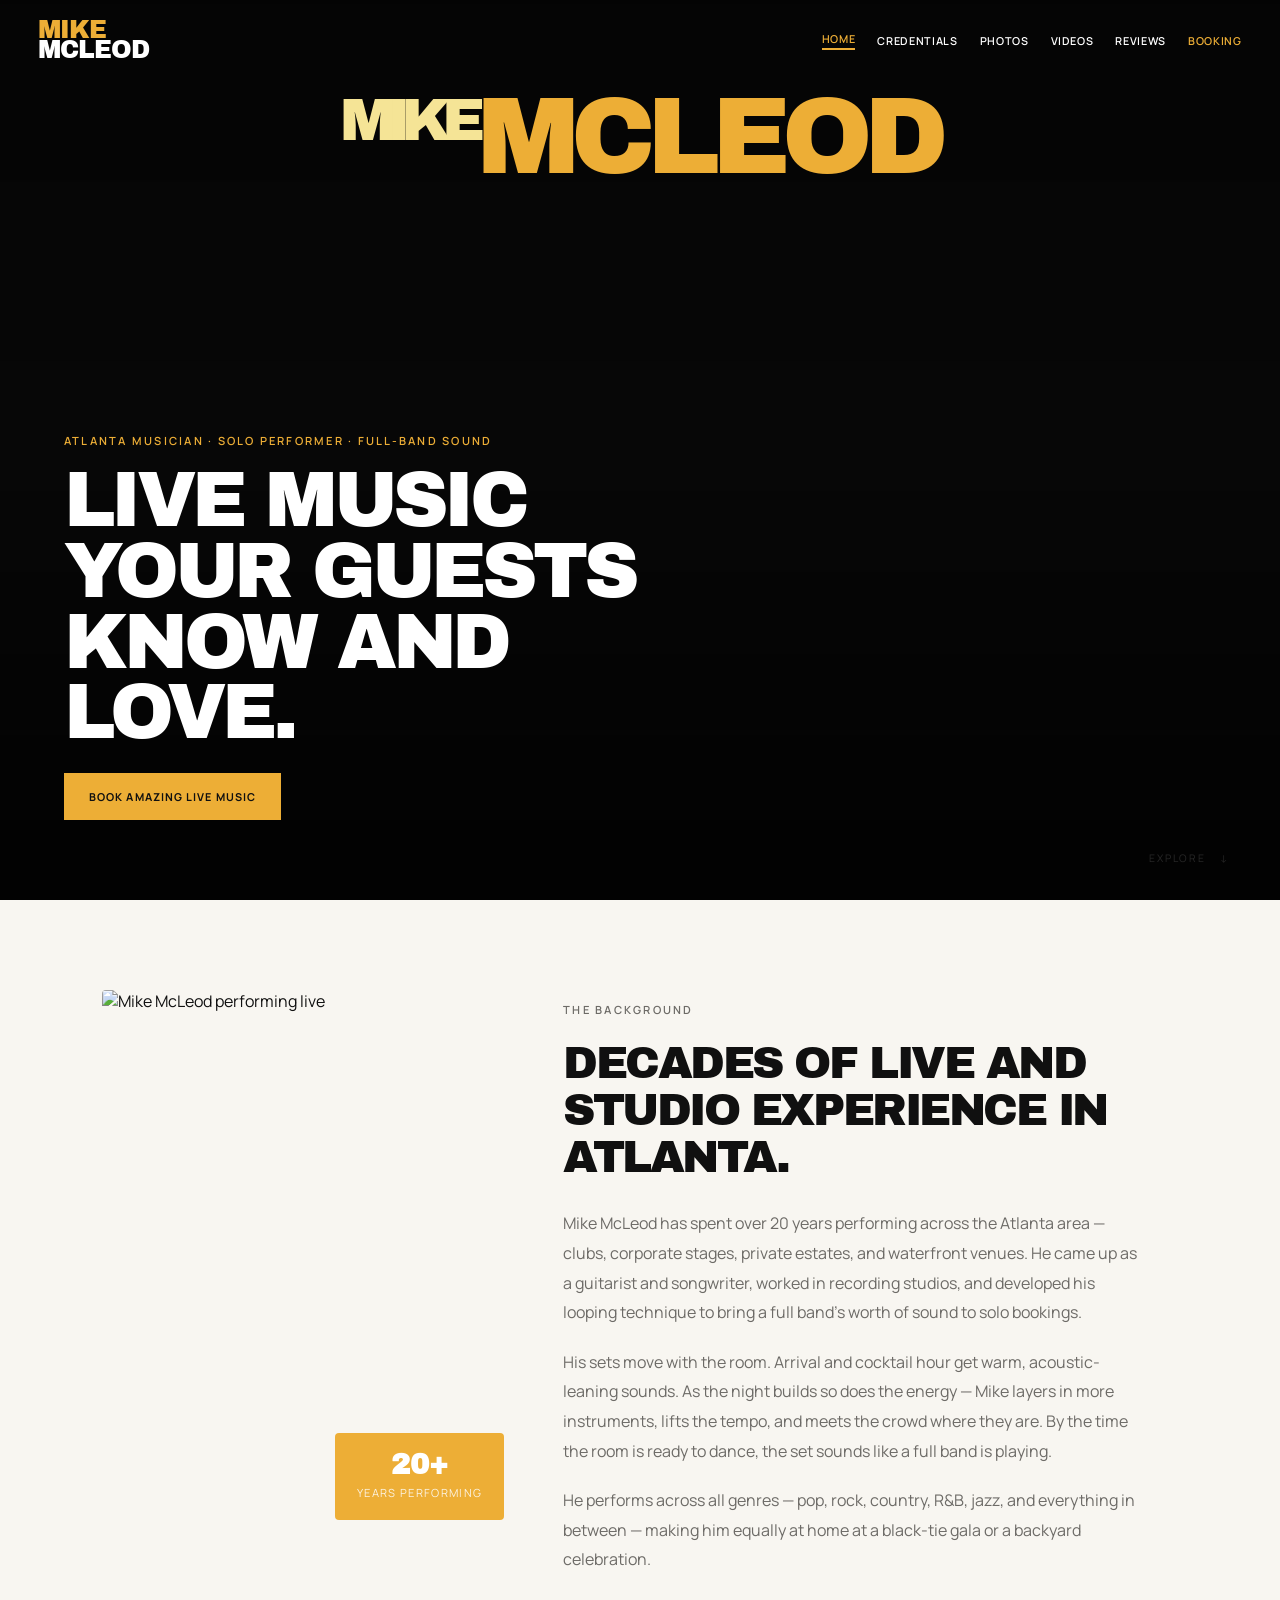
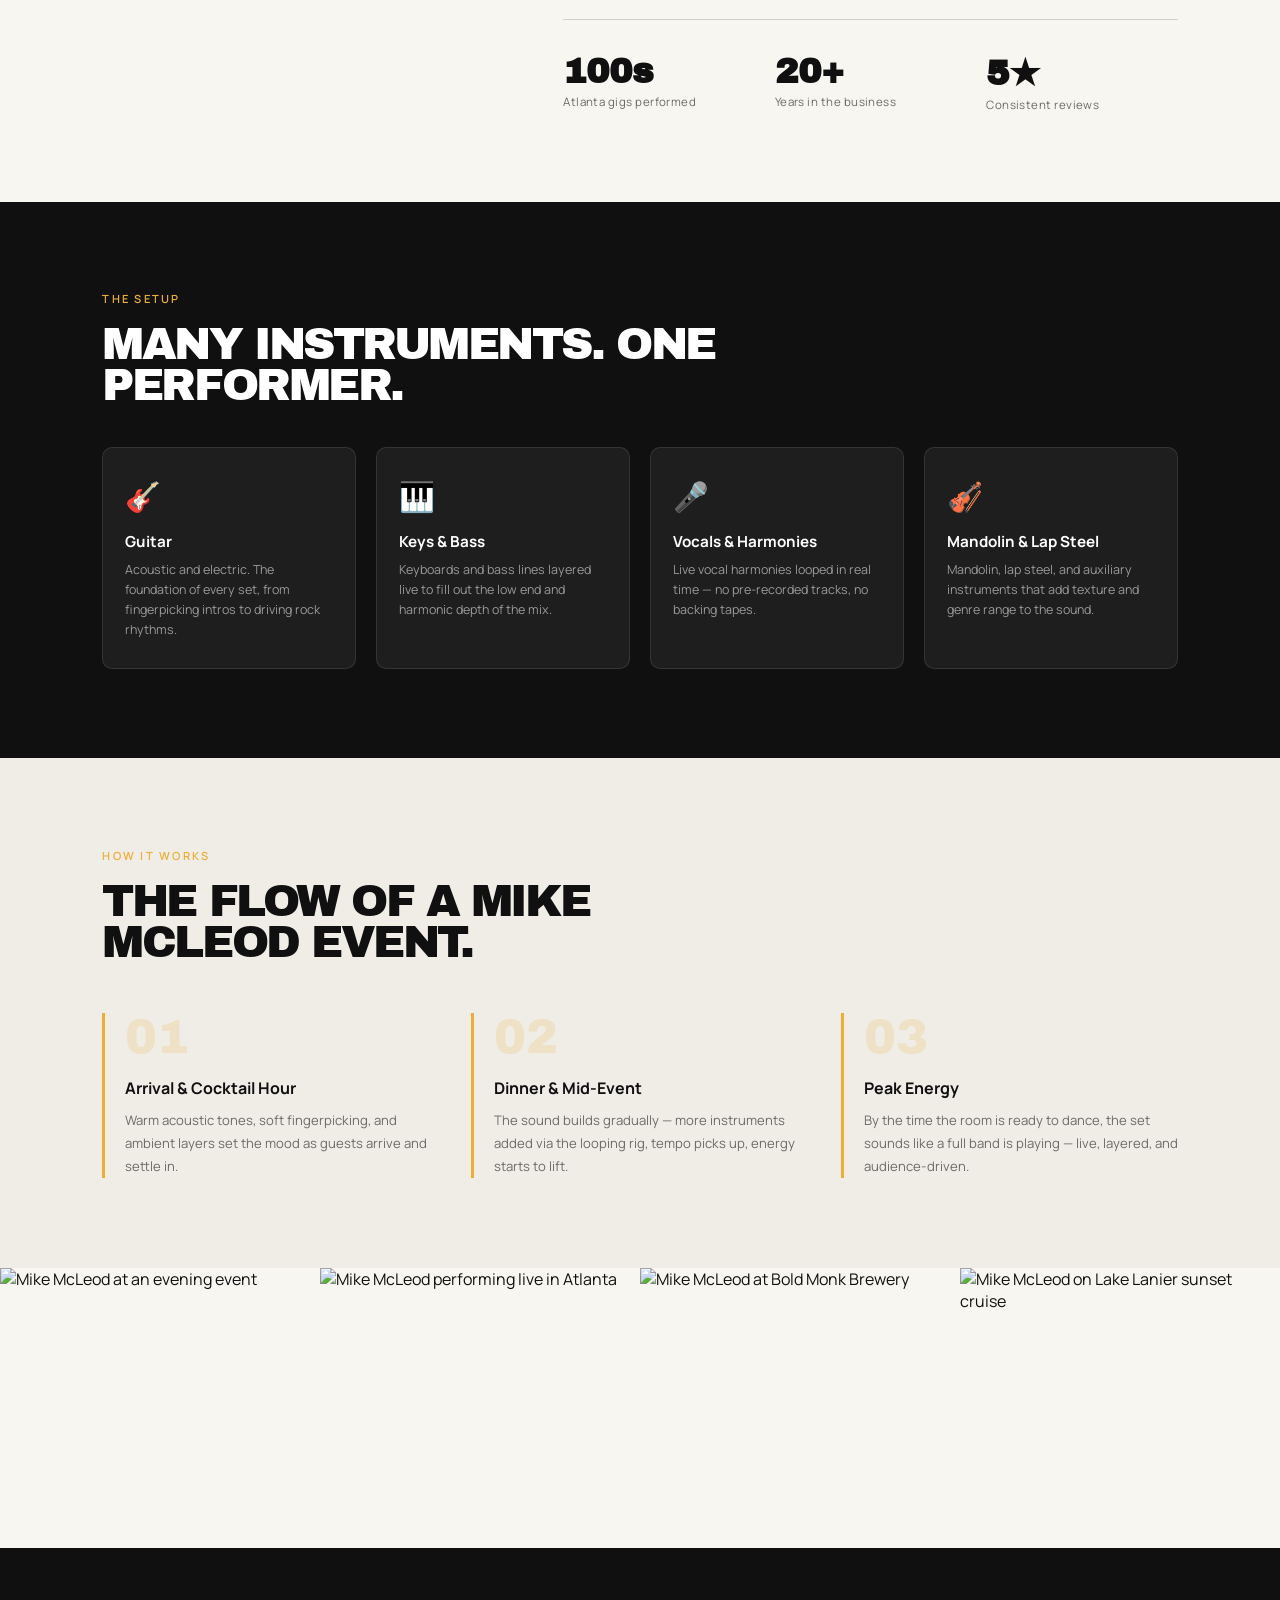
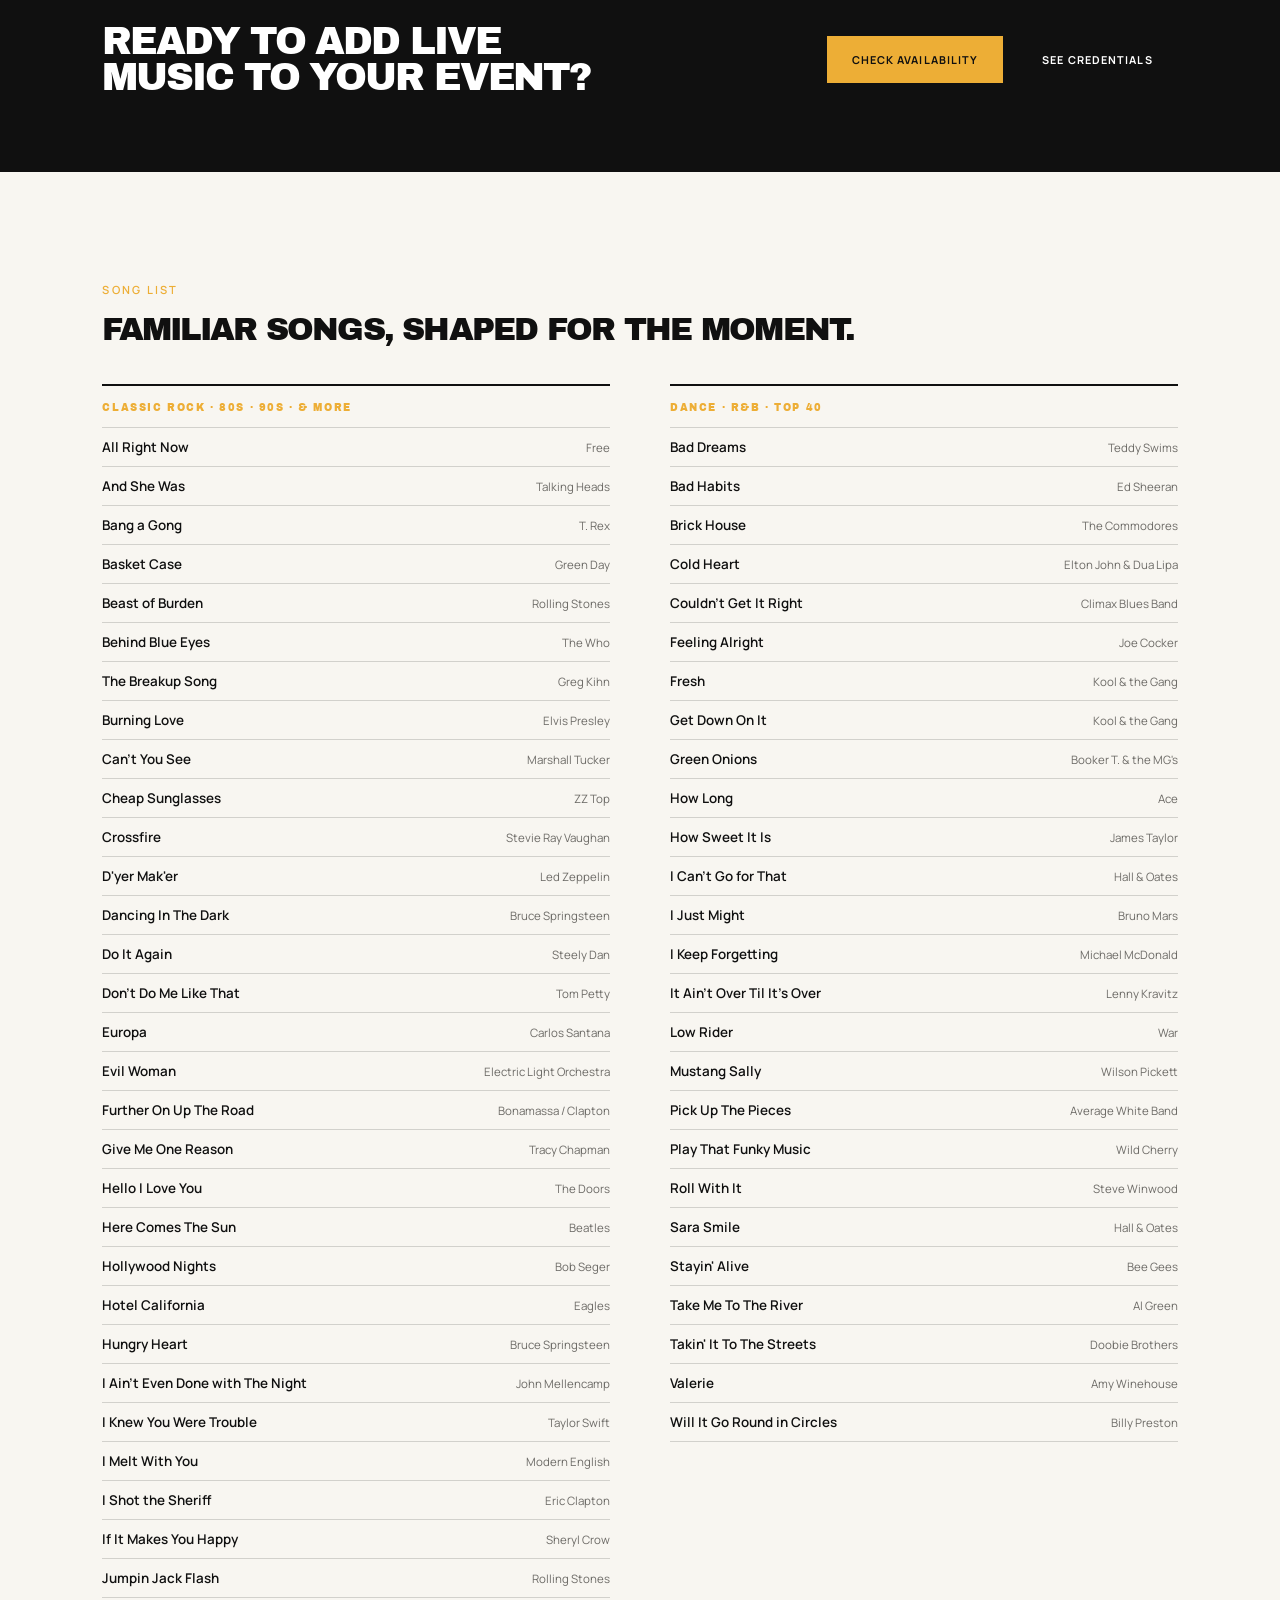
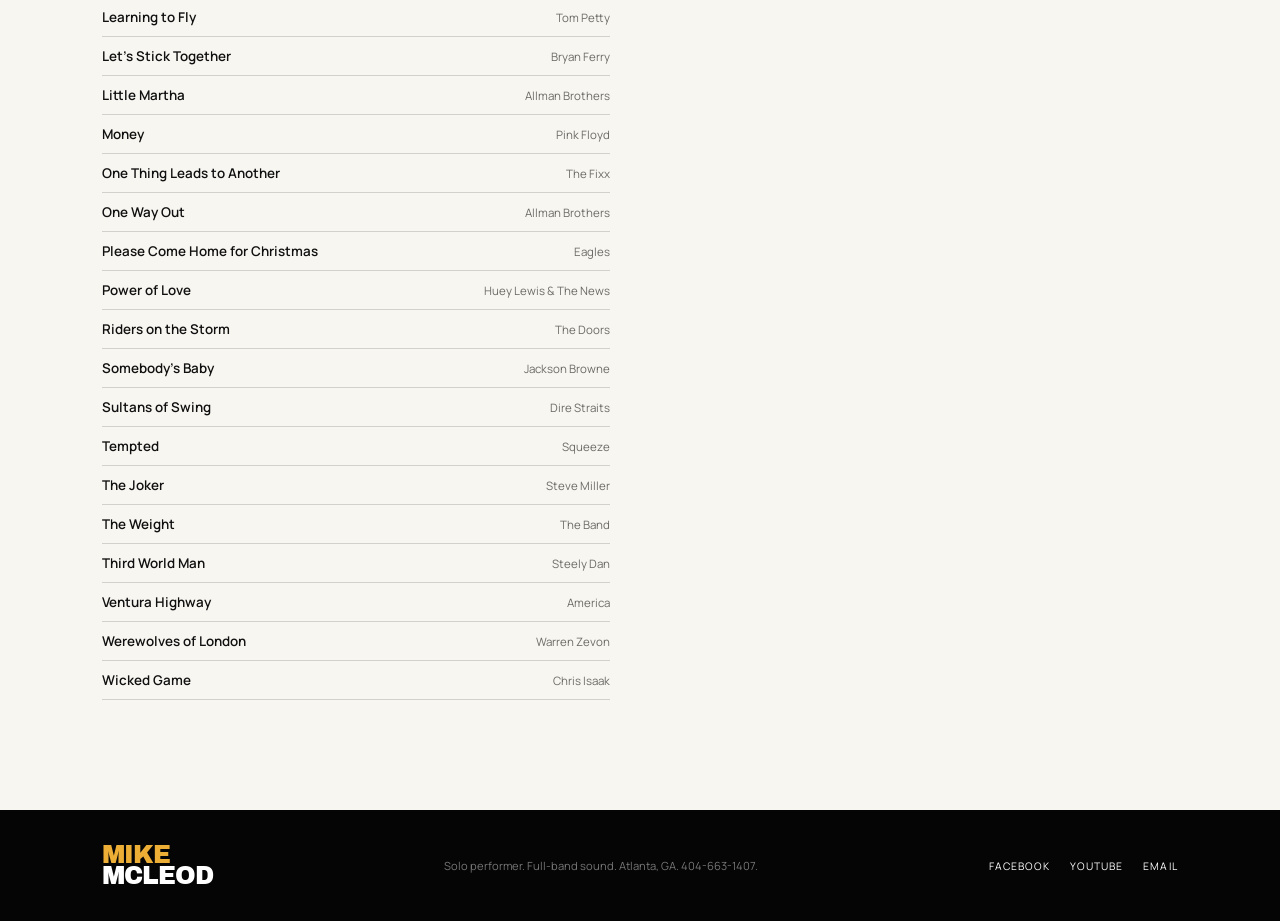
==== index.html @ 727ded47 "Initial commit — Mike McLeod Music demo site Multi-page static site: Home, Credentials, Photos, Vide" ====
<!DOCTYPE html>
<html lang="en">
<head>
  <meta charset="UTF-8">
  <meta name="viewport" content="width=device-width, initial-scale=1.0">
  <meta name="description" content="Mike McLeod Music brings solo live event performance with a full-band sound for Atlanta weddings, parties, corporate events, and private celebrations.">
  <meta property="og:title" content="Mike McLeod Music | Solo Performer, Full Band Sound">
  <meta property="og:description" content="Atlanta live event musician Mike McLeod performs familiar songs with looping, guitar, vocals, and studio-quality sound.">
  <meta property="og:image" content="https://mikemcleodmusic.com/wp-content/uploads/2023/11/site-pic-3.jpg">
  <meta property="og:type" content="website">
  <title>Mike McLeod Music | Live Event Musician</title>
  <link rel="preconnect" href="https://fonts.googleapis.com">
  <link rel="preconnect" href="https://fonts.gstatic.com" crossorigin>
  <link href="https://fonts.googleapis.com/css2?family=Archivo+Black&family=Manrope:wght@400;500;600;700&display=swap" rel="stylesheet">
  <link rel="stylesheet" href="styles.css">
  <style>
    .about-bio { display: grid; grid-template-columns: 1fr 1.6fr; gap: 6vw; align-items: start; background: var(--paper); padding: 7vw 8vw; }
    .about-photo { position: relative; }
    .about-photo img { width: 100%; aspect-ratio: 3/4; object-fit: cover; border-radius: 4px; display: block; }
    .about-photo-badge { position: absolute; bottom: -18px; right: -18px; background: var(--rust); color: #fff; padding: 18px 22px; border-radius: 4px; text-align: center; }
    .about-photo-badge strong { display: block; font-family: "Archivo Black", sans-serif; font-size: 1.8rem; line-height: 1; }
    .about-photo-badge span { font-size: .7rem; letter-spacing: .12em; text-transform: uppercase; opacity: .85; }
    .about-text { padding-top: 10px; }
    .about-text h2 { font-size: clamp(2rem, 3.5vw, 3rem); line-height: 1.05; margin: 12px 0 28px; }
    .about-text p { color: var(--muted); line-height: 1.85; margin-bottom: 20px; max-width: 580px; }
    .about-stats { display: grid; grid-template-columns: repeat(3,1fr); gap: 20px; margin-top: 44px; padding-top: 32px; border-top: 1px solid var(--line); }
    .about-stats div strong { display: block; font-family: "Archivo Black", sans-serif; font-size: 2.2rem; color: var(--ink); }
    .about-stats div span { display: block; font-size: .72rem; color: var(--muted); margin-top: 4px; letter-spacing: .04em; }
    .instruments-section { background: var(--ink); color: #fff; padding: 7vw 8vw; }
    .instruments-section .eyebrow { color: var(--rust); }
    .instruments-section h2 { color: #fff; font-size: clamp(2rem, 3.5vw, 3rem); margin: 12px 0 40px; }
    .instruments-grid { display: grid; grid-template-columns: repeat(4,1fr); gap: 20px; }
    .instrument-card { background: rgba(255,255,255,.06); border: 1px solid rgba(255,255,255,.1); border-radius: 10px; padding: 28px 22px; }
    .instrument-card .icon { font-size: 1.8rem; margin-bottom: 14px; }
    .instrument-card h3 { font-size: .95rem; font-weight: 700; color: #fff; margin-bottom: 8px; }
    .instrument-card p { font-size: .78rem; color: rgba(255,255,255,.55); line-height: 1.6; margin: 0; }
    .how-section { background: var(--cream); padding: 7vw 8vw; }
    .how-section h2 { font-size: clamp(2rem, 3.5vw, 3rem); margin: 12px 0 50px; max-width: 600px; }
    .how-steps { display: grid; grid-template-columns: repeat(3,1fr); gap: 32px; }
    .how-step { position: relative; padding-left: 20px; border-left: 3px solid var(--rust); }
    .how-step .step-num { font-family: "Archivo Black", sans-serif; font-size: 3rem; color: var(--rust); opacity: .18; line-height: 1; margin-bottom: 8px; }
    .how-step h3 { font-size: 1rem; font-weight: 700; margin-bottom: 10px; }
    .how-step p { font-size: .82rem; color: var(--muted); line-height: 1.75; margin: 0; }
    .about-cta { background: var(--ink); color: #fff; padding: 6vw 8vw; display: flex; align-items: center; justify-content: space-between; gap: 40px; }
    .about-cta h2 { color: #fff; font-size: clamp(1.8rem, 3vw, 2.6rem); margin: 0; max-width: 500px; }
    .about-cta-buttons { display: flex; gap: 14px; flex-shrink: 0; }
    @media (max-width: 780px) {
      .about-bio { grid-template-columns: 1fr; }
      .about-photo-badge { right: 16px; }
      .instruments-grid { grid-template-columns: repeat(2,1fr); }
      .how-steps { grid-template-columns: 1fr; }
      .about-cta { flex-direction: column; align-items: flex-start; }
      .about-photo-strip { grid-template-columns: repeat(2,1fr) !important; }
      .about-photo-strip img { height: 200px !important; }
    }
  </style>
</head>
<body>
  <header class="site-header">
    <a class="logo" href="#home"><span>Mike</span> McLeod</a>
    <button class="menu-button" type="button" aria-label="Open menu" aria-expanded="false">
      <span></span><span></span><span></span>
    </button>
    <nav>
      <a href="index.html" class="active">Home</a>
      <a href="credentials.html">Credentials</a>
      <a href="photos.html">Photos</a>
      <a href="videos.html">Videos</a>
      <a href="reviews.html">Reviews</a>
      <a class="nav-cta" href="booking.html">Booking</a>
    </nav>
  </header>

  <main>
    <section class="hero" id="home">
      <iframe class="hero-youtube" src="https://www.youtube-nocookie.com/embed/lbnCePKQ9xg?autoplay=1&mute=1&controls=0&playsinline=1&loop=1&playlist=lbnCePKQ9xg&start=197&rel=0&modestbranding=1" title="Mike McLeod Music background performance video" allow="autoplay; encrypted-media; picture-in-picture; web-share" allowfullscreen></iframe>
      <div class="hero-overlay"></div>
      <div class="hero-wordmark" aria-label="Mike McLeod">
        <span>Mike</span>
        <strong>McLeod</strong>
      </div>
      <div class="hero-content">
        <p class="eyebrow">Atlanta musician &middot; Solo performer &middot; Full-band sound</p>
        <h1>Live music your guests know and love.</h1>
        <a class="button primary" href="booking.html">Book amazing live music</a>
      </div>
      <a class="scroll-hint" href="#release">Explore <span>&darr;</span></a>
    </section>

    <!-- About Bio -->
    <section class="about-bio" id="about">
      <div class="about-photo">
        <img src="https://mikemcleodmusic.com/wp-content/uploads/2023/11/main.jpg" alt="Mike McLeod performing live">
        <div class="about-photo-badge">
          <strong>20+</strong>
          <span>Years performing</span>
        </div>
      </div>
      <div class="about-text">
        <p class="eyebrow">The background</p>
        <h2>Decades of live and studio experience in Atlanta.</h2>
        <p>Mike McLeod has spent over 20 years performing across the Atlanta area — clubs, corporate stages, private estates, and waterfront venues. He came up as a guitarist and songwriter, worked in recording studios, and developed his looping technique to bring a full band's worth of sound to solo bookings.</p>
        <p>His sets move with the room. Arrival and cocktail hour get warm, acoustic-leaning sounds. As the night builds so does the energy — Mike layers in more instruments, lifts the tempo, and meets the crowd where they are. By the time the room is ready to dance, the set sounds like a full band is playing.</p>
        <p>He performs across all genres — pop, rock, country, R&amp;B, jazz, and everything in between — making him equally at home at a black-tie gala or a backyard celebration.</p>
        <div class="about-stats">
          <div><strong>100s</strong><span>Atlanta gigs performed</span></div>
          <div><strong>20+</strong><span>Years in the business</span></div>
          <div><strong>5★</strong><span>Consistent reviews</span></div>
        </div>
      </div>
    </section>

    <!-- Instruments -->
    <section class="instruments-section">
      <p class="eyebrow">The setup</p>
      <h2>Many instruments. One performer.</h2>
      <div class="instruments-grid">
        <div class="instrument-card">
          <div class="icon">🎸</div>
          <h3>Guitar</h3>
          <p>Acoustic and electric. The foundation of every set, from fingerpicking intros to driving rock rhythms.</p>
        </div>
        <div class="instrument-card">
          <div class="icon">🎹</div>
          <h3>Keys &amp; Bass</h3>
          <p>Keyboards and bass lines layered live to fill out the low end and harmonic depth of the mix.</p>
        </div>
        <div class="instrument-card">
          <div class="icon">🎤</div>
          <h3>Vocals &amp; Harmonies</h3>
          <p>Live vocal harmonies looped in real time — no pre-recorded tracks, no backing tapes.</p>
        </div>
        <div class="instrument-card">
          <div class="icon">🎻</div>
          <h3>Mandolin &amp; Lap Steel</h3>
          <p>Mandolin, lap steel, and auxiliary instruments that add texture and genre range to the sound.</p>
        </div>
      </div>
    </section>

    <!-- How it works -->
    <section class="how-section">
      <p class="eyebrow">How it works</p>
      <h2>The flow of a Mike McLeod event.</h2>
      <div class="how-steps">
        <div class="how-step">
          <div class="step-num">01</div>
          <h3>Arrival &amp; Cocktail Hour</h3>
          <p>Warm acoustic tones, soft fingerpicking, and ambient layers set the mood as guests arrive and settle in.</p>
        </div>
        <div class="how-step">
          <div class="step-num">02</div>
          <h3>Dinner &amp; Mid-Event</h3>
          <p>The sound builds gradually — more instruments added via the looping rig, tempo picks up, energy starts to lift.</p>
        </div>
        <div class="how-step">
          <div class="step-num">03</div>
          <h3>Peak Energy</h3>
          <p>By the time the room is ready to dance, the set sounds like a full band is playing — live, layered, and audience-driven.</p>
        </div>
      </div>
    </section>

    <!-- Photo strip -->
    <div class="about-photo-strip" style="display:grid; grid-template-columns:repeat(4,1fr); gap:0;">
      <img src="https://mikemcleodmusic.com/wp-content/uploads/2023/11/04-rotated.jpeg" alt="Mike McLeod at an evening event" style="width:100%; height:280px; object-fit:cover; display:block;">
      <img src="https://mikemcleodmusic.com/wp-content/uploads/2023/11/01.jpg" alt="Mike McLeod performing live in Atlanta" style="width:100%; height:280px; object-fit:cover; display:block;">
      <img src="https://mikemcleodmusic.com/wp-content/uploads/2023/11/Bold-Monk-Brewery-scaled.jpg" alt="Mike McLeod at Bold Monk Brewery" style="width:100%; height:280px; object-fit:cover; display:block;">
      <img src="https://mikemcleodmusic.com/wp-content/uploads/2023/11/05-Sunset-Cruise-Lake-Lanier.jpg" alt="Mike McLeod on Lake Lanier sunset cruise" style="width:100%; height:280px; object-fit:cover; display:block; object-position: center 30%;">
    </div>

    <!-- CTA -->
    <section class="about-cta">
      <h2>Ready to add live music to your event?</h2>
      <div class="about-cta-buttons">
        <a class="button primary" href="booking.html">Check Availability</a>
        <a class="button outline" href="credentials.html">See Credentials</a>
      </div>
    </section>

    <!-- Song List -->
    <section class="setlist-section" id="music">
      <div class="setlist-header">
        <div>
          <p class="eyebrow">Song list</p>
          <h2>Familiar songs, shaped for the moment.</h2>
        </div>
      </div>
      <div class="setlist-columns">
        <div class="setlist-group">
          <div class="setlist-genre-label">Classic Rock &middot; 80s &middot; 90s &middot; &amp; More</div>
          <ol class="setlist-rows">
            <li><span class="sl-num">01</span><span class="sl-title">All Right Now</span><span class="sl-artist">Free</span></li>
            <li><span class="sl-num">02</span><span class="sl-title">And She Was</span><span class="sl-artist">Talking Heads</span></li>
            <li><span class="sl-num">03</span><span class="sl-title">Bang a Gong</span><span class="sl-artist">T. Rex</span></li>
            <li><span class="sl-num">04</span><span class="sl-title">Basket Case</span><span class="sl-artist">Green Day</span></li>
            <li><span class="sl-num">05</span><span class="sl-title">Beast of Burden</span><span class="sl-artist">Rolling Stones</span></li>
            <li><span class="sl-num">06</span><span class="sl-title">Behind Blue Eyes</span><span class="sl-artist">The Who</span></li>
            <li><span class="sl-num">07</span><span class="sl-title">The Breakup Song</span><span class="sl-artist">Greg Kihn</span></li>
            <li><span class="sl-num">08</span><span class="sl-title">Burning Love</span><span class="sl-artist">Elvis Presley</span></li>
            <li><span class="sl-num">09</span><span class="sl-title">Can't You See</span><span class="sl-artist">Marshall Tucker</span></li>
            <li><span class="sl-num">10</span><span class="sl-title">Cheap Sunglasses</span><span class="sl-artist">ZZ Top</span></li>
            <li><span class="sl-num">11</span><span class="sl-title">Crossfire</span><span class="sl-artist">Stevie Ray Vaughan</span></li>
            <li><span class="sl-num">12</span><span class="sl-title">D'yer Mak'er</span><span class="sl-artist">Led Zeppelin</span></li>
            <li><span class="sl-num">13</span><span class="sl-title">Dancing In The Dark</span><span class="sl-artist">Bruce Springsteen</span></li>
            <li><span class="sl-num">14</span><span class="sl-title">Do It Again</span><span class="sl-artist">Steely Dan</span></li>
            <li><span class="sl-num">15</span><span class="sl-title">Don't Do Me Like That</span><span class="sl-artist">Tom Petty</span></li>
            <li><span class="sl-num">16</span><span class="sl-title">Europa</span><span class="sl-artist">Carlos Santana</span></li>
            <li><span class="sl-num">17</span><span class="sl-title">Evil Woman</span><span class="sl-artist">Electric Light Orchestra</span></li>
            <li><span class="sl-num">18</span><span class="sl-title">Further On Up The Road</span><span class="sl-artist">Bonamassa / Clapton</span></li>
            <li><span class="sl-num">19</span><span class="sl-title">Give Me One Reason</span><span class="sl-artist">Tracy Chapman</span></li>
            <li><span class="sl-num">20</span><span class="sl-title">Hello I Love You</span><span class="sl-artist">The Doors</span></li>
            <li><span class="sl-num">21</span><span class="sl-title">Here Comes The Sun</span><span class="sl-artist">Beatles</span></li>
            <li><span class="sl-num">22</span><span class="sl-title">Hollywood Nights</span><span class="sl-artist">Bob Seger</span></li>
            <li><span class="sl-num">23</span><span class="sl-title">Hotel California</span><span class="sl-artist">Eagles</span></li>
            <li><span class="sl-num">24</span><span class="sl-title">Hungry Heart</span><span class="sl-artist">Bruce Springsteen</span></li>
            <li><span class="sl-num">25</span><span class="sl-title">I Ain't Even Done with The Night</span><span class="sl-artist">John Mellencamp</span></li>
            <li><span class="sl-num">26</span><span class="sl-title">I Knew You Were Trouble</span><span class="sl-artist">Taylor Swift</span></li>
            <li><span class="sl-num">27</span><span class="sl-title">I Melt With You</span><span class="sl-artist">Modern English</span></li>
            <li><span class="sl-num">28</span><span class="sl-title">I Shot the Sheriff</span><span class="sl-artist">Eric Clapton</span></li>
            <li><span class="sl-num">29</span><span class="sl-title">If It Makes You Happy</span><span class="sl-artist">Sheryl Crow</span></li>
            <li><span class="sl-num">30</span><span class="sl-title">Jumpin Jack Flash</span><span class="sl-artist">Rolling Stones</span></li>
            <li><span class="sl-num">31</span><span class="sl-title">Learning to Fly</span><span class="sl-artist">Tom Petty</span></li>
            <li><span class="sl-num">32</span><span class="sl-title">Let's Stick Together</span><span class="sl-artist">Bryan Ferry</span></li>
            <li><span class="sl-num">33</span><span class="sl-title">Little Martha</span><span class="sl-artist">Allman Brothers</span></li>
            <li><span class="sl-num">34</span><span class="sl-title">Money</span><span class="sl-artist">Pink Floyd</span></li>
            <li><span class="sl-num">35</span><span class="sl-title">One Thing Leads to Another</span><span class="sl-artist">The Fixx</span></li>
            <li><span class="sl-num">36</span><span class="sl-title">One Way Out</span><span class="sl-artist">Allman Brothers</span></li>
            <li><span class="sl-num">37</span><span class="sl-title">Please Come Home for Christmas</span><span class="sl-artist">Eagles</span></li>
            <li><span class="sl-num">38</span><span class="sl-title">Power of Love</span><span class="sl-artist">Huey Lewis &amp; The News</span></li>
            <li><span class="sl-num">39</span><span class="sl-title">Riders on the Storm</span><span class="sl-artist">The Doors</span></li>
            <li><span class="sl-num">40</span><span class="sl-title">Somebody's Baby</span><span class="sl-artist">Jackson Browne</span></li>
            <li><span class="sl-num">41</span><span class="sl-title">Sultans of Swing</span><span class="sl-artist">Dire Straits</span></li>
            <li><span class="sl-num">42</span><span class="sl-title">Tempted</span><span class="sl-artist">Squeeze</span></li>
            <li><span class="sl-num">43</span><span class="sl-title">The Joker</span><span class="sl-artist">Steve Miller</span></li>
            <li><span class="sl-num">44</span><span class="sl-title">The Weight</span><span class="sl-artist">The Band</span></li>
            <li><span class="sl-num">45</span><span class="sl-title">Third World Man</span><span class="sl-artist">Steely Dan</span></li>
            <li><span class="sl-num">46</span><span class="sl-title">Ventura Highway</span><span class="sl-artist">America</span></li>
            <li><span class="sl-num">47</span><span class="sl-title">Werewolves of London</span><span class="sl-artist">Warren Zevon</span></li>
            <li><span class="sl-num">48</span><span class="sl-title">Wicked Game</span><span class="sl-artist">Chris Isaak</span></li>
          </ol>
        </div>
        <div class="setlist-group">
          <div class="setlist-genre-label">Dance &middot; R&amp;B &middot; Top 40</div>
          <ol class="setlist-rows">
            <li><span class="sl-num">01</span><span class="sl-title">Bad Dreams</span><span class="sl-artist">Teddy Swims</span></li>
            <li><span class="sl-num">02</span><span class="sl-title">Bad Habits</span><span class="sl-artist">Ed Sheeran</span></li>
            <li><span class="sl-num">03</span><span class="sl-title">Brick House</span><span class="sl-artist">The Commodores</span></li>
            <li><span class="sl-num">04</span><span class="sl-title">Cold Heart</span><span class="sl-artist">Elton John &amp; Dua Lipa</span></li>
            <li><span class="sl-num">05</span><span class="sl-title">Couldn't Get It Right</span><span class="sl-artist">Climax Blues Band</span></li>
            <li><span class="sl-num">06</span><span class="sl-title">Feeling Alright</span><span class="sl-artist">Joe Cocker</span></li>
            <li><span class="sl-num">07</span><span class="sl-title">Fresh</span><span class="sl-artist">Kool &amp; the Gang</span></li>
            <li><span class="sl-num">08</span><span class="sl-title">Get Down On It</span><span class="sl-artist">Kool &amp; the Gang</span></li>
            <li><span class="sl-num">09</span><span class="sl-title">Green Onions</span><span class="sl-artist">Booker T. &amp; the MG's</span></li>
            <li><span class="sl-num">10</span><span class="sl-title">How Long</span><span class="sl-artist">Ace</span></li>
            <li><span class="sl-num">11</span><span class="sl-title">How Sweet It Is</span><span class="sl-artist">James Taylor</span></li>
            <li><span class="sl-num">12</span><span class="sl-title">I Can't Go for That</span><span class="sl-artist">Hall &amp; Oates</span></li>
            <li><span class="sl-num">13</span><span class="sl-title">I Just Might</span><span class="sl-artist">Bruno Mars</span></li>
            <li><span class="sl-num">14</span><span class="sl-title">I Keep Forgetting</span><span class="sl-artist">Michael McDonald</span></li>
            <li><span class="sl-num">15</span><span class="sl-title">It Ain't Over Til It's Over</span><span class="sl-artist">Lenny Kravitz</span></li>
            <li><span class="sl-num">16</span><span class="sl-title">Low Rider</span><span class="sl-artist">War</span></li>
            <li><span class="sl-num">17</span><span class="sl-title">Mustang Sally</span><span class="sl-artist">Wilson Pickett</span></li>
            <li><span class="sl-num">18</span><span class="sl-title">Pick Up The Pieces</span><span class="sl-artist">Average White Band</span></li>
            <li><span class="sl-num">19</span><span class="sl-title">Play That Funky Music</span><span class="sl-artist">Wild Cherry</span></li>
            <li><span class="sl-num">20</span><span class="sl-title">Roll With It</span><span class="sl-artist">Steve Winwood</span></li>
            <li><span class="sl-num">21</span><span class="sl-title">Sara Smile</span><span class="sl-artist">Hall &amp; Oates</span></li>
            <li><span class="sl-num">22</span><span class="sl-title">Stayin' Alive</span><span class="sl-artist">Bee Gees</span></li>
            <li><span class="sl-num">23</span><span class="sl-title">Take Me To The River</span><span class="sl-artist">Al Green</span></li>
            <li><span class="sl-num">24</span><span class="sl-title">Takin' It To The Streets</span><span class="sl-artist">Doobie Brothers</span></li>
            <li><span class="sl-num">25</span><span class="sl-title">Valerie</span><span class="sl-artist">Amy Winehouse</span></li>
            <li><span class="sl-num">26</span><span class="sl-title">Will It Go Round in Circles</span><span class="sl-artist">Billy Preston</span></li>
          </ol>
        </div>
      </div>
    </section>
  </main>

  <footer>
    <a class="logo" href="#home"><span>Mike</span> McLeod</a>
    <p>Solo performer. Full-band sound. Atlanta, GA. 404-663-1407.</p>
    <div><a href="http://facebook.com/MikeMcLeodMusic" target="_blank" rel="noreferrer">Facebook</a><a href="http://www.youtube.com/@MikeMcLeodMusic" target="_blank" rel="noreferrer">YouTube</a><a href="mailto:MikeMcLeodMusic@gmail.com">Email</a></div>
  </footer>
  <script src="script.js"></script>
</body>
</html>
---- styles.css ----
:root {
  --cream: #f0ede7;
  --paper: #f8f6f1;
  --ink: #101010;
  --muted: #6d6b67;
  --rust: #edae36;
  --line: rgba(16, 16, 16, 0.16);
}

* { box-sizing: border-box; }
html { scroll-behavior: auto; }
body { margin: 0; color: var(--ink); background: var(--paper); font-family: "Manrope", sans-serif; }
a { color: inherit; text-decoration: none; }
button, input, select, textarea { font: inherit; }
h1, h2, .logo, .album-title, .release-copy h2 { font-family: "Archivo Black", sans-serif; font-weight: 400; text-transform: uppercase; }
h3 { font-family: "Manrope", sans-serif; }
.site-header { position: fixed; z-index: 100; top: 0; left: 0; width: 100%; display: flex; align-items: center; justify-content: space-between; padding: 20px 3vw; color: white; transition: background-color .3s ease, padding .3s ease, backdrop-filter .3s ease; }
.site-header.scrolled { background: rgba(10,10,10,.95); backdrop-filter: blur(12px); padding-top: 13px; padding-bottom: 13px; }
.logo { display: flex; flex-direction: column; font-size: 1.55rem; line-height: .82; letter-spacing: -.04em; }
.logo span { color: var(--rust); }
nav { display: flex; align-items: center; flex-wrap: nowrap; gap: 22px; font-size: .68rem; font-weight: 600; letter-spacing: .06em; text-transform: uppercase; }
.nav-cta { color: var(--rust); }
.site-header nav a.active { color: var(--rust) !important; border-bottom: 2px solid var(--rust); padding-bottom: 2px; }
.menu-button { display: none; padding: 6px; border: 0; background: none; }
.menu-button span { display: block; width: 24px; height: 1px; margin: 5px; background: white; }
.hero { min-height: 100vh; position: relative; display: flex; align-items: end; padding: 140px 5vw 80px; overflow: hidden; color: white; background: #0b0b0b; }
.hero-video { position: absolute; z-index: 0; inset: 0; width: 100%; height: 100%; object-fit: cover; object-position: center; }
.hero-youtube { position: absolute; z-index: 0; top: 50%; left: 50%; width: 100vw; height: 56.25vw; min-width: 177.78vh; min-height: 100vh; border: 0; transform: translate(-50%, -50%); pointer-events: none; }
.hero-overlay { position: absolute; z-index: 1; inset: 0; background: linear-gradient(0deg, rgba(0,0,0,.82) 0%, rgba(0,0,0,.32) 50%, rgba(0,0,0,.55) 100%); pointer-events: none; }
.hero-content { position: relative; z-index: 2; max-width: 680px; }
.hero-wordmark { position: absolute; z-index: 2; top: 96px; left: 50%; display: flex; align-items: baseline; color: var(--rust); font-family: "Archivo Black", sans-serif; font-size: clamp(3.2rem, 8.5vw, 8.4rem); line-height: .75; letter-spacing: -.08em; text-transform: uppercase; transform: translateX(-50%); white-space: nowrap; }
.hero-wordmark span { color: #f5e496; font-size: .55em; transform: translateY(-.55em); }
.hero-wordmark strong { font-weight: 400; }
.eyebrow { margin: 0 0 18px; color: var(--rust); font-size: .7rem; font-weight: 600; letter-spacing: .2em; text-transform: uppercase; }
.hero .eyebrow { color: var(--rust); }
h1 { max-width: 650px; margin: 0 0 24px; font-size: clamp(2.8rem, 6vw, 6.3rem); line-height: .92; letter-spacing: -.055em; }
.button { display: inline-flex; justify-content: center; padding: 15px 24px; border: 1px solid transparent; cursor: pointer; text-transform: uppercase; letter-spacing: .1em; font-size: .68rem; font-weight: 700; }
.primary { color: var(--ink); background: var(--rust); }
.outline-dark { border-color: var(--ink); color: var(--ink); }
.text-link { font-size: .75rem; font-weight: 600; letter-spacing: .1em; text-transform: uppercase; }
.play-icon { display: inline-grid; width: 33px; height: 33px; margin-right: 8px; place-items: center; border: 1px solid currentColor; border-radius: 50%; font-size: .55rem; }
.scroll-hint { position: absolute; right: 4vw; bottom: 35px; color: rgba(255,255,255,.65); font-size: .65rem; letter-spacing: .18em; text-transform: uppercase; }
.scroll-hint span { margin-left: 10px; }
.section { padding: 110px 8vw; }
.release { display: grid; grid-template-columns: 1.2fr .8fr; gap: 7vw; align-items: center; background: var(--paper); }
.release-art { position: relative; min-height: 610px; overflow: hidden; background: #dedbd4; }
.album-card { position: absolute; overflow: hidden; background: #aaa; box-shadow: 0 20px 50px rgba(0,0,0,.18); }
.album-card img { width: 100%; height: 100%; object-fit: cover; filter: saturate(.7); }
.album-one { left: 5%; bottom: -5%; width: 48%; height: 72%; transform: rotate(-4deg); }
.album-two { right: 4%; top: 8%; width: 42%; height: 65%; transform: rotate(4deg); }
.album-title { position: absolute; z-index: 2; top: 35px; left: 35px; display: flex; flex-direction: column; color: var(--ink); font-size: clamp(2.7rem, 6vw, 6.2rem); line-height: .78; letter-spacing: -.08em; }
.album-title span { font-size: .4em; }
.album-title strong { color: var(--rust); font-weight: 400; }
.album-title small { margin-top: 18px; font-family: "Manrope", sans-serif; font-size: .11em; font-weight: 700; letter-spacing: .18em; text-transform: uppercase; }
.release-copy h2 { font-size: clamp(4rem, 8vw, 8rem); line-height: .82; letter-spacing: -.08em; }
.release-copy > p:not(.eyebrow) { max-width: 540px; color: var(--muted); line-height: 1.8; }
.release-actions { display: flex; gap: 10px; margin: 30px 0 55px; }
.newsletter { display: block; padding-top: 28px; border-top: 1px solid var(--line); }
.newsletter > span { display: block; font-size: 1.35rem; font-weight: 700; letter-spacing: .08em; text-transform: uppercase; }
.newsletter > p { margin: 8px 0 20px; color: var(--muted); font-size: .75rem; }
.newsletter > div { display: grid; grid-template-columns: 1fr auto; }
.newsletter input { margin: 0; padding: 13px 0; }
.newsletter button { border: 1px solid var(--rust); padding: 0 18px; color: var(--ink); background: transparent; cursor: pointer; font-size: .65rem; font-weight: 700; letter-spacing: .1em; text-transform: uppercase; }
.newsletter .newsletter-message { margin-bottom: 0; color: #96701e; }
.about { display: grid; grid-template-columns: 1fr 3fr; gap: 40px; background: var(--cream); }
.section-label { color: var(--muted); font-size: .65rem; letter-spacing: .15em; }
.about-copy { max-width: 900px; }
h2 { margin: 0; max-width: 850px; font-size: clamp(3rem, 6vw, 5.8rem); line-height: .92; letter-spacing: -.055em; }
.about-copy > p:not(.eyebrow) { max-width: 650px; margin: 30px 0; color: var(--muted); line-height: 1.85; }
.stats { display: grid; grid-template-columns: repeat(3, 1fr); margin-top: 55px; padding-top: 30px; border-top: 1px solid var(--line); gap: 20px; }
.stats strong, .stats span { display: block; }
.stats strong { font-family: "Archivo Black", sans-serif; font-size: 2.1rem; font-weight: 400; }
.stats span { color: var(--muted); font-size: .72rem; }
.setlist-section { background: var(--paper); padding: 110px 8vw; }
.setlist-header { display: flex; align-items: flex-end; justify-content: space-between; margin-bottom: 40px; }
.setlist-header h2 { font-size: clamp(1.6rem, 2.5vw, 2.4rem); }
.setlist-columns { display: grid; grid-template-columns: 1fr 1fr; gap: 0 60px; }
.setlist-group { border-top: 2px solid var(--ink); }
.setlist-genre-label { font-family: "Archivo Black", sans-serif; font-size: .62rem; letter-spacing: .16em; text-transform: uppercase; color: var(--rust); padding: 16px 0 14px; border-bottom: 1px solid var(--line); }
.setlist-rows { list-style: none; margin: 0; padding: 0; }
.setlist-rows li { display: flex; align-items: center; justify-content: space-between; gap: 16px; padding: 10px 0; border-bottom: 1px solid var(--line); transition: background .15s; }
.setlist-rows li:hover .sl-title { color: var(--rust); }
.sl-num { display: none; }
.sl-title { font-size: .84rem; font-weight: 600; color: var(--ink); transition: color .15s; }
.sl-artist { font-size: .72rem; color: var(--muted); text-align: right; flex-shrink: 0; }
.section-heading { display: flex; align-items: end; justify-content: space-between; margin-bottom: 50px; }
.track-list { border-top: 1px solid var(--line); }
.track { display: grid; grid-template-columns: auto 1fr auto; align-items: center; gap: 20px; padding: 24px 8px; border-bottom: 1px solid var(--line); }
.track-play { width: 45px; height: 45px; border: 1px solid var(--line); border-radius: 50%; background: transparent; color: var(--rust); cursor: pointer; }
.track span { color: var(--rust); font-size: .6rem; letter-spacing: .15em; text-transform: uppercase; }
.track h3 { margin: 4px 0 0; font-size: 1.15rem; text-transform: uppercase; }
.track time { color: var(--muted); font-size: .75rem; }
.track.playing { color: var(--rust); }
.track.loading { opacity: .55; }
.music-note { display: flex; align-items: baseline; gap: 18px; margin-top: 24px; color: var(--muted); font-size: .7rem; }
.music-note span { flex: 0 0 auto; color: var(--rust); font-weight: 600; letter-spacing: .12em; text-transform: uppercase; }
.music-note p { margin: 0; }
.gallery { background: var(--cream); }
.section-intro { max-width: 390px; margin: 0; color: var(--muted); font-size: .78rem; line-height: 1.8; }
.photo-grid { display: grid; grid-template-columns: repeat(4, 1fr); grid-auto-rows: 260px; gap: 12px; grid-auto-flow: dense; }
.photo-grid figure { position: relative; overflow: hidden; margin: 0; background: #d7cfc3; }
.photo-grid .photo-wide { grid-column: span 2; }
.photo-grid .photo-tall { grid-row: span 2; }
.photo-grid img { width: 100%; height: 100%; object-fit: cover; filter: saturate(.75); transition: transform .5s ease, filter .5s ease; }
.photo-grid figure:hover img { transform: scale(1.035); filter: saturate(1); }
.photo-grid figcaption { position: absolute; right: 12px; bottom: 12px; left: 12px; padding: 10px 12px; color: white; background: rgba(25,23,21,.58); backdrop-filter: blur(8px); font-size: .62rem; letter-spacing: .08em; text-transform: uppercase; }
.videos { color: white; background: #25221f; }
.videos .eyebrow { color: #e2a793; }
.video-grid { display: grid; grid-template-columns: repeat(2, 1fr); gap: 28px; }
.video-embed { position: relative; overflow: hidden; aspect-ratio: 16 / 9; margin-bottom: 18px; background: #161412; }
.video-embed iframe { position: absolute; inset: 0; width: 100%; height: 100%; border: 0; }
.video-grid span { color: #e2a793; font-size: .62rem; letter-spacing: .14em; text-transform: uppercase; }
.video-grid h3 { margin: 6px 0 0; font-size: 1.8rem; }
.video-note { margin: 30px 0 0; color: rgba(255,255,255,.5); font-size: .7rem; }
.shows { color: white; background: #101010; }
.shows .eyebrow { color: #e2a793; }
.show-list { border-top: 1px solid rgba(255,255,255,.15); }
.show-list article { display: grid; grid-template-columns: 85px 1fr auto; align-items: center; gap: 20px; padding: 26px 0; border-bottom: 1px solid rgba(255,255,255,.15); }
.show-list time { color: #e2a793; font-size: .62rem; letter-spacing: .15em; text-align: center; }
.show-list time strong { display: block; font-family: "Archivo Black", sans-serif; font-size: 2rem; font-weight: 400; line-height: .8; }
.show-list h3 { margin: 0 0 5px; font-size: 1rem; text-transform: uppercase; }
.show-list p { margin: 0; color: rgba(255,255,255,.55); font-size: .75rem; }
.show-list a { padding: 11px 18px; border: 1px solid rgba(255,255,255,.3); border-radius: 99px; font-size: .65rem; letter-spacing: .1em; text-transform: uppercase; }
.booking { display: grid; grid-template-columns: 1fr 1fr; gap: 8vw; background: var(--cream); }
.booking > div > p:last-child { max-width: 480px; color: var(--muted); line-height: 1.7; }
form { display: grid; grid-template-columns: 1fr 1fr; gap: 18px; }
label { color: var(--muted); font-size: .65rem; letter-spacing: .08em; text-transform: uppercase; }
input, select, textarea { width: 100%; margin-top: 8px; padding: 12px 0; border: 0; border-bottom: 1px solid var(--line); border-radius: 0; outline: none; background: transparent; color: var(--ink); }
textarea { resize: vertical; }
.full { grid-column: 1 / -1; }
.form-message { margin: 0; color: var(--rust); font-size: .75rem; }
footer { display: flex; align-items: center; justify-content: space-between; padding: 35px 8vw; color: white; background: #050505; }
footer p { color: rgba(255,255,255,.45); font-size: .7rem; }
footer div { display: flex; gap: 20px; font-size: .65rem; letter-spacing: .1em; text-transform: uppercase; }

/* ── Scroll reveal ──────────────────────────────────────── */
.reveal { opacity: 0; transform: translateY(30px); transition: opacity 0.65s ease, transform 0.65s ease; }
.reveal.revealed { opacity: 1; transform: translateY(0); }

/* ── Logo stagger ───────────────────────────────────────── */
.logo-cell { opacity: 0; transform: scale(0.9); transition: opacity 0.4s ease, transform 0.4s ease, box-shadow 0.3s ease; }
.logo-cell.logo-in { opacity: 1; transform: scale(1); }

/* ── Interior pages ─────────────────────────────────────── */
.page-hero { background: var(--ink); color: white; min-height: 36vh; display: flex; flex-direction: column; justify-content: flex-end; padding: 9rem 8vw 4rem; }
.page-hero .eyebrow { color: var(--rust); }
.page-hero h1 { color: white; max-width: none; margin: 0; font-size: clamp(3rem, 7vw, 7rem); }
.page-hero p { max-width: 600px; margin: 20px 0 0; color: rgba(255,255,255,.65); line-height: 1.7; }

/* ── Credentials page ───────────────────────────────────── */
.creds-logos { background: var(--paper); }
.creds-logos h2 { margin-bottom: 50px; }
.logo-grid { display: grid; grid-template-columns: repeat(5, 1fr); gap: 16px; margin-top: 50px; }
.logo-cell { display: flex; align-items: center; justify-content: center; padding: 28px 20px; background: white; border-radius: 12px; box-shadow: 0 2px 12px rgba(0,0,0,.07); text-decoration: none; }
.logo-cell:hover { box-shadow: 0 6px 24px rgba(0,0,0,.13); }
.logo-cell img { width: 100%; max-width: 150px; max-height: 80px; object-fit: contain; }
.logo-cell span { font-size: .7rem; font-weight: 700; text-align: center; color: var(--muted); line-height: 1.5; padding: 0 8px; }
.logo-grid.venues .logo-cell { padding: 18px 14px; }
.logo-grid.venues .logo-cell img { max-width: 180px; max-height: 68px; }
.logo-grid.gs .logo-cell { transition: transform .25s ease, box-shadow .25s ease; }
.logo-grid.gs .logo-cell:hover { transform: translateY(-4px); box-shadow: 0 10px 28px rgba(0,0,0,.14); }
.logo-grid.gs .logo-cell img { filter: grayscale(1); opacity: .65; transition: filter .3s ease, opacity .3s ease; }
.logo-grid.gs .logo-cell:hover img { filter: grayscale(0); opacity: 1; }
.badges { display: flex; flex-wrap: wrap; gap: 14px; margin-top: 28px; }
.badge { display: inline-flex; align-items: center; gap: 10px; padding: 14px 22px; border: 1px solid var(--line); background: var(--cream); font-size: .7rem; font-weight: 700; letter-spacing: .1em; text-transform: uppercase; color: var(--ink); }
.badge strong { color: var(--rust); }
.reviews-dark { background: #101010; color: white; }
.reviews-dark h2 { color: white; }
.reviews-dark .eyebrow { color: var(--rust); }
.review-grid { display: grid; grid-template-columns: repeat(auto-fill, minmax(320px, 1fr)); gap: 24px; margin-top: 50px; }
.review-card { padding: 34px 32px; background: rgba(255,255,255,.06); border-top: 2px solid var(--rust); }
.review-card p { margin: 0 0 22px; color: rgba(255,255,255,.78); line-height: 1.8; font-size: .9rem; }
.review-card cite { display: flex; flex-direction: column; gap: 4px; color: rgba(255,255,255,.45); font-size: .65rem; letter-spacing: .12em; text-transform: uppercase; font-style: normal; }
.review-card cite strong { color: white; font-size: .78rem; }
.stars { color: var(--rust); font-size: .85rem; margin-bottom: 16px; letter-spacing: 2px; }

@media (max-width: 780px) {
  .site-header { padding: 14px 20px; }
  .site-header .logo { display: none; }
  .menu-button { z-index: 10; width: 44px; height: 38px; display: block; padding: 7px; margin-left: auto; background: rgba(0,0,0,.45); backdrop-filter: blur(8px); }
  nav { display: none; position: absolute; top: 66px; left: 20px; right: 20px; width: auto; flex-direction: column; padding: 25px; background: #101010; z-index: 200; }
  nav.open { display: flex; }
  .hero { min-height: 92svh; padding: 140px 22px 60px; }
  .hero-content { width: 100%; min-width: 0; max-width: 100%; }
  .hero-wordmark { top: 80px; font-size: clamp(2.7rem, 13vw, 3.7rem); }
  .hero-video { width: 100%; height: 100%; object-fit: cover; object-position: center; }
  .hero-youtube { width: 177.78svh; height: 100svh; min-width: 100vw; min-height: 56.25vw; }
  h1 { max-width: 310px; font-size: 2.7rem; line-height: .93; }
  .scroll-hint { display: none; }
  .section { padding: 75px 22px; }
  .gallery { padding-top: 35px; }
  .release, .about, .booking { grid-template-columns: 1fr; }
  .setlist-section { padding: 75px 22px; }
  .setlist-header { align-items: flex-start; flex-direction: column; gap: 20px; }
  .setlist-columns { grid-template-columns: 1fr; gap: 0; }
  .setlist-group + .setlist-group { margin-top: 40px; }
  .release-art { min-height: 430px; }
  .album-title { top: 25px; left: 20px; font-size: 3.7rem; }
  .release-copy h2 { font-size: 4.4rem; }
  .release-actions { margin-bottom: 40px; }
  .section-label { display: none; }
  .stats { grid-template-columns: 1fr; }
  .section-heading { align-items: start; flex-direction: column; gap: 20px; }
  .music-note { align-items: start; flex-direction: column; gap: 7px; }
  .photo-grid { grid-template-columns: 1fr 1fr; grid-auto-rows: 190px; }
  .photo-grid .photo-wide { grid-column: span 2; }
  .photo-grid .photo-tall { grid-row: auto; }
  .video-grid { grid-template-columns: 1fr; }
  .social-icon { width: 36px; height: 36px; }
  .show-list article { grid-template-columns: 55px 1fr; }
  .show-list a { display: none; }
  form { grid-template-columns: 1fr; }
  footer { align-items: start; flex-direction: column; gap: 18px; }
  .page-hero { padding: 7rem 22px 3rem; }
  .logo-grid { grid-template-columns: repeat(3, 1fr); gap: 12px; }
  .review-grid { grid-template-columns: 1fr; }
}
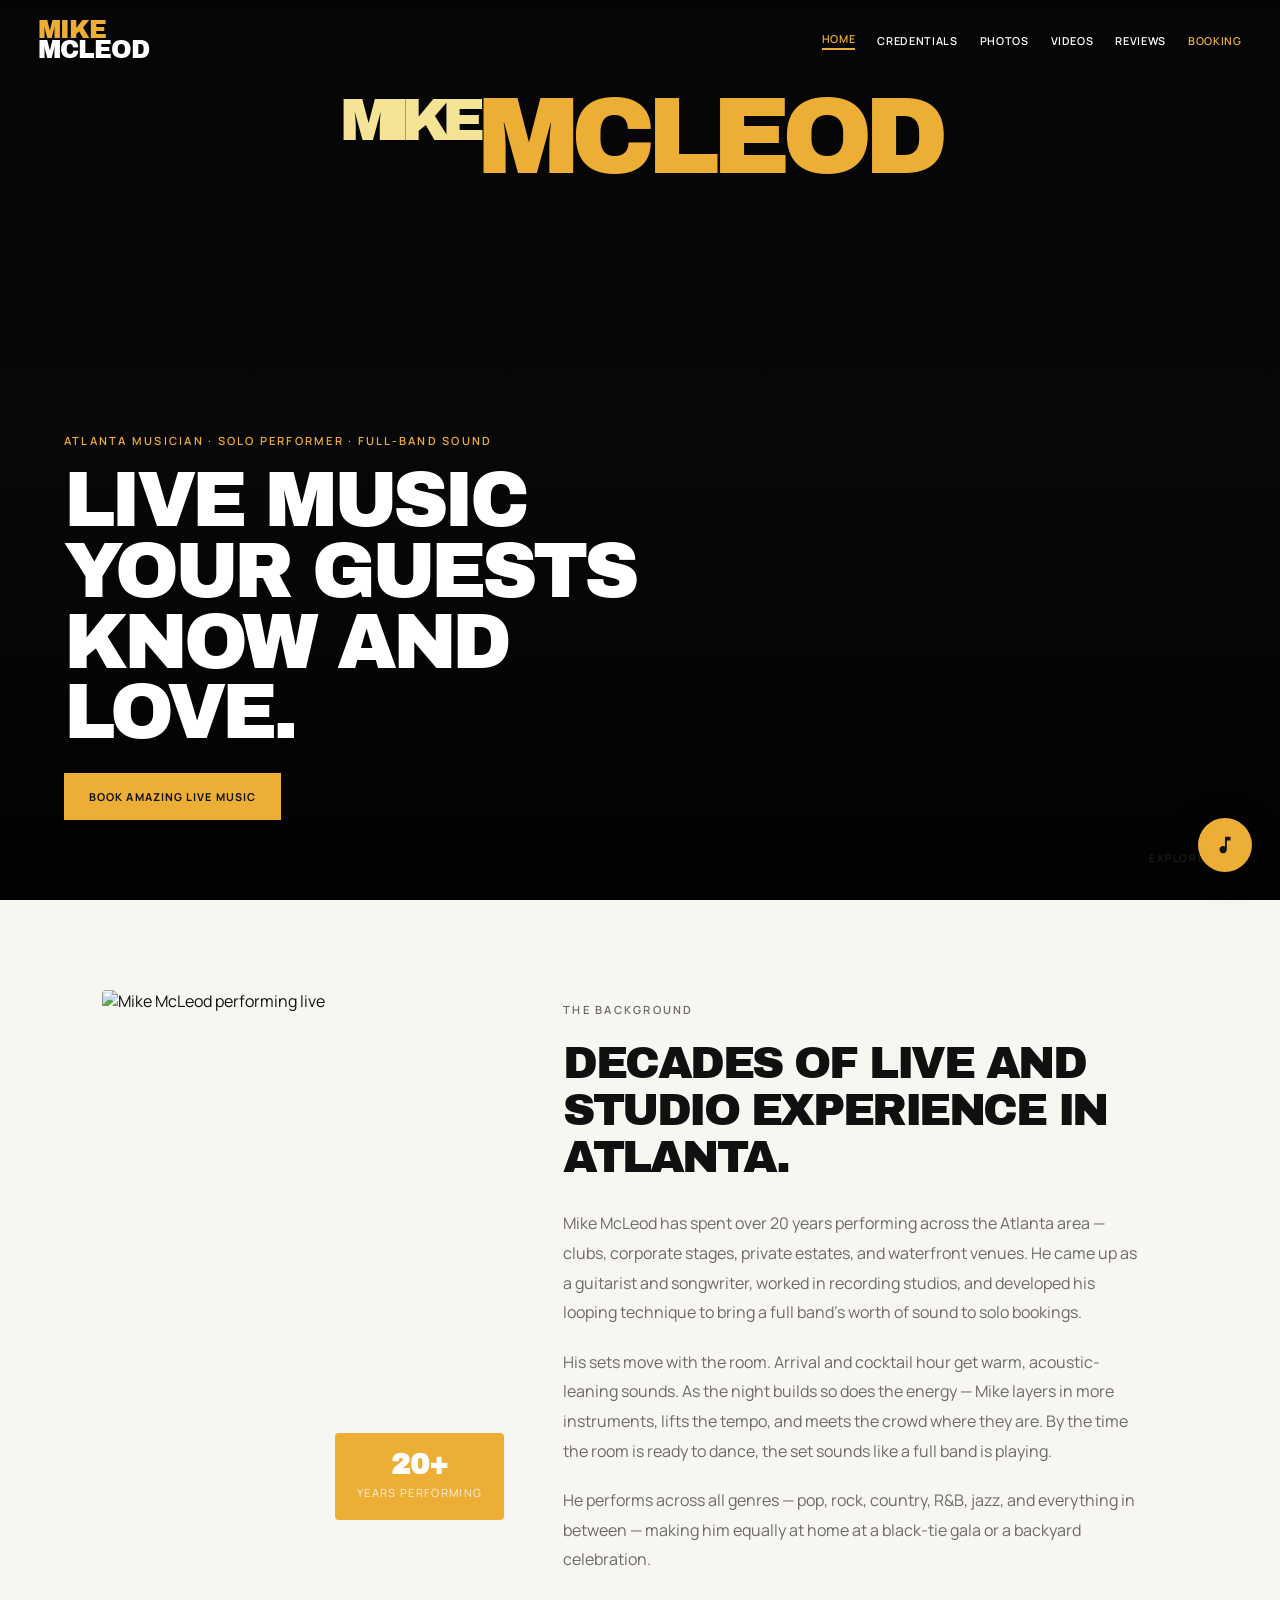
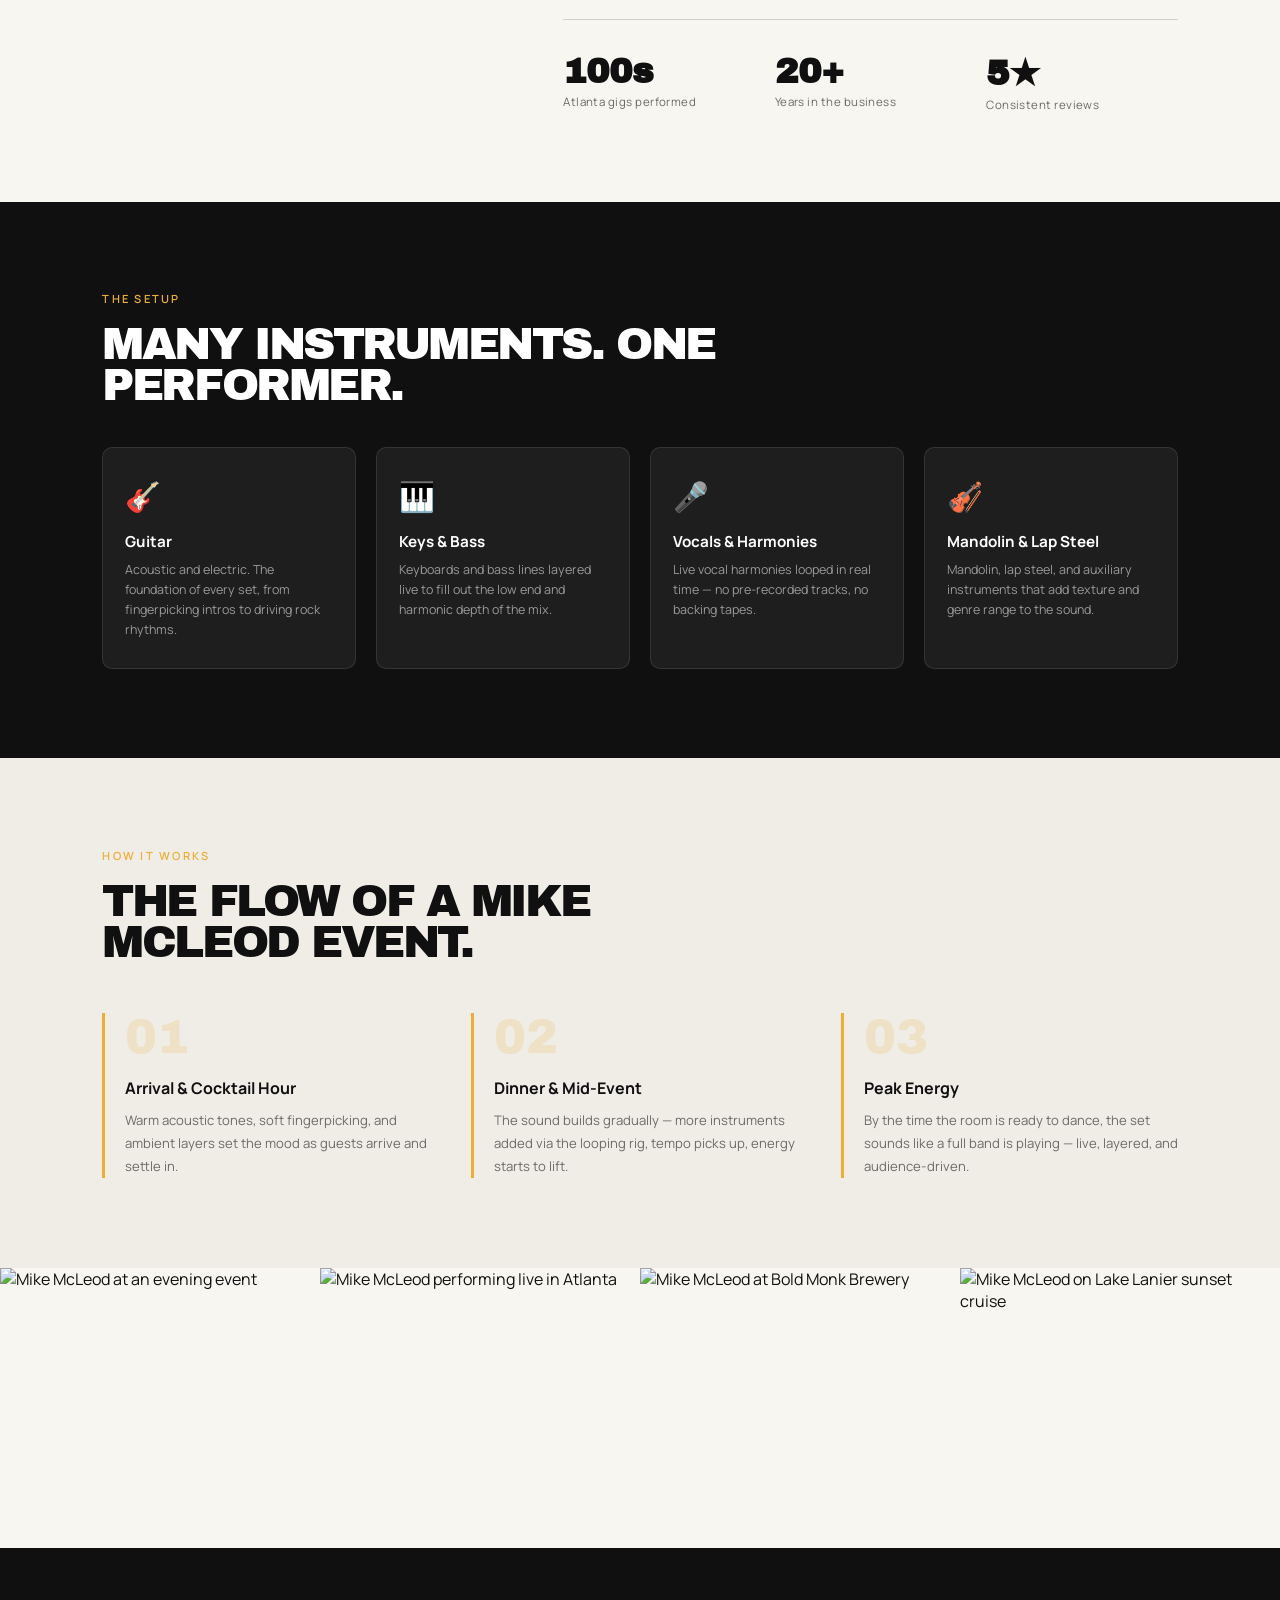
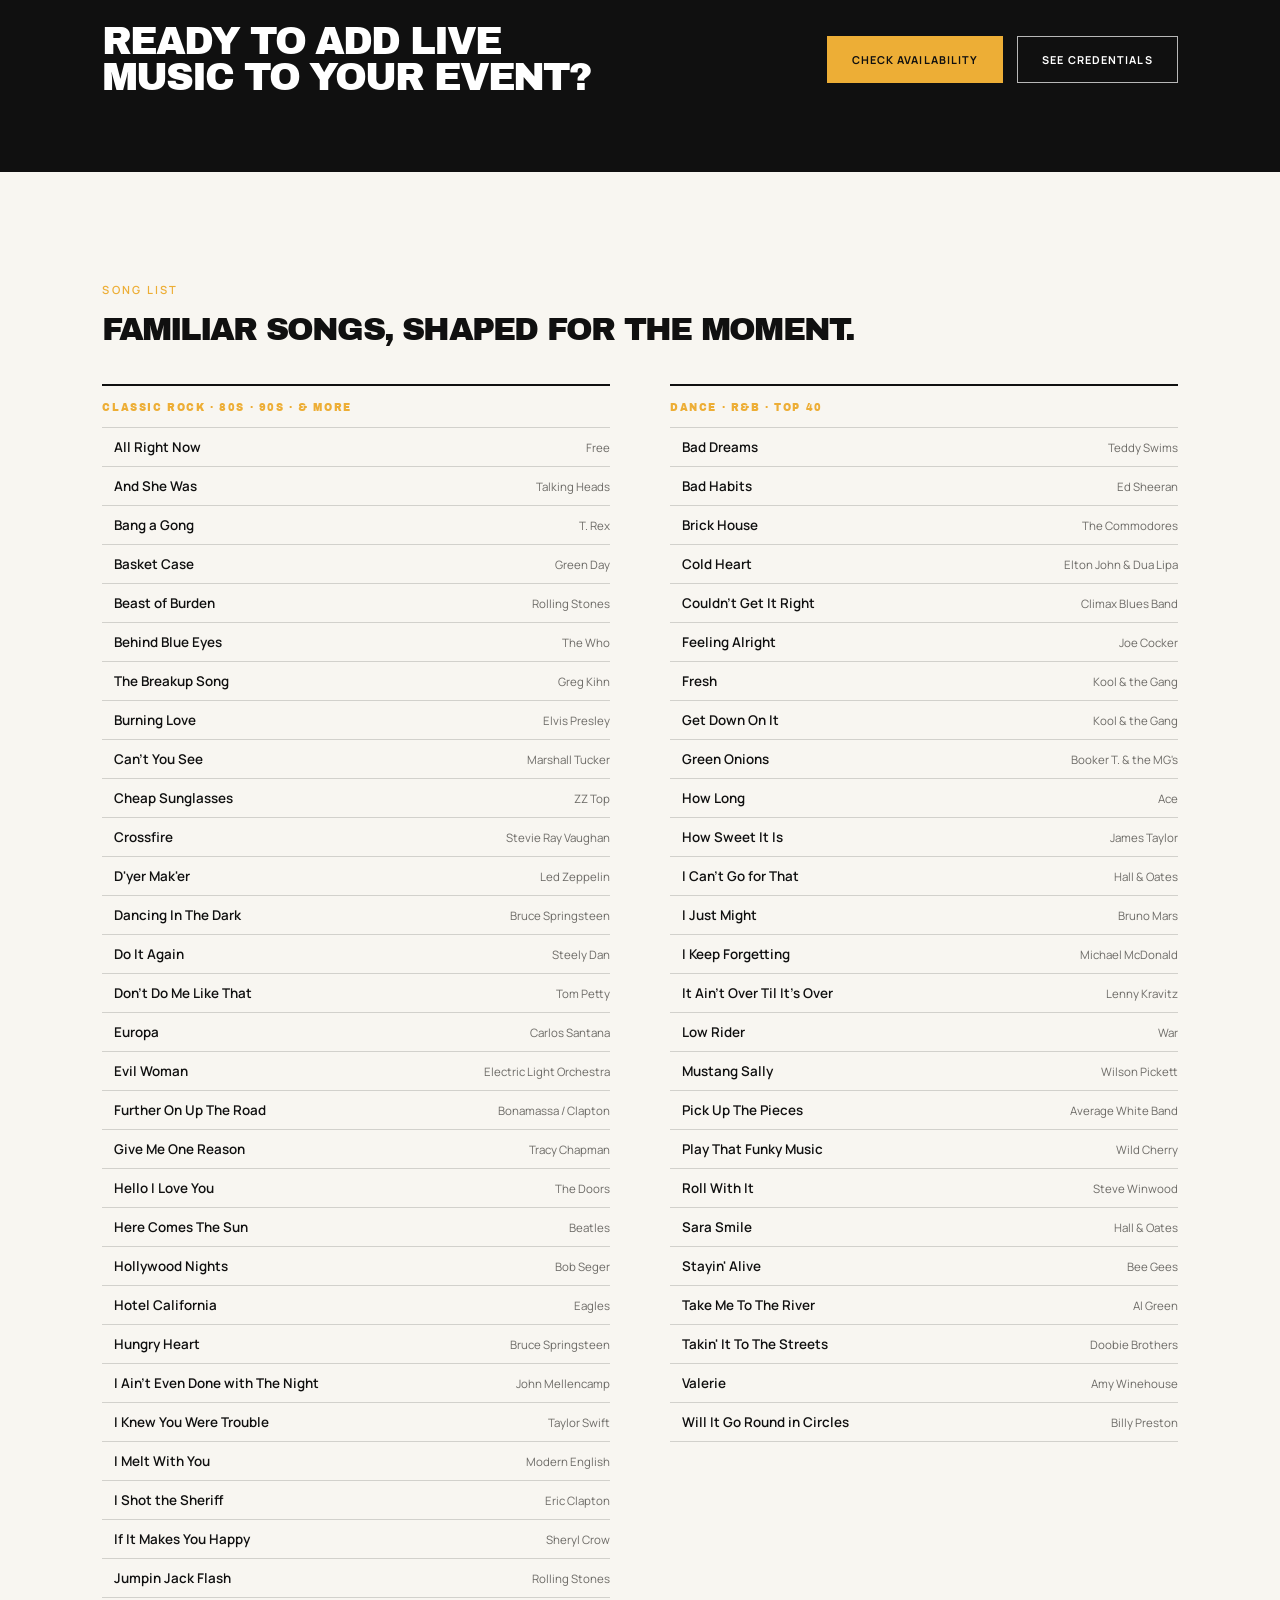
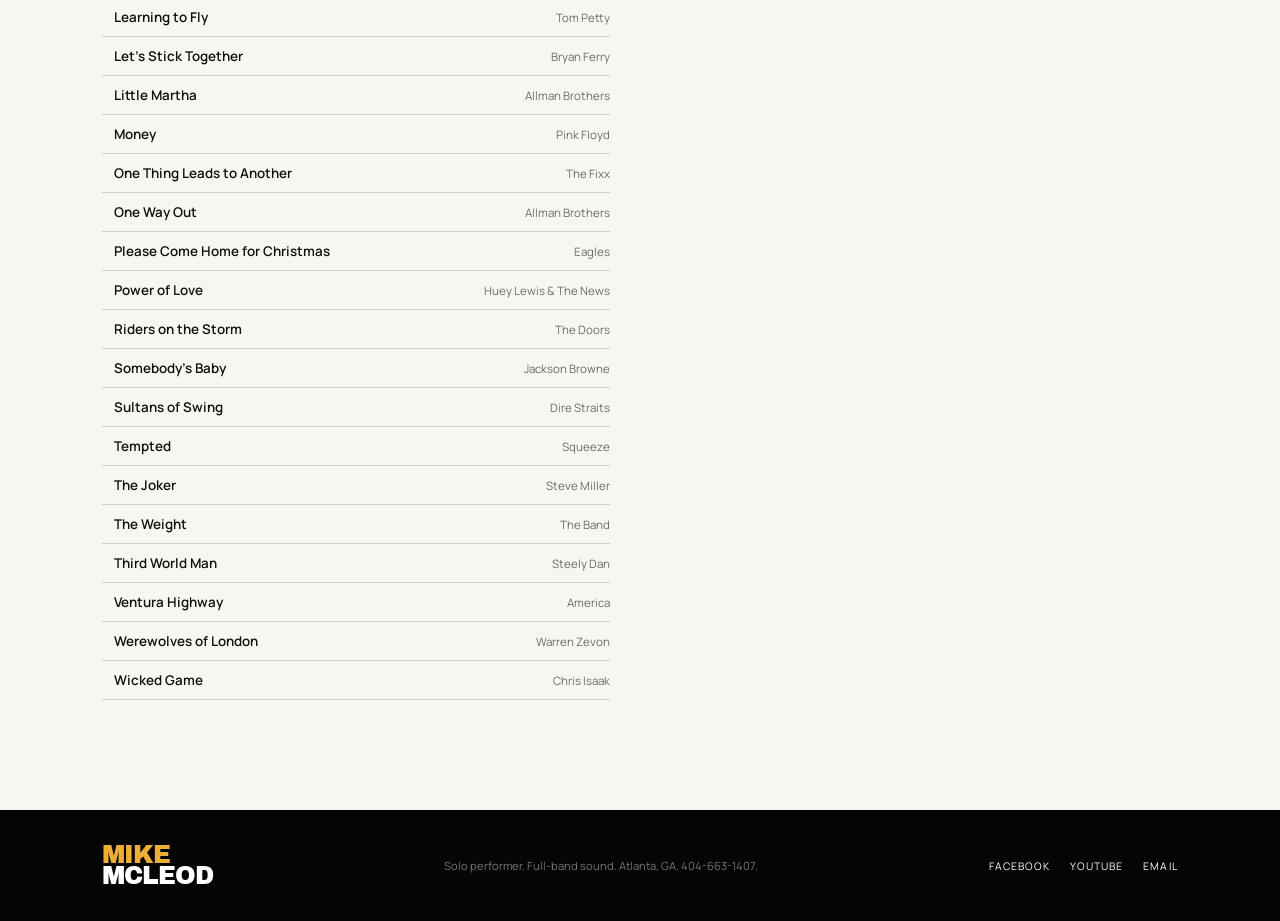
==== commit 848f1e62: "Add full SEO, mobile polish, favicon, and video CTA section - Add favicon.svg, robots.txt, and sitem" ====
--- a/index.html
+++ b/index.html
@@ -3,12 +3,69 @@
 <head>
   <meta charset="UTF-8">
   <meta name="viewport" content="width=device-width, initial-scale=1.0">
-  <meta name="description" content="Mike McLeod Music brings solo live event performance with a full-band sound for Atlanta weddings, parties, corporate events, and private celebrations.">
-  <meta property="og:title" content="Mike McLeod Music | Solo Performer, Full Band Sound">
-  <meta property="og:description" content="Atlanta live event musician Mike McLeod performs familiar songs with looping, guitar, vocals, and studio-quality sound.">
-  <meta property="og:image" content="https://mikemcleodmusic.com/wp-content/uploads/2023/11/site-pic-3.jpg">
+  <meta name="theme-color" content="#101010">
+  <link rel="icon" type="image/svg+xml" href="favicon.svg">
+
+  <!-- Primary Meta -->
+  <title>Mike McLeod Music | Atlanta Live Event Musician</title>
+  <meta name="description" content="Hire Mike McLeod for your Atlanta wedding, corporate event, or private party. Solo performer with a full-band sound — guitar, keys, vocals, and live looping. Call 404-663-1407.">
+  <meta name="robots" content="index, follow">
+  <meta name="author" content="Mike McLeod">
+  <link rel="canonical" href="https://mikemcleodmusic.com/">
+
+  <!-- Geo -->
+  <meta name="geo.region" content="US-GA">
+  <meta name="geo.placename" content="Atlanta, Georgia">
+
+  <!-- Open Graph -->
   <meta property="og:type" content="website">
-  <title>Mike McLeod Music | Live Event Musician</title>
+  <meta property="og:site_name" content="Mike McLeod Music">
+  <meta property="og:locale" content="en_US">
+  <meta property="og:url" content="https://mikemcleodmusic.com/">
+  <meta property="og:title" content="Mike McLeod Music | Atlanta Live Event Musician">
+  <meta property="og:description" content="Solo performer with a full-band sound. Mike McLeod brings guitar, keys, vocals, and live looping to Atlanta weddings, corporate events, and private parties.">
+  <meta property="og:image" content="https://mikemcleodmusic.com/wp-content/uploads/2023/11/main.jpg">
+  <meta property="og:image:width" content="1200">
+  <meta property="og:image:height" content="800">
+  <meta property="og:image:alt" content="Mike McLeod performing live at an Atlanta event">
+
+  <!-- Twitter Card -->
+  <meta name="twitter:card" content="summary_large_image">
+  <meta name="twitter:title" content="Mike McLeod Music | Atlanta Live Event Musician">
+  <meta name="twitter:description" content="Solo performer with a full-band sound. Guitar, keys, vocals, and live looping for Atlanta weddings, corporate events, and private parties.">
+  <meta name="twitter:image" content="https://mikemcleodmusic.com/wp-content/uploads/2023/11/main.jpg">
+
+  <!-- JSON-LD -->
+  <script type="application/ld+json">
+  {
+    "@context": "https://schema.org",
+    "@type": "MusicGroup",
+    "name": "Mike McLeod Music",
+    "url": "https://mikemcleodmusic.com",
+    "logo": "https://mikemcleodmusic.com/wp-content/uploads/2023/11/main.jpg",
+    "image": "https://mikemcleodmusic.com/wp-content/uploads/2023/11/main.jpg",
+    "description": "Solo live event musician Mike McLeod delivers a full-band sound for Atlanta weddings, corporate events, and private parties using guitar, keys, vocals, and live looping.",
+    "telephone": "+14046631407",
+    "email": "MikeMcLeodMusic@gmail.com",
+    "address": {
+      "@type": "PostalAddress",
+      "addressLocality": "Atlanta",
+      "addressRegion": "GA",
+      "addressCountry": "US"
+    },
+    "areaServed": {
+      "@type": "State",
+      "name": "Georgia"
+    },
+    "sameAs": [
+      "https://www.facebook.com/MikeMcLeodMusic",
+      "https://www.youtube.com/@MikeMcLeodMusic"
+    ],
+    "genre": ["Classic Rock", "R&B", "Top 40", "Jazz", "Country", "Pop"],
+    "priceRange": "$$",
+    "foundingDate": "2003"
+  }
+  </script>
   <link rel="preconnect" href="https://fonts.googleapis.com">
   <link rel="preconnect" href="https://fonts.gstatic.com" crossorigin>
   <link href="https://fonts.googleapis.com/css2?family=Archivo+Black&family=Manrope:wght@400;500;600;700&display=swap" rel="stylesheet">
@@ -45,11 +102,17 @@
     .about-cta h2 { color: #fff; font-size: clamp(1.8rem, 3vw, 2.6rem); margin: 0; max-width: 500px; }
     .about-cta-buttons { display: flex; gap: 14px; flex-shrink: 0; }
     @media (max-width: 780px) {
-      .about-bio { grid-template-columns: 1fr; }
+      .about-bio { grid-template-columns: 1fr; padding: 55px 22px 60px; }
+      .about-photo { margin-bottom: 40px; }
       .about-photo-badge { right: 16px; }
+      .about-stats { grid-template-columns: repeat(3,1fr); gap: 10px; }
+      .about-stats div strong { font-size: 1.7rem; }
+      .about-text h2 { font-size: 1.9rem; }
+      .instruments-section { padding: 60px 22px; }
       .instruments-grid { grid-template-columns: repeat(2,1fr); }
+      .how-section { padding: 60px 22px; }
       .how-steps { grid-template-columns: 1fr; }
-      .about-cta { flex-direction: column; align-items: flex-start; }
+      .about-cta { padding: 50px 22px; flex-direction: column; align-items: flex-start; gap: 28px; }
       .about-photo-strip { grid-template-columns: repeat(2,1fr) !important; }
       .about-photo-strip img { height: 200px !important; }
     }
@@ -278,7 +341,7 @@
   <footer>
     <a class="logo" href="#home"><span>Mike</span> McLeod</a>
     <p>Solo performer. Full-band sound. Atlanta, GA. 404-663-1407.</p>
-    <div><a href="http://facebook.com/MikeMcLeodMusic" target="_blank" rel="noreferrer">Facebook</a><a href="http://www.youtube.com/@MikeMcLeodMusic" target="_blank" rel="noreferrer">YouTube</a><a href="mailto:MikeMcLeodMusic@gmail.com">Email</a></div>
+    <div><a href="http://facebook.com/MikeMcLeodMusic" target="_blank" rel="noopener noreferrer">Facebook</a><a href="http://www.youtube.com/@MikeMcLeodMusic" target="_blank" rel="noopener noreferrer">YouTube</a><a href="mailto:MikeMcLeodMusic@gmail.com">Email</a></div>
   </footer>
   <script src="script.js"></script>
 </body>
--- a/styles.css
+++ b/styles.css
@@ -36,6 +36,8 @@
 h1 { max-width: 650px; margin: 0 0 24px; font-size: clamp(2.8rem, 6vw, 6.3rem); line-height: .92; letter-spacing: -.055em; }
 .button { display: inline-flex; justify-content: center; padding: 15px 24px; border: 1px solid transparent; cursor: pointer; text-transform: uppercase; letter-spacing: .1em; font-size: .68rem; font-weight: 700; }
 .primary { color: var(--ink); background: var(--rust); }
+.outline { border-color: rgba(255,255,255,.7); color: white; transition: background .2s ease, border-color .2s ease; }
+.outline:hover { background: rgba(255,255,255,.1); border-color: white; }
 .outline-dark { border-color: var(--ink); color: var(--ink); }
 .text-link { font-size: .75rem; font-weight: 600; letter-spacing: .1em; text-transform: uppercase; }
 .play-icon { display: inline-grid; width: 33px; height: 33px; margin-right: 8px; place-items: center; border: 1px solid currentColor; border-radius: 50%; font-size: .55rem; }
@@ -112,6 +114,12 @@
 .video-grid span { color: #e2a793; font-size: .62rem; letter-spacing: .14em; text-transform: uppercase; }
 .video-grid h3 { margin: 6px 0 0; font-size: 1.8rem; }
 .video-note { margin: 30px 0 0; color: rgba(255,255,255,.5); font-size: .7rem; }
+.video-cta { background: var(--ink); color: white; padding: 90px 8vw; border-top: 1px solid rgba(255,255,255,.08); }
+.video-cta-inner { max-width: 720px; }
+.video-cta .eyebrow { color: var(--rust); }
+.video-cta h2 { color: white; font-size: clamp(2rem, 4vw, 3.4rem); margin: 12px 0 24px; line-height: 1.05; }
+.video-cta p { color: rgba(255,255,255,.7); line-height: 1.7; margin: 0 0 32px; max-width: 620px; }
+.video-cta-buttons { display: flex; gap: 14px; flex-wrap: wrap; }
 .shows { color: white; background: #101010; }
 .shows .eyebrow { color: #e2a793; }
 .show-list { border-top: 1px solid rgba(255,255,255,.15); }
@@ -137,9 +145,55 @@
 .reveal { opacity: 0; transform: translateY(30px); transition: opacity 0.65s ease, transform 0.65s ease; }
 .reveal.revealed { opacity: 1; transform: translateY(0); }
 
-/* ── Logo stagger ───────────────────────────────────────── */
+/* ── Logo stagger + glow ────────────────────────────────── */
 .logo-cell { opacity: 0; transform: scale(0.9); transition: opacity 0.4s ease, transform 0.4s ease, box-shadow 0.3s ease; }
 .logo-cell.logo-in { opacity: 1; transform: scale(1); }
+.logo-cell.logo-glow { animation: logoPop 0.5s ease forwards; }
+@keyframes logoPop { 0% { box-shadow: 0 0 0 0 rgba(237,174,54,.5); } 60% { box-shadow: 0 0 0 10px rgba(237,174,54,0); } 100% { box-shadow: 0 2px 12px rgba(0,0,0,.07); } }
+
+/* ── Lightbox ───────────────────────────────────────────── */
+.lightbox { position: fixed; inset: 0; z-index: 1000; background: rgba(0,0,0,.92); display: flex; align-items: center; justify-content: center; opacity: 0; pointer-events: none; transition: opacity 0.3s ease; }
+.lightbox.open { opacity: 1; pointer-events: all; }
+.lightbox-content { position: relative; max-width: 90vw; max-height: 88vh; display: flex; flex-direction: column; align-items: center; }
+.lightbox-content img { max-width: 90vw; max-height: 80vh; object-fit: contain; display: block; border-radius: 4px; }
+.lightbox-caption { margin-top: 14px; color: rgba(255,255,255,.65); font-size: .72rem; letter-spacing: .1em; text-transform: uppercase; }
+.lb-close { position: fixed; top: 24px; right: 28px; background: none; border: none; color: white; font-size: 2rem; cursor: pointer; opacity: .7; transition: opacity .2s; line-height: 1; }
+.lb-close:hover { opacity: 1; }
+.lb-prev, .lb-next { position: fixed; top: 50%; transform: translateY(-50%); background: rgba(255,255,255,.1); border: 1px solid rgba(255,255,255,.2); color: white; font-size: 1.4rem; width: 48px; height: 48px; cursor: pointer; display: flex; align-items: center; justify-content: center; border-radius: 50%; transition: background .2s; }
+.lb-prev:hover, .lb-next:hover { background: rgba(255,255,255,.22); }
+.lb-prev { left: 20px; }
+.lb-next { right: 20px; }
+
+/* ── Animated stars ─────────────────────────────────────── */
+.star { display: inline-block; opacity: 0; transform: scale(0) rotate(-30deg); transition: opacity 0.35s ease, transform 0.35s ease; }
+.star.lit { opacity: 1; transform: scale(1) rotate(0deg); }
+
+/* ── Form focus underline ───────────────────────────────── */
+label { position: relative; display: block; }
+input, select, textarea { transition: border-color 0.25s ease; }
+input:focus, select:focus, textarea:focus { border-bottom-color: var(--rust); }
+
+/* ── Floating pill button ───────────────────────────────── */
+.float-pill { position: fixed; bottom: 28px; right: 28px; z-index: 500; display: flex; align-items: center; border-radius: 100px; overflow: hidden; box-shadow: 0 6px 28px rgba(0,0,0,.35); }
+.float-pill-expand { display: flex; align-items: center; max-width: 0; overflow: hidden; transition: max-width 0.45s cubic-bezier(0.4, 0, 0.2, 1); white-space: nowrap; }
+.float-pill:hover .float-pill-expand { max-width: 420px; }
+.float-call-link, .float-book-link { display: flex; align-items: center; gap: 9px; padding: 15px 20px; text-decoration: none; font-family: "Manrope", sans-serif; font-size: .7rem; font-weight: 700; letter-spacing: .08em; text-transform: uppercase; white-space: nowrap; }
+.float-call-link { background: var(--ink); color: #fff; }
+.float-book-link { background: var(--rust); color: #111; }
+.float-sep { width: 1px; height: 22px; background: rgba(255,255,255,.18); flex-shrink: 0; }
+.float-pill-dot { display: flex; align-items: center; justify-content: center; width: 54px; height: 54px; background: var(--rust); color: #111; flex-shrink: 0; }
+@media (max-width: 780px) {
+  .float-pill { bottom: 18px; right: 16px; }
+  .float-pill:hover .float-pill-expand,
+  .float-pill.expanded .float-pill-expand { max-width: 380px; }
+  .float-call-link, .float-book-link { padding: 14px 16px; font-size: .66rem; }
+}
+
+/* ── Song row hover bar ─────────────────────────────────── */
+.setlist-rows li { position: relative; padding-left: 12px; transition: background .15s; }
+.setlist-rows li::before { content: ''; position: absolute; left: 0; top: 50%; transform: translateY(-50%); width: 3px; height: 0; background: var(--rust); border-radius: 2px; transition: height 0.2s ease; }
+.setlist-rows li:hover::before { height: 70%; }
+.setlist-rows li:hover .sl-title { color: var(--rust); }
 
 /* ── Interior pages ─────────────────────────────────────── */
 .page-hero { background: var(--ink); color: white; min-height: 36vh; display: flex; flex-direction: column; justify-content: flex-end; padding: 9rem 8vw 4rem; }
@@ -157,6 +211,7 @@
 .logo-cell span { font-size: .7rem; font-weight: 700; text-align: center; color: var(--muted); line-height: 1.5; padding: 0 8px; }
 .logo-grid.venues .logo-cell { padding: 18px 14px; }
 .logo-grid.venues .logo-cell img { max-width: 180px; max-height: 68px; }
+.logo-grid.venues .logo-cell:last-child { grid-column: 3; }
 .logo-grid.gs .logo-cell { transition: transform .25s ease, box-shadow .25s ease; }
 .logo-grid.gs .logo-cell:hover { transform: translateY(-4px); box-shadow: 0 10px 28px rgba(0,0,0,.14); }
 .logo-grid.gs .logo-cell img { filter: grayscale(1); opacity: .65; transition: filter .3s ease, opacity .3s ease; }
@@ -202,16 +257,19 @@
   .stats { grid-template-columns: 1fr; }
   .section-heading { align-items: start; flex-direction: column; gap: 20px; }
   .music-note { align-items: start; flex-direction: column; gap: 7px; }
-  .photo-grid { grid-template-columns: 1fr 1fr; grid-auto-rows: 190px; }
+  .photo-grid { grid-template-columns: 1fr 1fr; grid-auto-rows: 210px; }
   .photo-grid .photo-wide { grid-column: span 2; }
   .photo-grid .photo-tall { grid-row: auto; }
   .video-grid { grid-template-columns: 1fr; }
+  .video-grid h3 { font-size: 1.35rem; }
   .social-icon { width: 36px; height: 36px; }
   .show-list article { grid-template-columns: 55px 1fr; }
   .show-list a { display: none; }
   form { grid-template-columns: 1fr; }
   footer { align-items: start; flex-direction: column; gap: 18px; }
   .page-hero { padding: 7rem 22px 3rem; }
-  .logo-grid { grid-template-columns: repeat(3, 1fr); gap: 12px; }
+  .logo-grid { grid-template-columns: repeat(2, 1fr); gap: 10px; }
+  .logo-grid.venues .logo-cell:last-child { grid-column: auto; }
   .review-grid { grid-template-columns: 1fr; }
+  .video-cta { padding: 65px 22px; }
 }
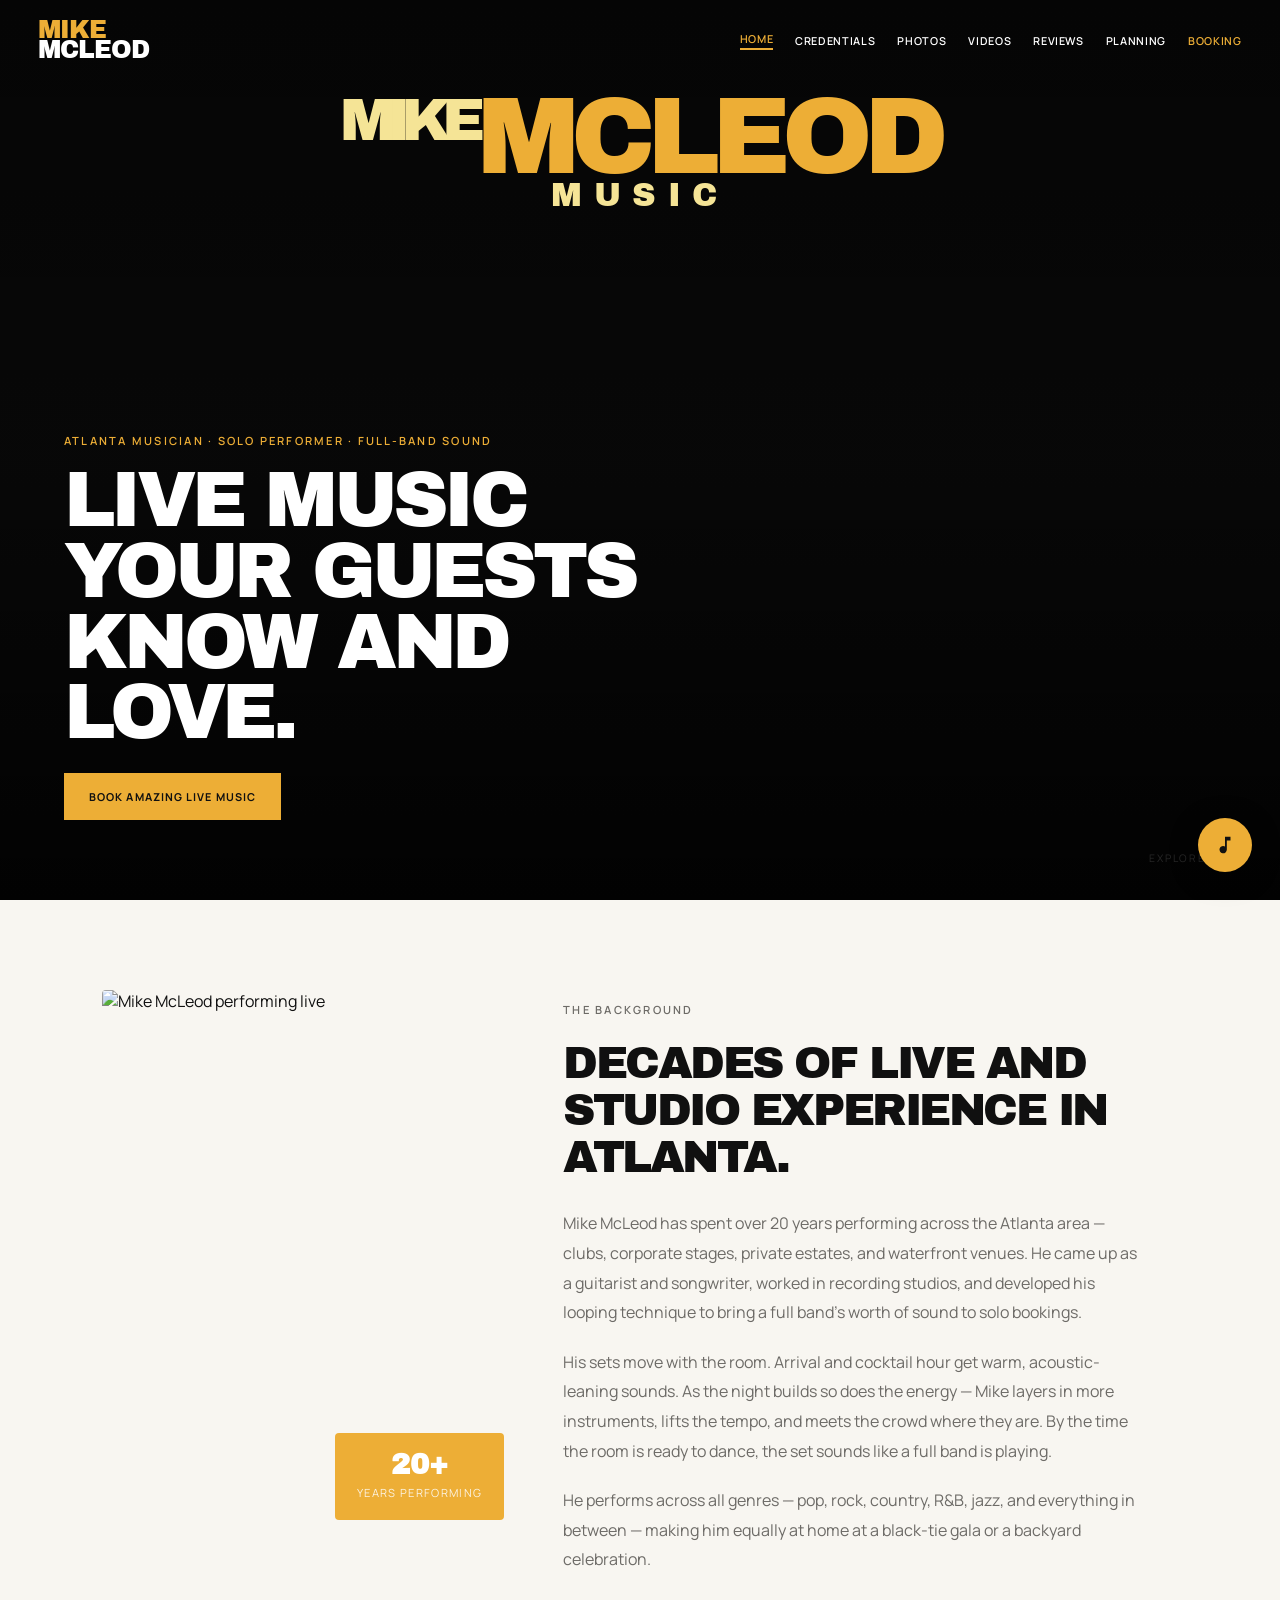
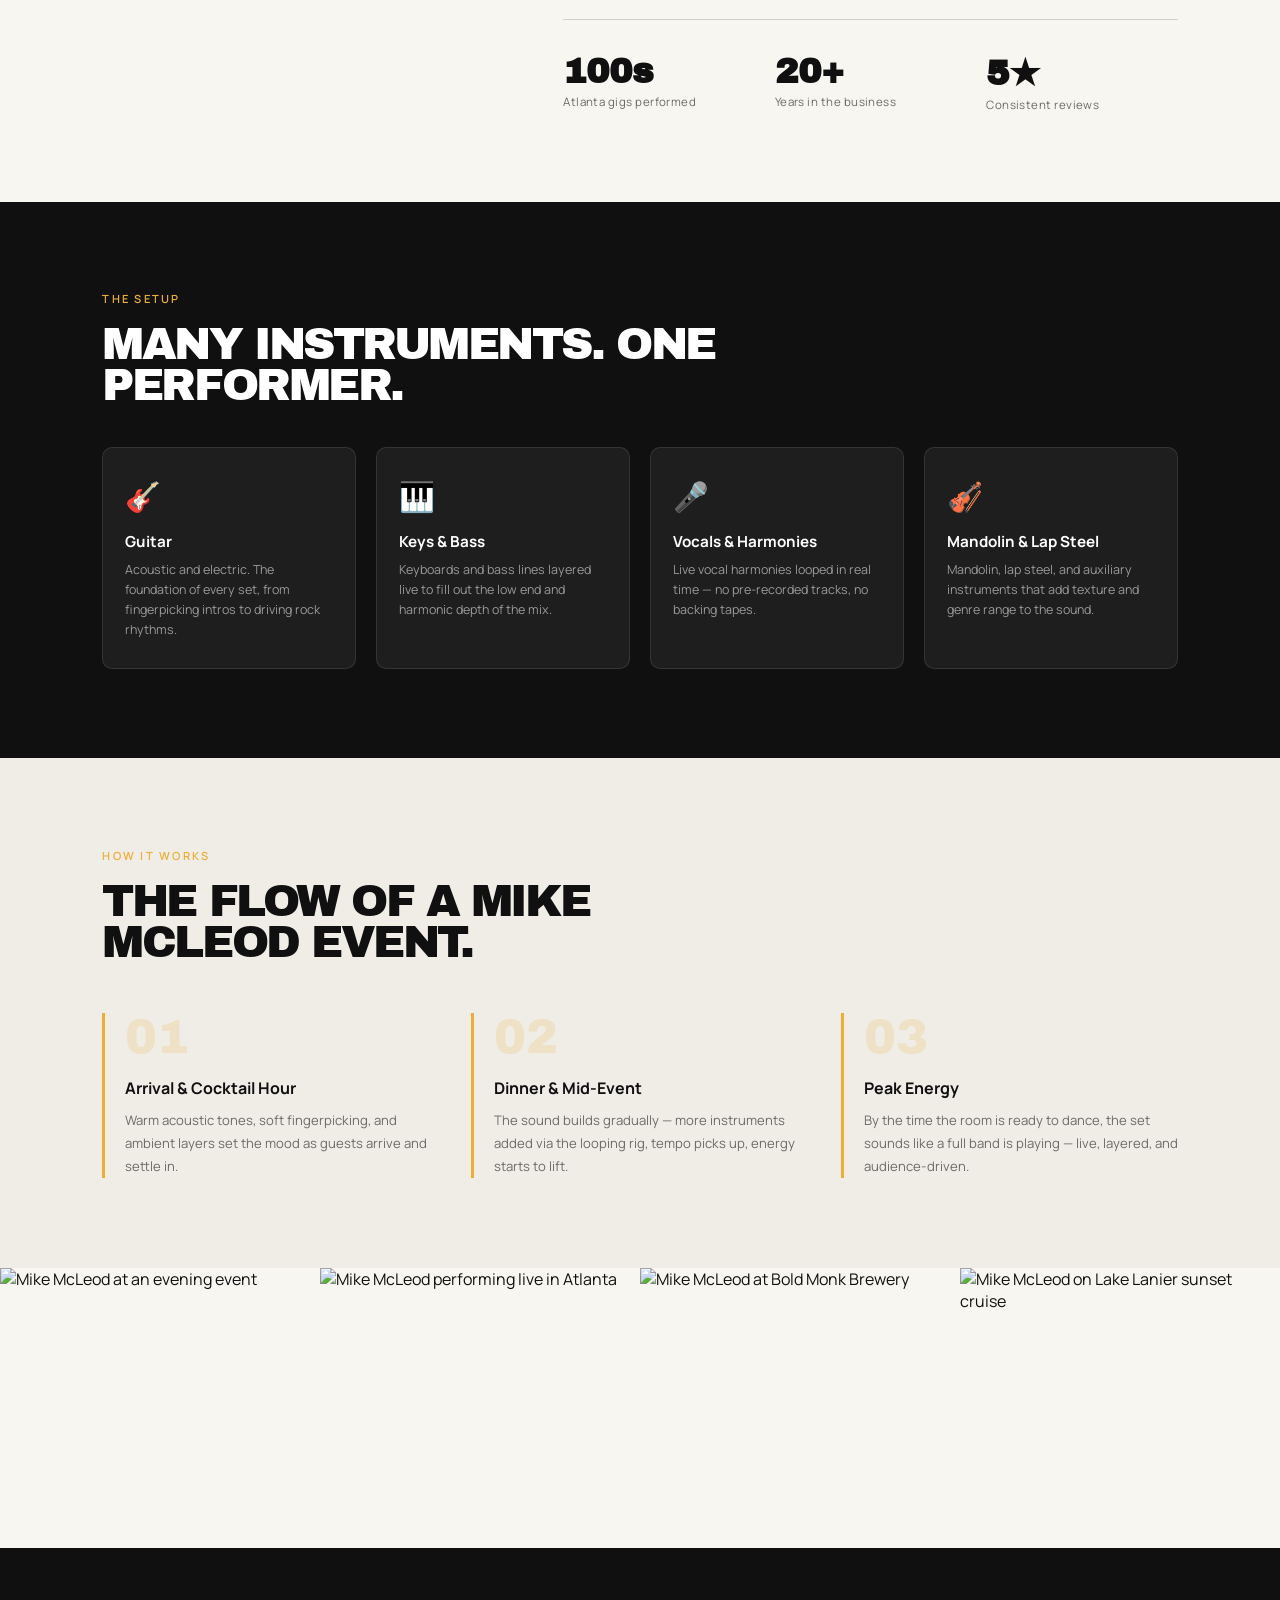
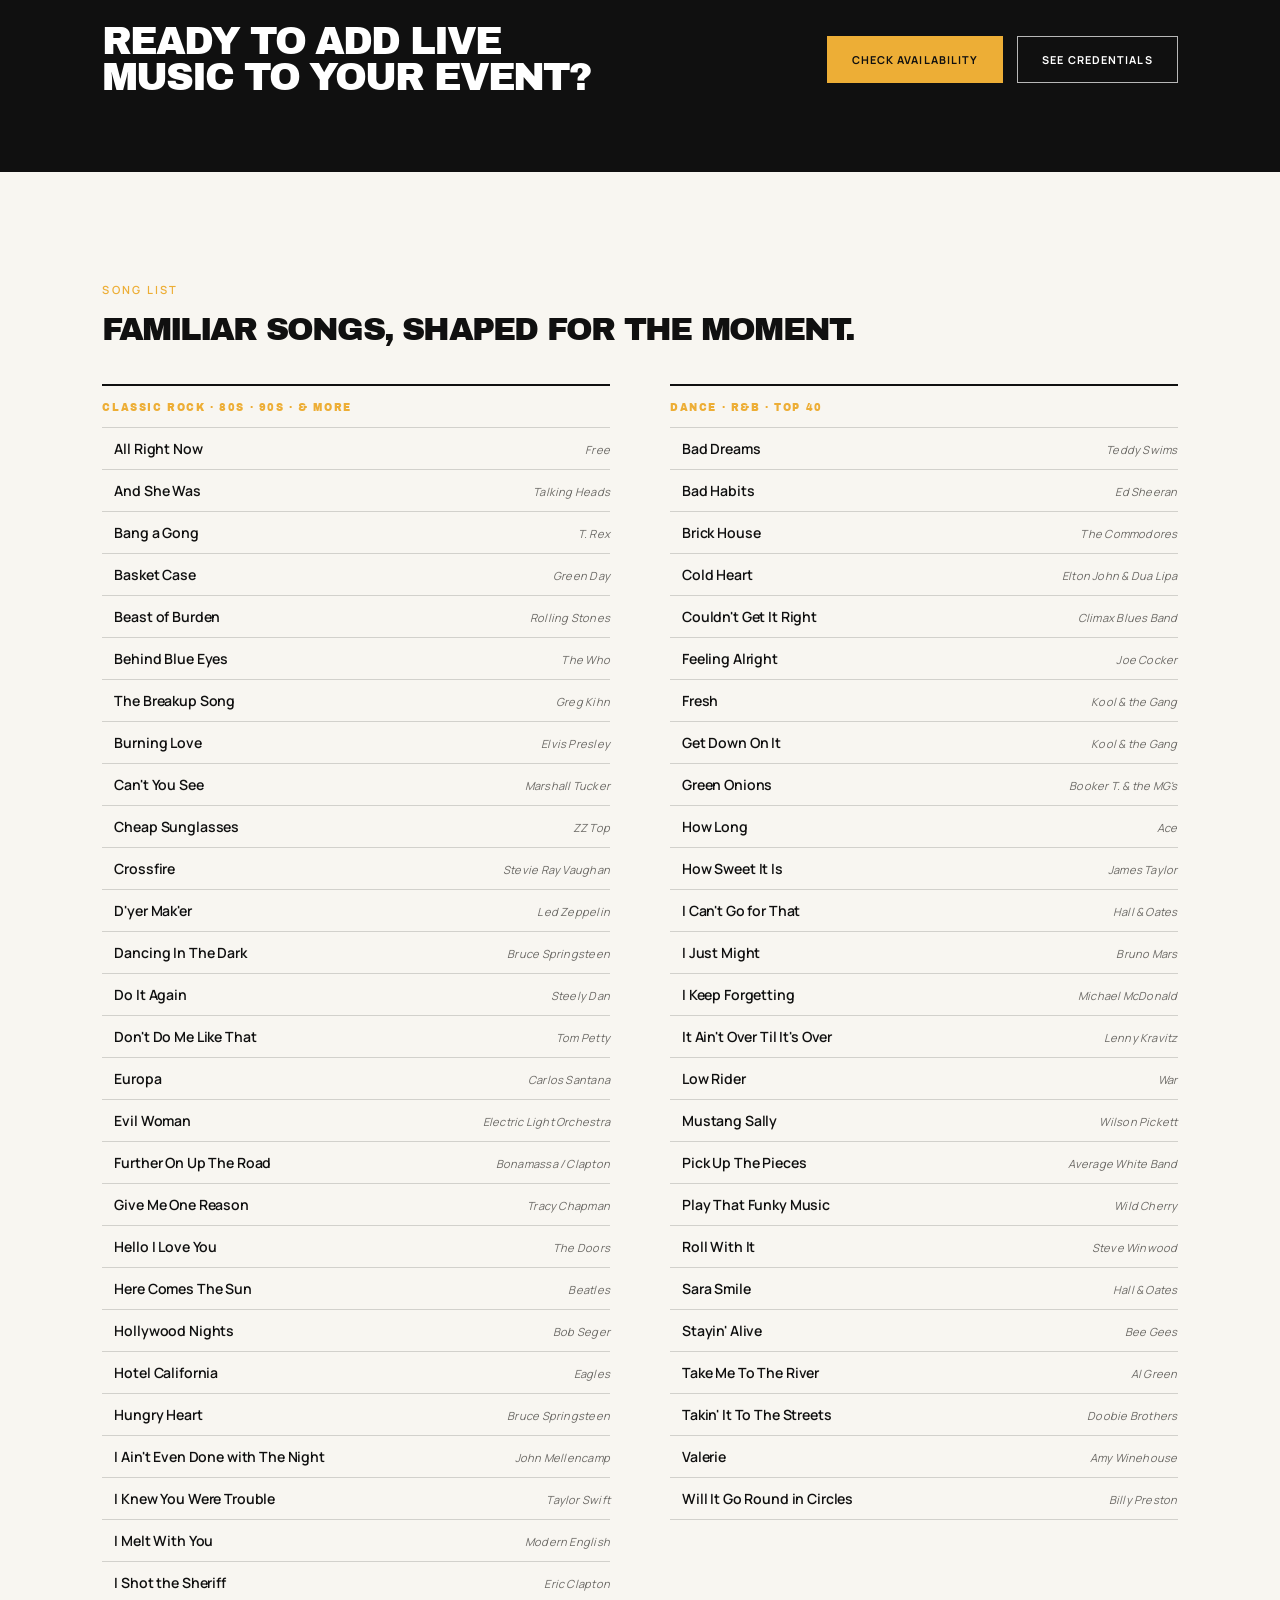
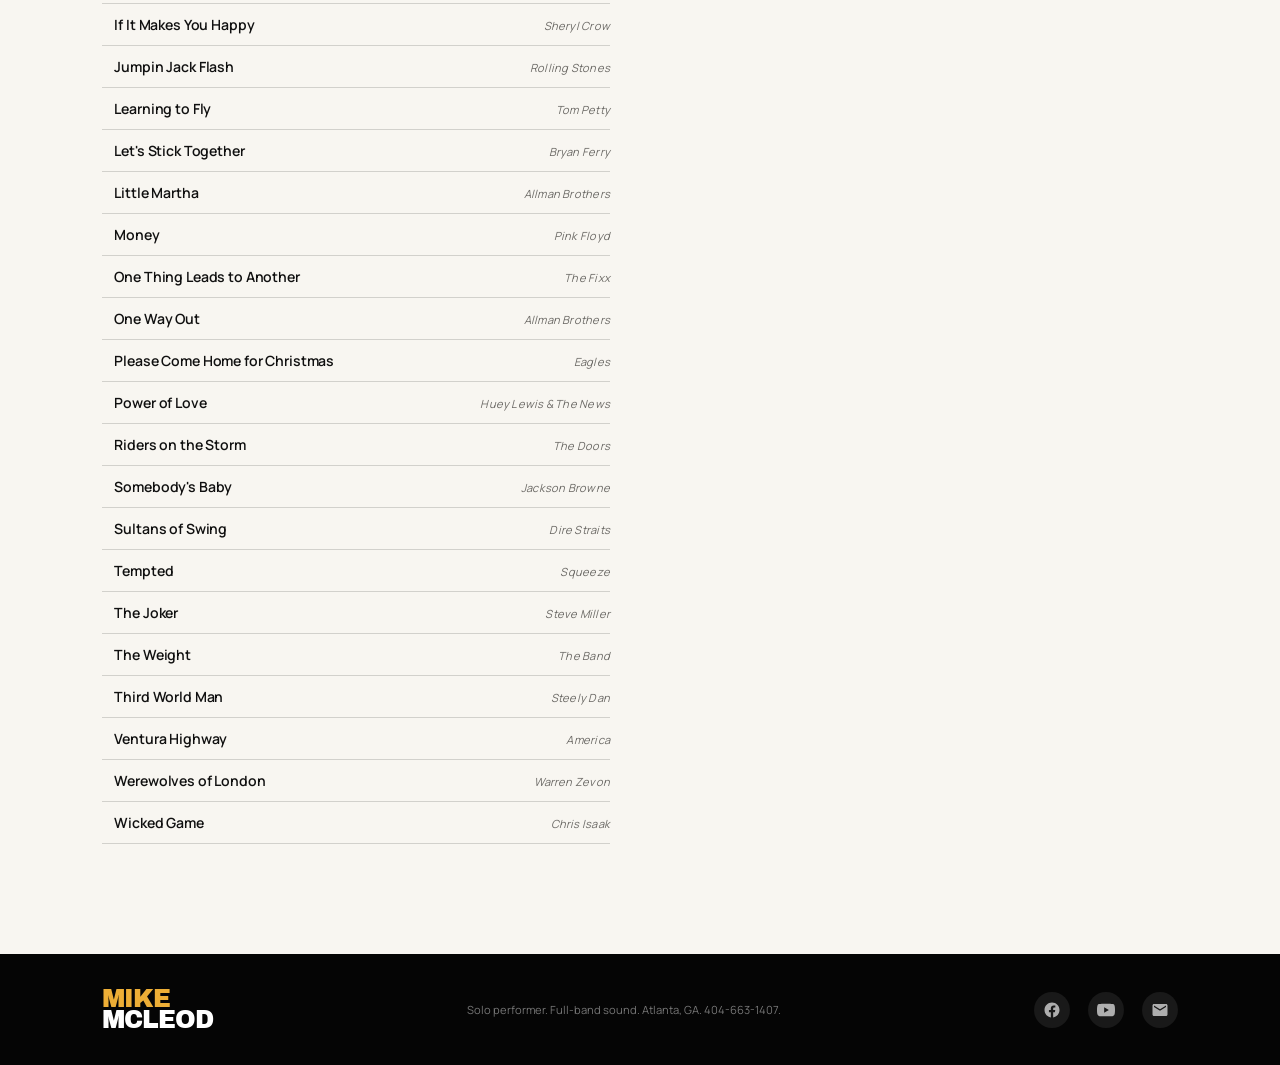
==== commit fed7f547: "Add planning guide page, social media icons in footer, and fix venue logos - Add planning-guide.html" ====
--- a/index.html
+++ b/index.html
@@ -130,17 +130,21 @@
       <a href="photos.html">Photos</a>
       <a href="videos.html">Videos</a>
       <a href="reviews.html">Reviews</a>
+      <a href="planning-guide.html">Planning</a>
       <a class="nav-cta" href="booking.html">Booking</a>
     </nav>
   </header>
 
   <main>
     <section class="hero" id="home">
-      <iframe class="hero-youtube" src="https://www.youtube-nocookie.com/embed/lbnCePKQ9xg?autoplay=1&mute=1&controls=0&playsinline=1&loop=1&playlist=lbnCePKQ9xg&start=197&rel=0&modestbranding=1" title="Mike McLeod Music background performance video" allow="autoplay; encrypted-media; picture-in-picture; web-share" allowfullscreen></iframe>
+      <iframe class="hero-youtube" src="https://www.youtube.com/embed/QMMGOGP_DRU?autoplay=1&mute=1&controls=0&playsinline=1&loop=1&playlist=QMMGOGP_DRU&rel=0&modestbranding=1&iv_load_policy=3" title="Mike McLeod Music background performance video" allow="autoplay; encrypted-media; picture-in-picture; web-share" allowfullscreen></iframe>
       <div class="hero-overlay"></div>
-      <div class="hero-wordmark" aria-label="Mike McLeod">
-        <span>Mike</span>
-        <strong>McLeod</strong>
+      <div class="hero-wordmark" aria-label="Mike McLeod Music">
+        <div class="hero-wordmark-name">
+          <span>Mike</span>
+          <strong>McLeod</strong>
+        </div>
+        <div class="hero-wordmark-tag">Music</div>
       </div>
       <div class="hero-content">
         <p class="eyebrow">Atlanta musician &middot; Solo performer &middot; Full-band sound</p>
@@ -341,7 +345,17 @@
   <footer>
     <a class="logo" href="#home"><span>Mike</span> McLeod</a>
     <p>Solo performer. Full-band sound. Atlanta, GA. 404-663-1407.</p>
-    <div><a href="http://facebook.com/MikeMcLeodMusic" target="_blank" rel="noopener noreferrer">Facebook</a><a href="http://www.youtube.com/@MikeMcLeodMusic" target="_blank" rel="noopener noreferrer">YouTube</a><a href="mailto:MikeMcLeodMusic@gmail.com">Email</a></div>
+    <div class="footer-social">
+      <a href="http://facebook.com/MikeMcLeodMusic" target="_blank" rel="noopener noreferrer" aria-label="Facebook">
+        <svg viewBox="0 0 24 24" xmlns="http://www.w3.org/2000/svg"><path d="M22 12c0-5.523-4.477-10-10-10S2 6.477 2 12c0 4.991 3.657 9.128 8.438 9.878V14.89h-2.54V12h2.54V9.797c0-2.506 1.492-3.89 3.777-3.89 1.094 0 2.238.195 2.238.195v2.46h-1.26c-1.243 0-1.63.771-1.63 1.562V12h2.773l-.443 2.89h-2.33v6.988C18.343 21.128 22 16.991 22 12z"/></svg>
+      </a>
+      <a href="http://www.youtube.com/@MikeMcLeodMusic" target="_blank" rel="noopener noreferrer" aria-label="YouTube">
+        <svg viewBox="0 0 24 24" xmlns="http://www.w3.org/2000/svg"><path d="M23.498 6.186a3.016 3.016 0 0 0-2.122-2.136C19.505 3.545 12 3.545 12 3.545s-7.505 0-9.377.505A3.017 3.017 0 0 0 .502 6.186C0 8.07 0 12 0 12s0 3.93.502 5.814a3.016 3.016 0 0 0 2.122 2.136c1.871.505 9.376.505 9.376.505s7.505 0 9.377-.505a3.015 3.015 0 0 0 2.122-2.136C24 15.93 24 12 24 12s0-3.93-.502-5.814zM9.545 15.568V8.432L15.818 12l-6.273 3.568z"/></svg>
+      </a>
+      <a href="mailto:MikeMcLeodMusic@gmail.com" aria-label="Email">
+        <svg viewBox="0 0 24 24" xmlns="http://www.w3.org/2000/svg"><path d="M20 4H4c-1.1 0-2 .9-2 2v12c0 1.1.9 2 2 2h16c1.1 0 2-.9 2-2V6c0-1.1-.9-2-2-2zm0 4-8 5-8-5V6l8 5 8-5v2z"/></svg>
+      </a>
+    </div>
   </footer>
   <script src="script.js"></script>
 </body>
--- a/styles.css
+++ b/styles.css
@@ -28,9 +28,11 @@
 .hero-youtube { position: absolute; z-index: 0; top: 50%; left: 50%; width: 100vw; height: 56.25vw; min-width: 177.78vh; min-height: 100vh; border: 0; transform: translate(-50%, -50%); pointer-events: none; }
 .hero-overlay { position: absolute; z-index: 1; inset: 0; background: linear-gradient(0deg, rgba(0,0,0,.82) 0%, rgba(0,0,0,.32) 50%, rgba(0,0,0,.55) 100%); pointer-events: none; }
 .hero-content { position: relative; z-index: 2; max-width: 680px; }
-.hero-wordmark { position: absolute; z-index: 2; top: 96px; left: 50%; display: flex; align-items: baseline; color: var(--rust); font-family: "Archivo Black", sans-serif; font-size: clamp(3.2rem, 8.5vw, 8.4rem); line-height: .75; letter-spacing: -.08em; text-transform: uppercase; transform: translateX(-50%); white-space: nowrap; }
+.hero-wordmark { position: absolute; z-index: 2; top: 96px; left: 50%; display: flex; flex-direction: column; align-items: center; color: var(--rust); font-family: "Archivo Black", sans-serif; font-size: clamp(3.2rem, 8.5vw, 8.4rem); line-height: .75; letter-spacing: -.08em; text-transform: uppercase; transform: translateX(-50%); white-space: nowrap; }
+.hero-wordmark-name { display: flex; align-items: baseline; }
 .hero-wordmark span { color: #f5e496; font-size: .55em; transform: translateY(-.55em); }
 .hero-wordmark strong { font-weight: 400; }
+.hero-wordmark-tag { margin-top: .18em; color: #f5e496; font-size: .3em; letter-spacing: .35em; font-weight: 400; }
 .eyebrow { margin: 0 0 18px; color: var(--rust); font-size: .7rem; font-weight: 600; letter-spacing: .2em; text-transform: uppercase; }
 .hero .eyebrow { color: var(--rust); }
 h1 { max-width: 650px; margin: 0 0 24px; font-size: clamp(2.8rem, 6vw, 6.3rem); line-height: .92; letter-spacing: -.055em; }
@@ -80,11 +82,11 @@
 .setlist-group { border-top: 2px solid var(--ink); }
 .setlist-genre-label { font-family: "Archivo Black", sans-serif; font-size: .62rem; letter-spacing: .16em; text-transform: uppercase; color: var(--rust); padding: 16px 0 14px; border-bottom: 1px solid var(--line); }
 .setlist-rows { list-style: none; margin: 0; padding: 0; }
-.setlist-rows li { display: flex; align-items: center; justify-content: space-between; gap: 16px; padding: 10px 0; border-bottom: 1px solid var(--line); transition: background .15s; }
+.setlist-rows li { display: grid; grid-template-columns: minmax(0, 1fr) auto; align-items: baseline; column-gap: 16px; padding: 11px 0; border-bottom: 1px solid var(--line); transition: background .15s; }
 .setlist-rows li:hover .sl-title { color: var(--rust); }
 .sl-num { display: none; }
-.sl-title { font-size: .84rem; font-weight: 600; color: var(--ink); transition: color .15s; }
-.sl-artist { font-size: .72rem; color: var(--muted); text-align: right; flex-shrink: 0; }
+.sl-title { font-size: .88rem; font-weight: 600; color: var(--ink); letter-spacing: -.01em; transition: color .15s; overflow: hidden; text-overflow: ellipsis; white-space: nowrap; }
+.sl-artist { font-size: .7rem; color: var(--muted); font-style: italic; letter-spacing: .02em; white-space: nowrap; }
 .section-heading { display: flex; align-items: end; justify-content: space-between; margin-bottom: 50px; }
 .track-list { border-top: 1px solid var(--line); }
 .track { display: grid; grid-template-columns: auto 1fr auto; align-items: center; gap: 20px; padding: 24px 8px; border-bottom: 1px solid var(--line); }
@@ -140,6 +142,10 @@
 footer { display: flex; align-items: center; justify-content: space-between; padding: 35px 8vw; color: white; background: #050505; }
 footer p { color: rgba(255,255,255,.45); font-size: .7rem; }
 footer div { display: flex; gap: 20px; font-size: .65rem; letter-spacing: .1em; text-transform: uppercase; }
+.footer-social { display: flex; gap: 18px; align-items: center; }
+.footer-social a { display: flex; align-items: center; justify-content: center; width: 36px; height: 36px; border-radius: 50%; background: rgba(255,255,255,.08); color: rgba(255,255,255,.65); transition: background .2s, color .2s, transform .2s; }
+.footer-social a:hover { background: var(--rust); color: #fff; transform: scale(1.12); }
+.footer-social svg { width: 18px; height: 18px; fill: currentColor; display: block; }
 
 /* ── Scroll reveal ──────────────────────────────────────── */
 .reveal { opacity: 0; transform: translateY(30px); transition: opacity 0.65s ease, transform 0.65s ease; }
@@ -211,7 +217,6 @@
 .logo-cell span { font-size: .7rem; font-weight: 700; text-align: center; color: var(--muted); line-height: 1.5; padding: 0 8px; }
 .logo-grid.venues .logo-cell { padding: 18px 14px; }
 .logo-grid.venues .logo-cell img { max-width: 180px; max-height: 68px; }
-.logo-grid.venues .logo-cell:last-child { grid-column: 3; }
 .logo-grid.gs .logo-cell { transition: transform .25s ease, box-shadow .25s ease; }
 .logo-grid.gs .logo-cell:hover { transform: translateY(-4px); box-shadow: 0 10px 28px rgba(0,0,0,.14); }
 .logo-grid.gs .logo-cell img { filter: grayscale(1); opacity: .65; transition: filter .3s ease, opacity .3s ease; }
@@ -222,12 +227,51 @@
 .reviews-dark { background: #101010; color: white; }
 .reviews-dark h2 { color: white; }
 .reviews-dark .eyebrow { color: var(--rust); }
-.review-grid { display: grid; grid-template-columns: repeat(auto-fill, minmax(320px, 1fr)); gap: 24px; margin-top: 50px; }
-.review-card { padding: 34px 32px; background: rgba(255,255,255,.06); border-top: 2px solid var(--rust); }
-.review-card p { margin: 0 0 22px; color: rgba(255,255,255,.78); line-height: 1.8; font-size: .9rem; }
-.review-card cite { display: flex; flex-direction: column; gap: 4px; color: rgba(255,255,255,.45); font-size: .65rem; letter-spacing: .12em; text-transform: uppercase; font-style: normal; }
-.review-card cite strong { color: white; font-size: .78rem; }
 .stars { color: var(--rust); font-size: .85rem; margin-bottom: 16px; letter-spacing: 2px; }
+
+/* ── Marquee reviews ───────────────────────────────────────── */
+.reviews-marquee-section { padding: 100px 0 90px; }
+.marquee-heading { padding: 0 8vw 52px; }
+.marquee-hint { margin: 10px 0 0; color: rgba(255,255,255,.35); font-size: .65rem; letter-spacing: .18em; text-transform: uppercase; }
+
+.marquee-wrap {
+  display: flex;
+  flex-direction: column;
+  gap: 18px;
+  overflow: hidden;
+  -webkit-mask-image: linear-gradient(to right, transparent 0%, #000 7%, #000 93%, transparent 100%);
+  mask-image: linear-gradient(to right, transparent 0%, #000 7%, #000 93%, transparent 100%);
+}
+.marquee-row { display: flex; overflow: hidden; }
+.marquee-inner {
+  display: flex;
+  gap: 18px;
+  width: max-content;
+  animation: marquee-left var(--dur, 45s) linear infinite;
+}
+.marquee-row.reverse .marquee-inner { animation-direction: reverse; }
+.marquee-row:hover .marquee-inner { animation-play-state: paused; }
+@keyframes marquee-left {
+  from { transform: translateX(0); }
+  to   { transform: translateX(-50%); }
+}
+
+.marquee-card {
+  width: 300px;
+  flex-shrink: 0;
+  display: flex;
+  flex-direction: column;
+  padding: 26px 24px;
+  background: rgba(255,255,255,.06);
+  border-top: 2px solid var(--rust);
+  transition: background 0.2s ease;
+  cursor: default;
+}
+.marquee-row:hover .marquee-card:hover { background: rgba(255,255,255,.11); }
+.marquee-card .stars { font-size: .78rem; margin-bottom: 12px; letter-spacing: 3px; color: var(--rust); }
+.marquee-card p { flex: 1; margin: 0 0 16px; color: rgba(255,255,255,.8); line-height: 1.75; font-size: .875rem; }
+.marquee-card cite { display: block; font-style: normal; padding-top: 14px; border-top: 1px solid rgba(255,255,255,.08); }
+.marquee-card cite strong { display: block; color: white; font-size: .75rem; letter-spacing: .06em; }
 
 @media (max-width: 780px) {
   .site-header { padding: 14px 20px; }
@@ -270,6 +314,7 @@
   .page-hero { padding: 7rem 22px 3rem; }
   .logo-grid { grid-template-columns: repeat(2, 1fr); gap: 10px; }
   .logo-grid.venues .logo-cell:last-child { grid-column: auto; }
-  .review-grid { grid-template-columns: 1fr; }
+  .marquee-heading { padding: 0 22px 40px; }
+  .marquee-card { width: 260px; padding: 22px 20px; }
   .video-cta { padding: 65px 22px; }
 }
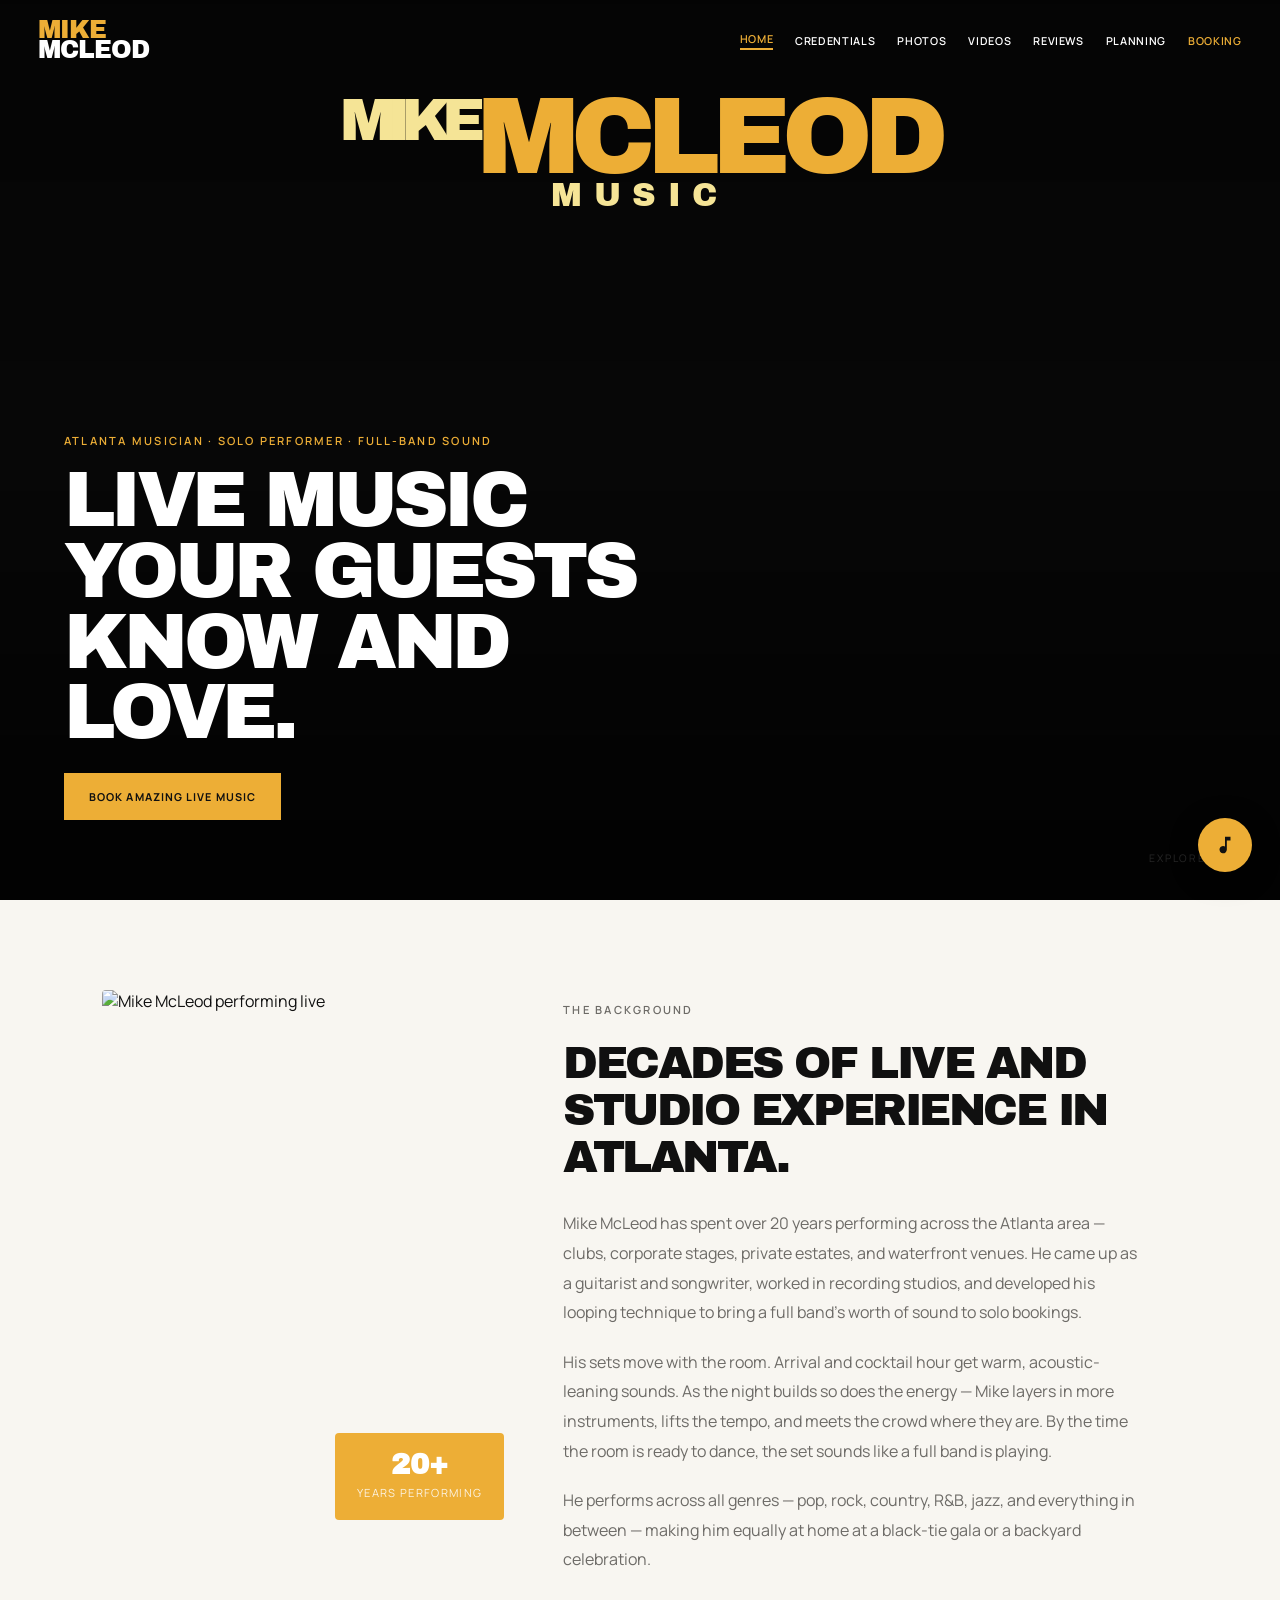
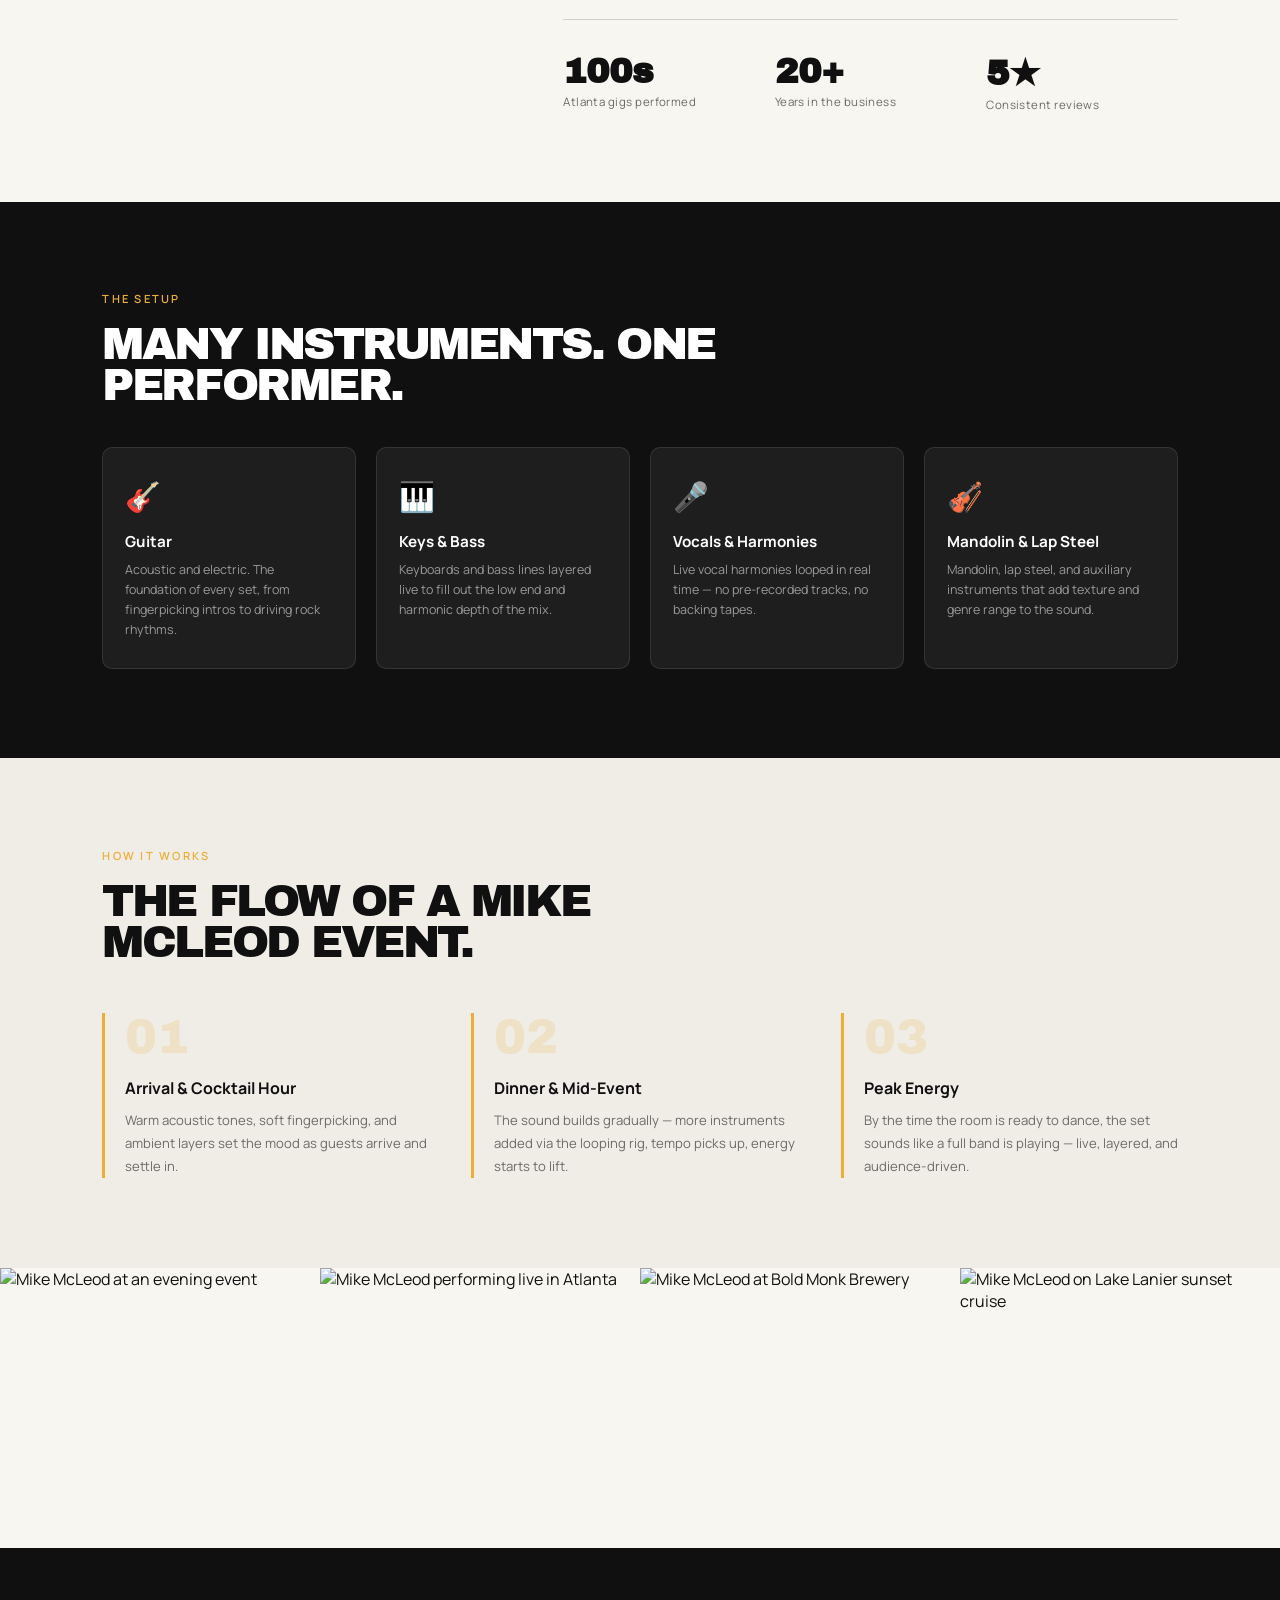
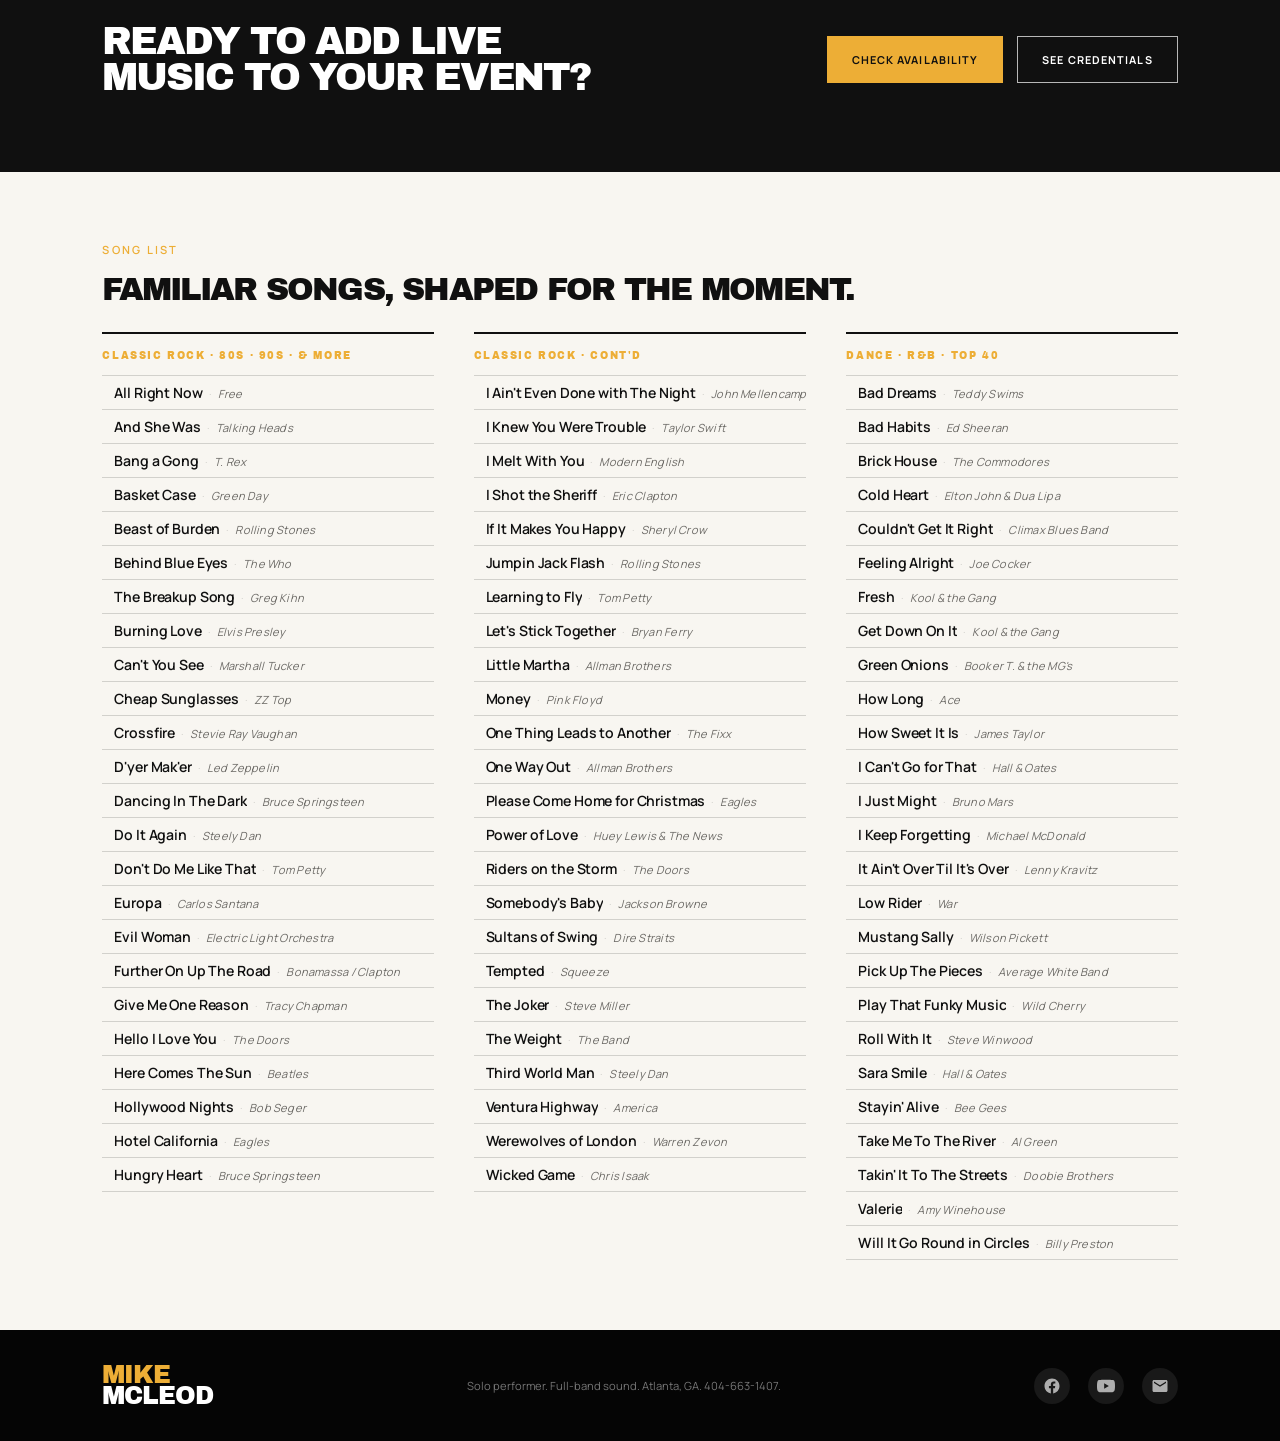
==== commit 9127a0c6: "Redesign song list: 3 columns, compact rows, title·artist inline - Split Classic Rock group into two" ====
--- a/index.html
+++ b/index.html
@@ -257,85 +257,90 @@
         <div class="setlist-group">
           <div class="setlist-genre-label">Classic Rock &middot; 80s &middot; 90s &middot; &amp; More</div>
           <ol class="setlist-rows">
-            <li><span class="sl-num">01</span><span class="sl-title">All Right Now</span><span class="sl-artist">Free</span></li>
-            <li><span class="sl-num">02</span><span class="sl-title">And She Was</span><span class="sl-artist">Talking Heads</span></li>
-            <li><span class="sl-num">03</span><span class="sl-title">Bang a Gong</span><span class="sl-artist">T. Rex</span></li>
-            <li><span class="sl-num">04</span><span class="sl-title">Basket Case</span><span class="sl-artist">Green Day</span></li>
-            <li><span class="sl-num">05</span><span class="sl-title">Beast of Burden</span><span class="sl-artist">Rolling Stones</span></li>
-            <li><span class="sl-num">06</span><span class="sl-title">Behind Blue Eyes</span><span class="sl-artist">The Who</span></li>
-            <li><span class="sl-num">07</span><span class="sl-title">The Breakup Song</span><span class="sl-artist">Greg Kihn</span></li>
-            <li><span class="sl-num">08</span><span class="sl-title">Burning Love</span><span class="sl-artist">Elvis Presley</span></li>
-            <li><span class="sl-num">09</span><span class="sl-title">Can't You See</span><span class="sl-artist">Marshall Tucker</span></li>
-            <li><span class="sl-num">10</span><span class="sl-title">Cheap Sunglasses</span><span class="sl-artist">ZZ Top</span></li>
-            <li><span class="sl-num">11</span><span class="sl-title">Crossfire</span><span class="sl-artist">Stevie Ray Vaughan</span></li>
-            <li><span class="sl-num">12</span><span class="sl-title">D'yer Mak'er</span><span class="sl-artist">Led Zeppelin</span></li>
-            <li><span class="sl-num">13</span><span class="sl-title">Dancing In The Dark</span><span class="sl-artist">Bruce Springsteen</span></li>
-            <li><span class="sl-num">14</span><span class="sl-title">Do It Again</span><span class="sl-artist">Steely Dan</span></li>
-            <li><span class="sl-num">15</span><span class="sl-title">Don't Do Me Like That</span><span class="sl-artist">Tom Petty</span></li>
-            <li><span class="sl-num">16</span><span class="sl-title">Europa</span><span class="sl-artist">Carlos Santana</span></li>
-            <li><span class="sl-num">17</span><span class="sl-title">Evil Woman</span><span class="sl-artist">Electric Light Orchestra</span></li>
-            <li><span class="sl-num">18</span><span class="sl-title">Further On Up The Road</span><span class="sl-artist">Bonamassa / Clapton</span></li>
-            <li><span class="sl-num">19</span><span class="sl-title">Give Me One Reason</span><span class="sl-artist">Tracy Chapman</span></li>
-            <li><span class="sl-num">20</span><span class="sl-title">Hello I Love You</span><span class="sl-artist">The Doors</span></li>
-            <li><span class="sl-num">21</span><span class="sl-title">Here Comes The Sun</span><span class="sl-artist">Beatles</span></li>
-            <li><span class="sl-num">22</span><span class="sl-title">Hollywood Nights</span><span class="sl-artist">Bob Seger</span></li>
-            <li><span class="sl-num">23</span><span class="sl-title">Hotel California</span><span class="sl-artist">Eagles</span></li>
-            <li><span class="sl-num">24</span><span class="sl-title">Hungry Heart</span><span class="sl-artist">Bruce Springsteen</span></li>
-            <li><span class="sl-num">25</span><span class="sl-title">I Ain't Even Done with The Night</span><span class="sl-artist">John Mellencamp</span></li>
-            <li><span class="sl-num">26</span><span class="sl-title">I Knew You Were Trouble</span><span class="sl-artist">Taylor Swift</span></li>
-            <li><span class="sl-num">27</span><span class="sl-title">I Melt With You</span><span class="sl-artist">Modern English</span></li>
-            <li><span class="sl-num">28</span><span class="sl-title">I Shot the Sheriff</span><span class="sl-artist">Eric Clapton</span></li>
-            <li><span class="sl-num">29</span><span class="sl-title">If It Makes You Happy</span><span class="sl-artist">Sheryl Crow</span></li>
-            <li><span class="sl-num">30</span><span class="sl-title">Jumpin Jack Flash</span><span class="sl-artist">Rolling Stones</span></li>
-            <li><span class="sl-num">31</span><span class="sl-title">Learning to Fly</span><span class="sl-artist">Tom Petty</span></li>
-            <li><span class="sl-num">32</span><span class="sl-title">Let's Stick Together</span><span class="sl-artist">Bryan Ferry</span></li>
-            <li><span class="sl-num">33</span><span class="sl-title">Little Martha</span><span class="sl-artist">Allman Brothers</span></li>
-            <li><span class="sl-num">34</span><span class="sl-title">Money</span><span class="sl-artist">Pink Floyd</span></li>
-            <li><span class="sl-num">35</span><span class="sl-title">One Thing Leads to Another</span><span class="sl-artist">The Fixx</span></li>
-            <li><span class="sl-num">36</span><span class="sl-title">One Way Out</span><span class="sl-artist">Allman Brothers</span></li>
-            <li><span class="sl-num">37</span><span class="sl-title">Please Come Home for Christmas</span><span class="sl-artist">Eagles</span></li>
-            <li><span class="sl-num">38</span><span class="sl-title">Power of Love</span><span class="sl-artist">Huey Lewis &amp; The News</span></li>
-            <li><span class="sl-num">39</span><span class="sl-title">Riders on the Storm</span><span class="sl-artist">The Doors</span></li>
-            <li><span class="sl-num">40</span><span class="sl-title">Somebody's Baby</span><span class="sl-artist">Jackson Browne</span></li>
-            <li><span class="sl-num">41</span><span class="sl-title">Sultans of Swing</span><span class="sl-artist">Dire Straits</span></li>
-            <li><span class="sl-num">42</span><span class="sl-title">Tempted</span><span class="sl-artist">Squeeze</span></li>
-            <li><span class="sl-num">43</span><span class="sl-title">The Joker</span><span class="sl-artist">Steve Miller</span></li>
-            <li><span class="sl-num">44</span><span class="sl-title">The Weight</span><span class="sl-artist">The Band</span></li>
-            <li><span class="sl-num">45</span><span class="sl-title">Third World Man</span><span class="sl-artist">Steely Dan</span></li>
-            <li><span class="sl-num">46</span><span class="sl-title">Ventura Highway</span><span class="sl-artist">America</span></li>
-            <li><span class="sl-num">47</span><span class="sl-title">Werewolves of London</span><span class="sl-artist">Warren Zevon</span></li>
-            <li><span class="sl-num">48</span><span class="sl-title">Wicked Game</span><span class="sl-artist">Chris Isaak</span></li>
+            <li><span class="sl-num">01</span><span class="sl-title">All Right Now</span><span class="sl-sep">&middot;</span><span class="sl-artist">Free</span></li>
+            <li><span class="sl-num">02</span><span class="sl-title">And She Was</span><span class="sl-sep">&middot;</span><span class="sl-artist">Talking Heads</span></li>
+            <li><span class="sl-num">03</span><span class="sl-title">Bang a Gong</span><span class="sl-sep">&middot;</span><span class="sl-artist">T. Rex</span></li>
+            <li><span class="sl-num">04</span><span class="sl-title">Basket Case</span><span class="sl-sep">&middot;</span><span class="sl-artist">Green Day</span></li>
+            <li><span class="sl-num">05</span><span class="sl-title">Beast of Burden</span><span class="sl-sep">&middot;</span><span class="sl-artist">Rolling Stones</span></li>
+            <li><span class="sl-num">06</span><span class="sl-title">Behind Blue Eyes</span><span class="sl-sep">&middot;</span><span class="sl-artist">The Who</span></li>
+            <li><span class="sl-num">07</span><span class="sl-title">The Breakup Song</span><span class="sl-sep">&middot;</span><span class="sl-artist">Greg Kihn</span></li>
+            <li><span class="sl-num">08</span><span class="sl-title">Burning Love</span><span class="sl-sep">&middot;</span><span class="sl-artist">Elvis Presley</span></li>
+            <li><span class="sl-num">09</span><span class="sl-title">Can't You See</span><span class="sl-sep">&middot;</span><span class="sl-artist">Marshall Tucker</span></li>
+            <li><span class="sl-num">10</span><span class="sl-title">Cheap Sunglasses</span><span class="sl-sep">&middot;</span><span class="sl-artist">ZZ Top</span></li>
+            <li><span class="sl-num">11</span><span class="sl-title">Crossfire</span><span class="sl-sep">&middot;</span><span class="sl-artist">Stevie Ray Vaughan</span></li>
+            <li><span class="sl-num">12</span><span class="sl-title">D'yer Mak'er</span><span class="sl-sep">&middot;</span><span class="sl-artist">Led Zeppelin</span></li>
+            <li><span class="sl-num">13</span><span class="sl-title">Dancing In The Dark</span><span class="sl-sep">&middot;</span><span class="sl-artist">Bruce Springsteen</span></li>
+            <li><span class="sl-num">14</span><span class="sl-title">Do It Again</span><span class="sl-sep">&middot;</span><span class="sl-artist">Steely Dan</span></li>
+            <li><span class="sl-num">15</span><span class="sl-title">Don't Do Me Like That</span><span class="sl-sep">&middot;</span><span class="sl-artist">Tom Petty</span></li>
+            <li><span class="sl-num">16</span><span class="sl-title">Europa</span><span class="sl-sep">&middot;</span><span class="sl-artist">Carlos Santana</span></li>
+            <li><span class="sl-num">17</span><span class="sl-title">Evil Woman</span><span class="sl-sep">&middot;</span><span class="sl-artist">Electric Light Orchestra</span></li>
+            <li><span class="sl-num">18</span><span class="sl-title">Further On Up The Road</span><span class="sl-sep">&middot;</span><span class="sl-artist">Bonamassa / Clapton</span></li>
+            <li><span class="sl-num">19</span><span class="sl-title">Give Me One Reason</span><span class="sl-sep">&middot;</span><span class="sl-artist">Tracy Chapman</span></li>
+            <li><span class="sl-num">20</span><span class="sl-title">Hello I Love You</span><span class="sl-sep">&middot;</span><span class="sl-artist">The Doors</span></li>
+            <li><span class="sl-num">21</span><span class="sl-title">Here Comes The Sun</span><span class="sl-sep">&middot;</span><span class="sl-artist">Beatles</span></li>
+            <li><span class="sl-num">22</span><span class="sl-title">Hollywood Nights</span><span class="sl-sep">&middot;</span><span class="sl-artist">Bob Seger</span></li>
+            <li><span class="sl-num">23</span><span class="sl-title">Hotel California</span><span class="sl-sep">&middot;</span><span class="sl-artist">Eagles</span></li>
+            <li><span class="sl-num">24</span><span class="sl-title">Hungry Heart</span><span class="sl-sep">&middot;</span><span class="sl-artist">Bruce Springsteen</span></li>
+          </ol>
+        </div>
+        <div class="setlist-group">
+          <div class="setlist-genre-label">Classic Rock &middot; cont'd</div>
+          <ol class="setlist-rows">
+            <li><span class="sl-num">25</span><span class="sl-title">I Ain't Even Done with The Night</span><span class="sl-sep">&middot;</span><span class="sl-artist">John Mellencamp</span></li>
+            <li><span class="sl-num">26</span><span class="sl-title">I Knew You Were Trouble</span><span class="sl-sep">&middot;</span><span class="sl-artist">Taylor Swift</span></li>
+            <li><span class="sl-num">27</span><span class="sl-title">I Melt With You</span><span class="sl-sep">&middot;</span><span class="sl-artist">Modern English</span></li>
+            <li><span class="sl-num">28</span><span class="sl-title">I Shot the Sheriff</span><span class="sl-sep">&middot;</span><span class="sl-artist">Eric Clapton</span></li>
+            <li><span class="sl-num">29</span><span class="sl-title">If It Makes You Happy</span><span class="sl-sep">&middot;</span><span class="sl-artist">Sheryl Crow</span></li>
+            <li><span class="sl-num">30</span><span class="sl-title">Jumpin Jack Flash</span><span class="sl-sep">&middot;</span><span class="sl-artist">Rolling Stones</span></li>
+            <li><span class="sl-num">31</span><span class="sl-title">Learning to Fly</span><span class="sl-sep">&middot;</span><span class="sl-artist">Tom Petty</span></li>
+            <li><span class="sl-num">32</span><span class="sl-title">Let's Stick Together</span><span class="sl-sep">&middot;</span><span class="sl-artist">Bryan Ferry</span></li>
+            <li><span class="sl-num">33</span><span class="sl-title">Little Martha</span><span class="sl-sep">&middot;</span><span class="sl-artist">Allman Brothers</span></li>
+            <li><span class="sl-num">34</span><span class="sl-title">Money</span><span class="sl-sep">&middot;</span><span class="sl-artist">Pink Floyd</span></li>
+            <li><span class="sl-num">35</span><span class="sl-title">One Thing Leads to Another</span><span class="sl-sep">&middot;</span><span class="sl-artist">The Fixx</span></li>
+            <li><span class="sl-num">36</span><span class="sl-title">One Way Out</span><span class="sl-sep">&middot;</span><span class="sl-artist">Allman Brothers</span></li>
+            <li><span class="sl-num">37</span><span class="sl-title">Please Come Home for Christmas</span><span class="sl-sep">&middot;</span><span class="sl-artist">Eagles</span></li>
+            <li><span class="sl-num">38</span><span class="sl-title">Power of Love</span><span class="sl-sep">&middot;</span><span class="sl-artist">Huey Lewis &amp; The News</span></li>
+            <li><span class="sl-num">39</span><span class="sl-title">Riders on the Storm</span><span class="sl-sep">&middot;</span><span class="sl-artist">The Doors</span></li>
+            <li><span class="sl-num">40</span><span class="sl-title">Somebody's Baby</span><span class="sl-sep">&middot;</span><span class="sl-artist">Jackson Browne</span></li>
+            <li><span class="sl-num">41</span><span class="sl-title">Sultans of Swing</span><span class="sl-sep">&middot;</span><span class="sl-artist">Dire Straits</span></li>
+            <li><span class="sl-num">42</span><span class="sl-title">Tempted</span><span class="sl-sep">&middot;</span><span class="sl-artist">Squeeze</span></li>
+            <li><span class="sl-num">43</span><span class="sl-title">The Joker</span><span class="sl-sep">&middot;</span><span class="sl-artist">Steve Miller</span></li>
+            <li><span class="sl-num">44</span><span class="sl-title">The Weight</span><span class="sl-sep">&middot;</span><span class="sl-artist">The Band</span></li>
+            <li><span class="sl-num">45</span><span class="sl-title">Third World Man</span><span class="sl-sep">&middot;</span><span class="sl-artist">Steely Dan</span></li>
+            <li><span class="sl-num">46</span><span class="sl-title">Ventura Highway</span><span class="sl-sep">&middot;</span><span class="sl-artist">America</span></li>
+            <li><span class="sl-num">47</span><span class="sl-title">Werewolves of London</span><span class="sl-sep">&middot;</span><span class="sl-artist">Warren Zevon</span></li>
+            <li><span class="sl-num">48</span><span class="sl-title">Wicked Game</span><span class="sl-sep">&middot;</span><span class="sl-artist">Chris Isaak</span></li>
           </ol>
         </div>
         <div class="setlist-group">
           <div class="setlist-genre-label">Dance &middot; R&amp;B &middot; Top 40</div>
           <ol class="setlist-rows">
-            <li><span class="sl-num">01</span><span class="sl-title">Bad Dreams</span><span class="sl-artist">Teddy Swims</span></li>
-            <li><span class="sl-num">02</span><span class="sl-title">Bad Habits</span><span class="sl-artist">Ed Sheeran</span></li>
-            <li><span class="sl-num">03</span><span class="sl-title">Brick House</span><span class="sl-artist">The Commodores</span></li>
-            <li><span class="sl-num">04</span><span class="sl-title">Cold Heart</span><span class="sl-artist">Elton John &amp; Dua Lipa</span></li>
-            <li><span class="sl-num">05</span><span class="sl-title">Couldn't Get It Right</span><span class="sl-artist">Climax Blues Band</span></li>
-            <li><span class="sl-num">06</span><span class="sl-title">Feeling Alright</span><span class="sl-artist">Joe Cocker</span></li>
-            <li><span class="sl-num">07</span><span class="sl-title">Fresh</span><span class="sl-artist">Kool &amp; the Gang</span></li>
-            <li><span class="sl-num">08</span><span class="sl-title">Get Down On It</span><span class="sl-artist">Kool &amp; the Gang</span></li>
-            <li><span class="sl-num">09</span><span class="sl-title">Green Onions</span><span class="sl-artist">Booker T. &amp; the MG's</span></li>
-            <li><span class="sl-num">10</span><span class="sl-title">How Long</span><span class="sl-artist">Ace</span></li>
-            <li><span class="sl-num">11</span><span class="sl-title">How Sweet It Is</span><span class="sl-artist">James Taylor</span></li>
-            <li><span class="sl-num">12</span><span class="sl-title">I Can't Go for That</span><span class="sl-artist">Hall &amp; Oates</span></li>
-            <li><span class="sl-num">13</span><span class="sl-title">I Just Might</span><span class="sl-artist">Bruno Mars</span></li>
-            <li><span class="sl-num">14</span><span class="sl-title">I Keep Forgetting</span><span class="sl-artist">Michael McDonald</span></li>
-            <li><span class="sl-num">15</span><span class="sl-title">It Ain't Over Til It's Over</span><span class="sl-artist">Lenny Kravitz</span></li>
-            <li><span class="sl-num">16</span><span class="sl-title">Low Rider</span><span class="sl-artist">War</span></li>
-            <li><span class="sl-num">17</span><span class="sl-title">Mustang Sally</span><span class="sl-artist">Wilson Pickett</span></li>
-            <li><span class="sl-num">18</span><span class="sl-title">Pick Up The Pieces</span><span class="sl-artist">Average White Band</span></li>
-            <li><span class="sl-num">19</span><span class="sl-title">Play That Funky Music</span><span class="sl-artist">Wild Cherry</span></li>
-            <li><span class="sl-num">20</span><span class="sl-title">Roll With It</span><span class="sl-artist">Steve Winwood</span></li>
-            <li><span class="sl-num">21</span><span class="sl-title">Sara Smile</span><span class="sl-artist">Hall &amp; Oates</span></li>
-            <li><span class="sl-num">22</span><span class="sl-title">Stayin' Alive</span><span class="sl-artist">Bee Gees</span></li>
-            <li><span class="sl-num">23</span><span class="sl-title">Take Me To The River</span><span class="sl-artist">Al Green</span></li>
-            <li><span class="sl-num">24</span><span class="sl-title">Takin' It To The Streets</span><span class="sl-artist">Doobie Brothers</span></li>
-            <li><span class="sl-num">25</span><span class="sl-title">Valerie</span><span class="sl-artist">Amy Winehouse</span></li>
-            <li><span class="sl-num">26</span><span class="sl-title">Will It Go Round in Circles</span><span class="sl-artist">Billy Preston</span></li>
+            <li><span class="sl-num">01</span><span class="sl-title">Bad Dreams</span><span class="sl-sep">&middot;</span><span class="sl-artist">Teddy Swims</span></li>
+            <li><span class="sl-num">02</span><span class="sl-title">Bad Habits</span><span class="sl-sep">&middot;</span><span class="sl-artist">Ed Sheeran</span></li>
+            <li><span class="sl-num">03</span><span class="sl-title">Brick House</span><span class="sl-sep">&middot;</span><span class="sl-artist">The Commodores</span></li>
+            <li><span class="sl-num">04</span><span class="sl-title">Cold Heart</span><span class="sl-sep">&middot;</span><span class="sl-artist">Elton John &amp; Dua Lipa</span></li>
+            <li><span class="sl-num">05</span><span class="sl-title">Couldn't Get It Right</span><span class="sl-sep">&middot;</span><span class="sl-artist">Climax Blues Band</span></li>
+            <li><span class="sl-num">06</span><span class="sl-title">Feeling Alright</span><span class="sl-sep">&middot;</span><span class="sl-artist">Joe Cocker</span></li>
+            <li><span class="sl-num">07</span><span class="sl-title">Fresh</span><span class="sl-sep">&middot;</span><span class="sl-artist">Kool &amp; the Gang</span></li>
+            <li><span class="sl-num">08</span><span class="sl-title">Get Down On It</span><span class="sl-sep">&middot;</span><span class="sl-artist">Kool &amp; the Gang</span></li>
+            <li><span class="sl-num">09</span><span class="sl-title">Green Onions</span><span class="sl-sep">&middot;</span><span class="sl-artist">Booker T. &amp; the MG's</span></li>
+            <li><span class="sl-num">10</span><span class="sl-title">How Long</span><span class="sl-sep">&middot;</span><span class="sl-artist">Ace</span></li>
+            <li><span class="sl-num">11</span><span class="sl-title">How Sweet It Is</span><span class="sl-sep">&middot;</span><span class="sl-artist">James Taylor</span></li>
+            <li><span class="sl-num">12</span><span class="sl-title">I Can't Go for That</span><span class="sl-sep">&middot;</span><span class="sl-artist">Hall &amp; Oates</span></li>
+            <li><span class="sl-num">13</span><span class="sl-title">I Just Might</span><span class="sl-sep">&middot;</span><span class="sl-artist">Bruno Mars</span></li>
+            <li><span class="sl-num">14</span><span class="sl-title">I Keep Forgetting</span><span class="sl-sep">&middot;</span><span class="sl-artist">Michael McDonald</span></li>
+            <li><span class="sl-num">15</span><span class="sl-title">It Ain't Over Til It's Over</span><span class="sl-sep">&middot;</span><span class="sl-artist">Lenny Kravitz</span></li>
+            <li><span class="sl-num">16</span><span class="sl-title">Low Rider</span><span class="sl-sep">&middot;</span><span class="sl-artist">War</span></li>
+            <li><span class="sl-num">17</span><span class="sl-title">Mustang Sally</span><span class="sl-sep">&middot;</span><span class="sl-artist">Wilson Pickett</span></li>
+            <li><span class="sl-num">18</span><span class="sl-title">Pick Up The Pieces</span><span class="sl-sep">&middot;</span><span class="sl-artist">Average White Band</span></li>
+            <li><span class="sl-num">19</span><span class="sl-title">Play That Funky Music</span><span class="sl-sep">&middot;</span><span class="sl-artist">Wild Cherry</span></li>
+            <li><span class="sl-num">20</span><span class="sl-title">Roll With It</span><span class="sl-sep">&middot;</span><span class="sl-artist">Steve Winwood</span></li>
+            <li><span class="sl-num">21</span><span class="sl-title">Sara Smile</span><span class="sl-sep">&middot;</span><span class="sl-artist">Hall &amp; Oates</span></li>
+            <li><span class="sl-num">22</span><span class="sl-title">Stayin' Alive</span><span class="sl-sep">&middot;</span><span class="sl-artist">Bee Gees</span></li>
+            <li><span class="sl-num">23</span><span class="sl-title">Take Me To The River</span><span class="sl-sep">&middot;</span><span class="sl-artist">Al Green</span></li>
+            <li><span class="sl-num">24</span><span class="sl-title">Takin' It To The Streets</span><span class="sl-sep">&middot;</span><span class="sl-artist">Doobie Brothers</span></li>
+            <li><span class="sl-num">25</span><span class="sl-title">Valerie</span><span class="sl-sep">&middot;</span><span class="sl-artist">Amy Winehouse</span></li>
+            <li><span class="sl-num">26</span><span class="sl-title">Will It Go Round in Circles</span><span class="sl-sep">&middot;</span><span class="sl-artist">Billy Preston</span></li>
           </ol>
         </div>
       </div>
--- a/styles.css
+++ b/styles.css
@@ -75,18 +75,21 @@
 .stats strong, .stats span { display: block; }
 .stats strong { font-family: "Archivo Black", sans-serif; font-size: 2.1rem; font-weight: 400; }
 .stats span { color: var(--muted); font-size: .72rem; }
-.setlist-section { background: var(--paper); padding: 110px 8vw; }
-.setlist-header { display: flex; align-items: flex-end; justify-content: space-between; margin-bottom: 40px; }
+.setlist-section { background: var(--paper); padding: 70px 8vw; }
+.setlist-header { display: flex; align-items: flex-end; justify-content: space-between; margin-bottom: 28px; }
 .setlist-header h2 { font-size: clamp(1.6rem, 2.5vw, 2.4rem); }
-.setlist-columns { display: grid; grid-template-columns: 1fr 1fr; gap: 0 60px; }
+.setlist-columns { display: grid; grid-template-columns: 1fr 1fr 1fr; gap: 0 40px; }
 .setlist-group { border-top: 2px solid var(--ink); }
 .setlist-genre-label { font-family: "Archivo Black", sans-serif; font-size: .62rem; letter-spacing: .16em; text-transform: uppercase; color: var(--rust); padding: 16px 0 14px; border-bottom: 1px solid var(--line); }
 .setlist-rows { list-style: none; margin: 0; padding: 0; }
-.setlist-rows li { display: grid; grid-template-columns: minmax(0, 1fr) auto; align-items: baseline; column-gap: 16px; padding: 11px 0; border-bottom: 1px solid var(--line); transition: background .15s; }
+.setlist-rows li { position: relative; display: flex; align-items: baseline; gap: 6px; padding: 7px 0 7px 12px; border-bottom: 1px solid var(--line); transition: background .15s; }
+.setlist-rows li::before { content: ''; position: absolute; left: 0; top: 50%; transform: translateY(-50%); width: 3px; height: 0; background: var(--rust); border-radius: 2px; transition: height 0.2s ease; }
+.setlist-rows li:hover::before { height: 70%; }
 .setlist-rows li:hover .sl-title { color: var(--rust); }
 .sl-num { display: none; }
-.sl-title { font-size: .88rem; font-weight: 600; color: var(--ink); letter-spacing: -.01em; transition: color .15s; overflow: hidden; text-overflow: ellipsis; white-space: nowrap; }
-.sl-artist { font-size: .7rem; color: var(--muted); font-style: italic; letter-spacing: .02em; white-space: nowrap; }
+.sl-title { font-size: .88rem; font-weight: 600; color: var(--ink); letter-spacing: -.01em; transition: color .15s; white-space: nowrap; overflow: hidden; text-overflow: ellipsis; flex-shrink: 1; min-width: 0; }
+.sl-sep { font-size: .7rem; color: var(--line); flex-shrink: 0; }
+.sl-artist { font-size: .7rem; color: var(--muted); font-style: italic; letter-spacing: .02em; white-space: nowrap; flex-shrink: 0; }
 .section-heading { display: flex; align-items: end; justify-content: space-between; margin-bottom: 50px; }
 .track-list { border-top: 1px solid var(--line); }
 .track { display: grid; grid-template-columns: auto 1fr auto; align-items: center; gap: 20px; padding: 24px 8px; border-bottom: 1px solid var(--line); }
@@ -195,11 +198,6 @@
   .float-call-link, .float-book-link { padding: 14px 16px; font-size: .66rem; }
 }
 
-/* ── Song row hover bar ─────────────────────────────────── */
-.setlist-rows li { position: relative; padding-left: 12px; transition: background .15s; }
-.setlist-rows li::before { content: ''; position: absolute; left: 0; top: 50%; transform: translateY(-50%); width: 3px; height: 0; background: var(--rust); border-radius: 2px; transition: height 0.2s ease; }
-.setlist-rows li:hover::before { height: 70%; }
-.setlist-rows li:hover .sl-title { color: var(--rust); }
 
 /* ── Interior pages ─────────────────────────────────────── */
 .page-hero { background: var(--ink); color: white; min-height: 36vh; display: flex; flex-direction: column; justify-content: flex-end; padding: 9rem 8vw 4rem; }
@@ -289,10 +287,10 @@
   .section { padding: 75px 22px; }
   .gallery { padding-top: 35px; }
   .release, .about, .booking { grid-template-columns: 1fr; }
-  .setlist-section { padding: 75px 22px; }
-  .setlist-header { align-items: flex-start; flex-direction: column; gap: 20px; }
+  .setlist-section { padding: 50px 22px; }
+  .setlist-header { align-items: flex-start; flex-direction: column; gap: 16px; }
   .setlist-columns { grid-template-columns: 1fr; gap: 0; }
-  .setlist-group + .setlist-group { margin-top: 40px; }
+  .setlist-group + .setlist-group { margin-top: 32px; }
   .release-art { min-height: 430px; }
   .album-title { top: 25px; left: 20px; font-size: 3.7rem; }
   .release-copy h2 { font-size: 4.4rem; }
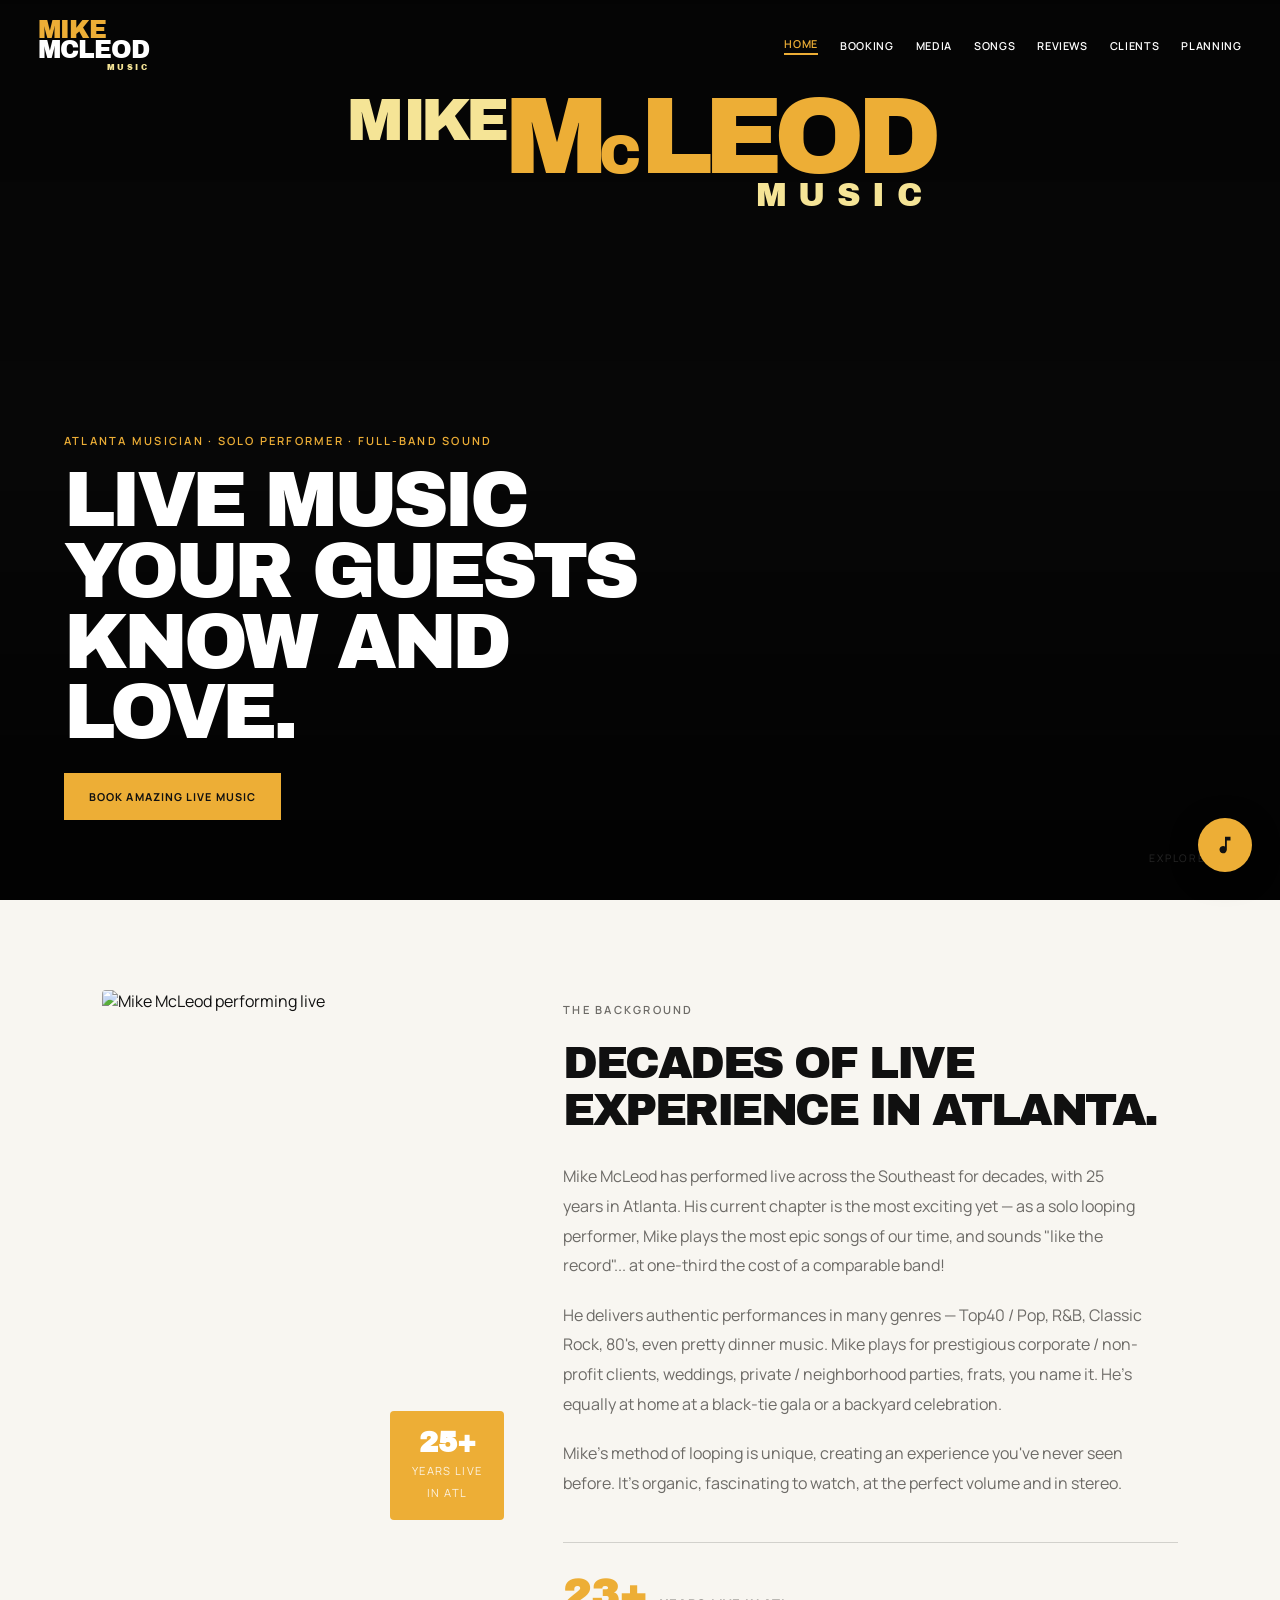
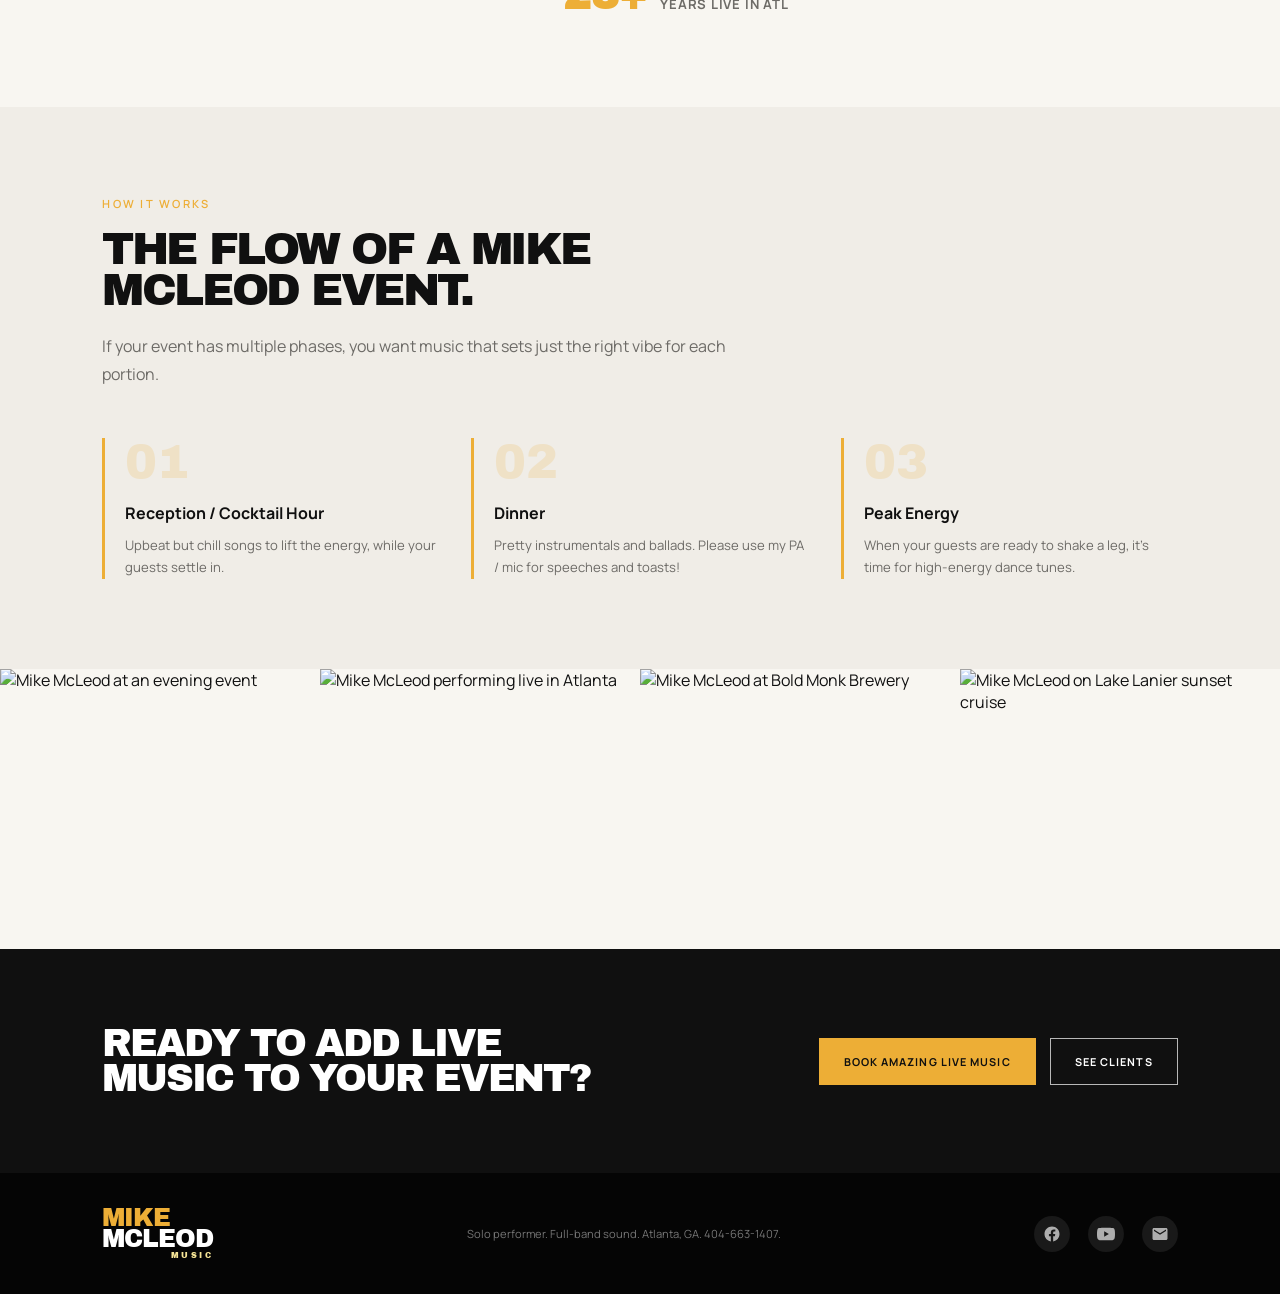
==== commit dcadac68: "Major restructure: Media + Songs pages, Clients rename, content refresh Page restructure: - Combined" ====
--- a/index.html
+++ b/index.html
@@ -80,9 +80,10 @@
     .about-text { padding-top: 10px; }
     .about-text h2 { font-size: clamp(2rem, 3.5vw, 3rem); line-height: 1.05; margin: 12px 0 28px; }
     .about-text p { color: var(--muted); line-height: 1.85; margin-bottom: 20px; max-width: 580px; }
-    .about-stats { display: grid; grid-template-columns: repeat(3,1fr); gap: 20px; margin-top: 44px; padding-top: 32px; border-top: 1px solid var(--line); }
-    .about-stats div strong { display: block; font-family: "Archivo Black", sans-serif; font-size: 2.2rem; color: var(--ink); }
-    .about-stats div span { display: block; font-size: .72rem; color: var(--muted); margin-top: 4px; letter-spacing: .04em; }
+    .about-stats { display: flex; align-items: baseline; gap: 18px; margin-top: 44px; padding-top: 32px; border-top: 1px solid var(--line); }
+    .about-stats div { display: flex; align-items: baseline; gap: 14px; }
+    .about-stats div strong { display: block; font-family: "Archivo Black", sans-serif; font-size: 2.6rem; color: var(--rust); line-height: 1; }
+    .about-stats div span { display: block; font-size: .82rem; color: var(--muted); letter-spacing: .06em; text-transform: uppercase; font-weight: 700; }
     .instruments-section { background: var(--ink); color: #fff; padding: 7vw 8vw; }
     .instruments-section .eyebrow { color: var(--rust); }
     .instruments-section h2 { color: #fff; font-size: clamp(2rem, 3.5vw, 3rem); margin: 12px 0 40px; }
@@ -92,7 +93,8 @@
     .instrument-card h3 { font-size: .95rem; font-weight: 700; color: #fff; margin-bottom: 8px; }
     .instrument-card p { font-size: .78rem; color: rgba(255,255,255,.55); line-height: 1.6; margin: 0; }
     .how-section { background: var(--cream); padding: 7vw 8vw; }
-    .how-section h2 { font-size: clamp(2rem, 3.5vw, 3rem); margin: 12px 0 50px; max-width: 600px; }
+    .how-section h2 { font-size: clamp(2rem, 3.5vw, 3rem); margin: 12px 0 20px; max-width: 600px; }
+    .how-intro { max-width: 640px; margin: 0 0 50px; color: var(--muted); font-size: 1rem; line-height: 1.75; }
     .how-steps { display: grid; grid-template-columns: repeat(3,1fr); gap: 32px; }
     .how-step { position: relative; padding-left: 20px; border-left: 3px solid var(--rust); }
     .how-step .step-num { font-family: "Archivo Black", sans-serif; font-size: 3rem; color: var(--rust); opacity: .18; line-height: 1; margin-bottom: 8px; }
@@ -105,8 +107,8 @@
       .about-bio { grid-template-columns: 1fr; padding: 55px 22px 60px; }
       .about-photo { margin-bottom: 40px; }
       .about-photo-badge { right: 16px; }
-      .about-stats { grid-template-columns: repeat(3,1fr); gap: 10px; }
-      .about-stats div strong { font-size: 1.7rem; }
+      .about-stats div strong { font-size: 1.9rem; }
+      .about-stats div span { font-size: .72rem; }
       .about-text h2 { font-size: 1.9rem; }
       .instruments-section { padding: 60px 22px; }
       .instruments-grid { grid-template-columns: repeat(2,1fr); }
@@ -120,29 +122,29 @@
 </head>
 <body>
   <header class="site-header">
-    <a class="logo" href="#home"><span>Mike</span> McLeod</a>
+    <a class="logo" href="#home"><span>Mike</span> McLeod<small>Music</small></a>
     <button class="menu-button" type="button" aria-label="Open menu" aria-expanded="false">
       <span></span><span></span><span></span>
     </button>
     <nav>
       <a href="index.html" class="active">Home</a>
-      <a href="credentials.html">Credentials</a>
-      <a href="photos.html">Photos</a>
-      <a href="videos.html">Videos</a>
+      <a href="booking.html">Booking</a>
+      <a href="media.html">Media</a>
+      <a href="songs.html">Songs</a>
       <a href="reviews.html">Reviews</a>
+      <a href="clients.html">Clients</a>
       <a href="planning-guide.html">Planning</a>
-      <a class="nav-cta" href="booking.html">Booking</a>
     </nav>
   </header>
 
   <main>
     <section class="hero" id="home">
-      <iframe class="hero-youtube" src="https://www.youtube.com/embed/QMMGOGP_DRU?autoplay=1&mute=1&controls=0&playsinline=1&loop=1&playlist=QMMGOGP_DRU&rel=0&modestbranding=1&iv_load_policy=3" title="Mike McLeod Music background performance video" allow="autoplay; encrypted-media; picture-in-picture; web-share" allowfullscreen></iframe>
+      <iframe class="hero-youtube" src="https://www.youtube.com/embed/lbnCePKQ9xg?autoplay=1&mute=1&controls=0&playsinline=1&loop=1&playlist=lbnCePKQ9xg&rel=0&modestbranding=1&iv_load_policy=3" title="Mike McLeod Music — Episode 1: Introduction" allow="autoplay; encrypted-media; picture-in-picture; web-share" allowfullscreen></iframe>
       <div class="hero-overlay"></div>
       <div class="hero-wordmark" aria-label="Mike McLeod Music">
         <div class="hero-wordmark-name">
-          <span>Mike</span>
-          <strong>McLeod</strong>
+          <span class="hero-wm-mike"><em>M</em><em>ike</em></span>
+          <strong>M<em class="hero-wm-c">c</em>Leod</strong>
         </div>
         <div class="hero-wordmark-tag">Music</div>
       </div>
@@ -159,71 +161,43 @@
       <div class="about-photo">
         <img src="https://mikemcleodmusic.com/wp-content/uploads/2023/11/main.jpg" alt="Mike McLeod performing live">
         <div class="about-photo-badge">
-          <strong>20+</strong>
-          <span>Years performing</span>
+          <strong>25+</strong>
+          <span>Years Live<br>in ATL</span>
         </div>
       </div>
       <div class="about-text">
         <p class="eyebrow">The background</p>
-        <h2>Decades of live and studio experience in Atlanta.</h2>
-        <p>Mike McLeod has spent over 20 years performing across the Atlanta area — clubs, corporate stages, private estates, and waterfront venues. He came up as a guitarist and songwriter, worked in recording studios, and developed his looping technique to bring a full band's worth of sound to solo bookings.</p>
-        <p>His sets move with the room. Arrival and cocktail hour get warm, acoustic-leaning sounds. As the night builds so does the energy — Mike layers in more instruments, lifts the tempo, and meets the crowd where they are. By the time the room is ready to dance, the set sounds like a full band is playing.</p>
-        <p>He performs across all genres — pop, rock, country, R&amp;B, jazz, and everything in between — making him equally at home at a black-tie gala or a backyard celebration.</p>
+        <h2>Decades of live experience in Atlanta.</h2>
+        <p>Mike McLeod has performed live across the Southeast for decades, with 25 years in Atlanta. His current chapter is the most exciting yet — as a solo looping performer, Mike plays the most epic songs of our time, and sounds "like the record"... at one-third the cost of a comparable band!</p>
+        <p>He delivers authentic performances in many genres — Top40 / Pop, R&amp;B, Classic Rock, 80's, even pretty dinner music. Mike plays for prestigious corporate / non-profit clients, weddings, private / neighborhood parties, frats, you name it. He's equally at home at a black-tie gala or a backyard celebration.</p>
+        <p>Mike's method of looping is unique, creating an experience you've never seen before. It's organic, fascinating to watch, at the perfect volume and in stereo.</p>
         <div class="about-stats">
-          <div><strong>100s</strong><span>Atlanta gigs performed</span></div>
-          <div><strong>20+</strong><span>Years in the business</span></div>
-          <div><strong>5★</strong><span>Consistent reviews</span></div>
-        </div>
-      </div>
-    </section>
-
-    <!-- Instruments -->
-    <section class="instruments-section">
-      <p class="eyebrow">The setup</p>
-      <h2>Many instruments. One performer.</h2>
-      <div class="instruments-grid">
-        <div class="instrument-card">
-          <div class="icon">🎸</div>
-          <h3>Guitar</h3>
-          <p>Acoustic and electric. The foundation of every set, from fingerpicking intros to driving rock rhythms.</p>
-        </div>
-        <div class="instrument-card">
-          <div class="icon">🎹</div>
-          <h3>Keys &amp; Bass</h3>
-          <p>Keyboards and bass lines layered live to fill out the low end and harmonic depth of the mix.</p>
-        </div>
-        <div class="instrument-card">
-          <div class="icon">🎤</div>
-          <h3>Vocals &amp; Harmonies</h3>
-          <p>Live vocal harmonies looped in real time — no pre-recorded tracks, no backing tapes.</p>
-        </div>
-        <div class="instrument-card">
-          <div class="icon">🎻</div>
-          <h3>Mandolin &amp; Lap Steel</h3>
-          <p>Mandolin, lap steel, and auxiliary instruments that add texture and genre range to the sound.</p>
-        </div>
-      </div>
-    </section>
+          <div><strong>25+</strong><span>Years Live in ATL</span></div>
+        </div>
+      </div>
+    </section>
+
 
     <!-- How it works -->
     <section class="how-section">
       <p class="eyebrow">How it works</p>
       <h2>The flow of a Mike McLeod event.</h2>
+      <p class="how-intro">If your event has multiple phases, you want music that sets just the right vibe for each portion.</p>
       <div class="how-steps">
         <div class="how-step">
           <div class="step-num">01</div>
-          <h3>Arrival &amp; Cocktail Hour</h3>
-          <p>Warm acoustic tones, soft fingerpicking, and ambient layers set the mood as guests arrive and settle in.</p>
+          <h3>Reception / Cocktail Hour</h3>
+          <p>Upbeat but chill songs to lift the energy, while your guests settle in.</p>
         </div>
         <div class="how-step">
           <div class="step-num">02</div>
-          <h3>Dinner &amp; Mid-Event</h3>
-          <p>The sound builds gradually — more instruments added via the looping rig, tempo picks up, energy starts to lift.</p>
+          <h3>Dinner</h3>
+          <p>Pretty instrumentals and ballads. Please use my PA / mic for speeches and toasts!</p>
         </div>
         <div class="how-step">
           <div class="step-num">03</div>
           <h3>Peak Energy</h3>
-          <p>By the time the room is ready to dance, the set sounds like a full band is playing — live, layered, and audience-driven.</p>
+          <p>When your guests are ready to shake a leg, it's time for high-energy dance tunes.</p>
         </div>
       </div>
     </section>
@@ -240,115 +214,15 @@
     <section class="about-cta">
       <h2>Ready to add live music to your event?</h2>
       <div class="about-cta-buttons">
-        <a class="button primary" href="booking.html">Check Availability</a>
-        <a class="button outline" href="credentials.html">See Credentials</a>
-      </div>
-    </section>
-
-    <!-- Song List -->
-    <section class="setlist-section" id="music">
-      <div class="setlist-header">
-        <div>
-          <p class="eyebrow">Song list</p>
-          <h2>Familiar songs, shaped for the moment.</h2>
-        </div>
-      </div>
-      <div class="setlist-columns">
-        <div class="setlist-group">
-          <div class="setlist-genre-label">Classic Rock &middot; 80s &middot; 90s &middot; &amp; More</div>
-          <ol class="setlist-rows">
-            <li><span class="sl-num">01</span><span class="sl-title">All Right Now</span><span class="sl-sep">&middot;</span><span class="sl-artist">Free</span></li>
-            <li><span class="sl-num">02</span><span class="sl-title">And She Was</span><span class="sl-sep">&middot;</span><span class="sl-artist">Talking Heads</span></li>
-            <li><span class="sl-num">03</span><span class="sl-title">Bang a Gong</span><span class="sl-sep">&middot;</span><span class="sl-artist">T. Rex</span></li>
-            <li><span class="sl-num">04</span><span class="sl-title">Basket Case</span><span class="sl-sep">&middot;</span><span class="sl-artist">Green Day</span></li>
-            <li><span class="sl-num">05</span><span class="sl-title">Beast of Burden</span><span class="sl-sep">&middot;</span><span class="sl-artist">Rolling Stones</span></li>
-            <li><span class="sl-num">06</span><span class="sl-title">Behind Blue Eyes</span><span class="sl-sep">&middot;</span><span class="sl-artist">The Who</span></li>
-            <li><span class="sl-num">07</span><span class="sl-title">The Breakup Song</span><span class="sl-sep">&middot;</span><span class="sl-artist">Greg Kihn</span></li>
-            <li><span class="sl-num">08</span><span class="sl-title">Burning Love</span><span class="sl-sep">&middot;</span><span class="sl-artist">Elvis Presley</span></li>
-            <li><span class="sl-num">09</span><span class="sl-title">Can't You See</span><span class="sl-sep">&middot;</span><span class="sl-artist">Marshall Tucker</span></li>
-            <li><span class="sl-num">10</span><span class="sl-title">Cheap Sunglasses</span><span class="sl-sep">&middot;</span><span class="sl-artist">ZZ Top</span></li>
-            <li><span class="sl-num">11</span><span class="sl-title">Crossfire</span><span class="sl-sep">&middot;</span><span class="sl-artist">Stevie Ray Vaughan</span></li>
-            <li><span class="sl-num">12</span><span class="sl-title">D'yer Mak'er</span><span class="sl-sep">&middot;</span><span class="sl-artist">Led Zeppelin</span></li>
-            <li><span class="sl-num">13</span><span class="sl-title">Dancing In The Dark</span><span class="sl-sep">&middot;</span><span class="sl-artist">Bruce Springsteen</span></li>
-            <li><span class="sl-num">14</span><span class="sl-title">Do It Again</span><span class="sl-sep">&middot;</span><span class="sl-artist">Steely Dan</span></li>
-            <li><span class="sl-num">15</span><span class="sl-title">Don't Do Me Like That</span><span class="sl-sep">&middot;</span><span class="sl-artist">Tom Petty</span></li>
-            <li><span class="sl-num">16</span><span class="sl-title">Europa</span><span class="sl-sep">&middot;</span><span class="sl-artist">Carlos Santana</span></li>
-            <li><span class="sl-num">17</span><span class="sl-title">Evil Woman</span><span class="sl-sep">&middot;</span><span class="sl-artist">Electric Light Orchestra</span></li>
-            <li><span class="sl-num">18</span><span class="sl-title">Further On Up The Road</span><span class="sl-sep">&middot;</span><span class="sl-artist">Bonamassa / Clapton</span></li>
-            <li><span class="sl-num">19</span><span class="sl-title">Give Me One Reason</span><span class="sl-sep">&middot;</span><span class="sl-artist">Tracy Chapman</span></li>
-            <li><span class="sl-num">20</span><span class="sl-title">Hello I Love You</span><span class="sl-sep">&middot;</span><span class="sl-artist">The Doors</span></li>
-            <li><span class="sl-num">21</span><span class="sl-title">Here Comes The Sun</span><span class="sl-sep">&middot;</span><span class="sl-artist">Beatles</span></li>
-            <li><span class="sl-num">22</span><span class="sl-title">Hollywood Nights</span><span class="sl-sep">&middot;</span><span class="sl-artist">Bob Seger</span></li>
-            <li><span class="sl-num">23</span><span class="sl-title">Hotel California</span><span class="sl-sep">&middot;</span><span class="sl-artist">Eagles</span></li>
-            <li><span class="sl-num">24</span><span class="sl-title">Hungry Heart</span><span class="sl-sep">&middot;</span><span class="sl-artist">Bruce Springsteen</span></li>
-          </ol>
-        </div>
-        <div class="setlist-group">
-          <div class="setlist-genre-label">Classic Rock &middot; cont'd</div>
-          <ol class="setlist-rows">
-            <li><span class="sl-num">25</span><span class="sl-title">I Ain't Even Done with The Night</span><span class="sl-sep">&middot;</span><span class="sl-artist">John Mellencamp</span></li>
-            <li><span class="sl-num">26</span><span class="sl-title">I Knew You Were Trouble</span><span class="sl-sep">&middot;</span><span class="sl-artist">Taylor Swift</span></li>
-            <li><span class="sl-num">27</span><span class="sl-title">I Melt With You</span><span class="sl-sep">&middot;</span><span class="sl-artist">Modern English</span></li>
-            <li><span class="sl-num">28</span><span class="sl-title">I Shot the Sheriff</span><span class="sl-sep">&middot;</span><span class="sl-artist">Eric Clapton</span></li>
-            <li><span class="sl-num">29</span><span class="sl-title">If It Makes You Happy</span><span class="sl-sep">&middot;</span><span class="sl-artist">Sheryl Crow</span></li>
-            <li><span class="sl-num">30</span><span class="sl-title">Jumpin Jack Flash</span><span class="sl-sep">&middot;</span><span class="sl-artist">Rolling Stones</span></li>
-            <li><span class="sl-num">31</span><span class="sl-title">Learning to Fly</span><span class="sl-sep">&middot;</span><span class="sl-artist">Tom Petty</span></li>
-            <li><span class="sl-num">32</span><span class="sl-title">Let's Stick Together</span><span class="sl-sep">&middot;</span><span class="sl-artist">Bryan Ferry</span></li>
-            <li><span class="sl-num">33</span><span class="sl-title">Little Martha</span><span class="sl-sep">&middot;</span><span class="sl-artist">Allman Brothers</span></li>
-            <li><span class="sl-num">34</span><span class="sl-title">Money</span><span class="sl-sep">&middot;</span><span class="sl-artist">Pink Floyd</span></li>
-            <li><span class="sl-num">35</span><span class="sl-title">One Thing Leads to Another</span><span class="sl-sep">&middot;</span><span class="sl-artist">The Fixx</span></li>
-            <li><span class="sl-num">36</span><span class="sl-title">One Way Out</span><span class="sl-sep">&middot;</span><span class="sl-artist">Allman Brothers</span></li>
-            <li><span class="sl-num">37</span><span class="sl-title">Please Come Home for Christmas</span><span class="sl-sep">&middot;</span><span class="sl-artist">Eagles</span></li>
-            <li><span class="sl-num">38</span><span class="sl-title">Power of Love</span><span class="sl-sep">&middot;</span><span class="sl-artist">Huey Lewis &amp; The News</span></li>
-            <li><span class="sl-num">39</span><span class="sl-title">Riders on the Storm</span><span class="sl-sep">&middot;</span><span class="sl-artist">The Doors</span></li>
-            <li><span class="sl-num">40</span><span class="sl-title">Somebody's Baby</span><span class="sl-sep">&middot;</span><span class="sl-artist">Jackson Browne</span></li>
-            <li><span class="sl-num">41</span><span class="sl-title">Sultans of Swing</span><span class="sl-sep">&middot;</span><span class="sl-artist">Dire Straits</span></li>
-            <li><span class="sl-num">42</span><span class="sl-title">Tempted</span><span class="sl-sep">&middot;</span><span class="sl-artist">Squeeze</span></li>
-            <li><span class="sl-num">43</span><span class="sl-title">The Joker</span><span class="sl-sep">&middot;</span><span class="sl-artist">Steve Miller</span></li>
-            <li><span class="sl-num">44</span><span class="sl-title">The Weight</span><span class="sl-sep">&middot;</span><span class="sl-artist">The Band</span></li>
-            <li><span class="sl-num">45</span><span class="sl-title">Third World Man</span><span class="sl-sep">&middot;</span><span class="sl-artist">Steely Dan</span></li>
-            <li><span class="sl-num">46</span><span class="sl-title">Ventura Highway</span><span class="sl-sep">&middot;</span><span class="sl-artist">America</span></li>
-            <li><span class="sl-num">47</span><span class="sl-title">Werewolves of London</span><span class="sl-sep">&middot;</span><span class="sl-artist">Warren Zevon</span></li>
-            <li><span class="sl-num">48</span><span class="sl-title">Wicked Game</span><span class="sl-sep">&middot;</span><span class="sl-artist">Chris Isaak</span></li>
-          </ol>
-        </div>
-        <div class="setlist-group">
-          <div class="setlist-genre-label">Dance &middot; R&amp;B &middot; Top 40</div>
-          <ol class="setlist-rows">
-            <li><span class="sl-num">01</span><span class="sl-title">Bad Dreams</span><span class="sl-sep">&middot;</span><span class="sl-artist">Teddy Swims</span></li>
-            <li><span class="sl-num">02</span><span class="sl-title">Bad Habits</span><span class="sl-sep">&middot;</span><span class="sl-artist">Ed Sheeran</span></li>
-            <li><span class="sl-num">03</span><span class="sl-title">Brick House</span><span class="sl-sep">&middot;</span><span class="sl-artist">The Commodores</span></li>
-            <li><span class="sl-num">04</span><span class="sl-title">Cold Heart</span><span class="sl-sep">&middot;</span><span class="sl-artist">Elton John &amp; Dua Lipa</span></li>
-            <li><span class="sl-num">05</span><span class="sl-title">Couldn't Get It Right</span><span class="sl-sep">&middot;</span><span class="sl-artist">Climax Blues Band</span></li>
-            <li><span class="sl-num">06</span><span class="sl-title">Feeling Alright</span><span class="sl-sep">&middot;</span><span class="sl-artist">Joe Cocker</span></li>
-            <li><span class="sl-num">07</span><span class="sl-title">Fresh</span><span class="sl-sep">&middot;</span><span class="sl-artist">Kool &amp; the Gang</span></li>
-            <li><span class="sl-num">08</span><span class="sl-title">Get Down On It</span><span class="sl-sep">&middot;</span><span class="sl-artist">Kool &amp; the Gang</span></li>
-            <li><span class="sl-num">09</span><span class="sl-title">Green Onions</span><span class="sl-sep">&middot;</span><span class="sl-artist">Booker T. &amp; the MG's</span></li>
-            <li><span class="sl-num">10</span><span class="sl-title">How Long</span><span class="sl-sep">&middot;</span><span class="sl-artist">Ace</span></li>
-            <li><span class="sl-num">11</span><span class="sl-title">How Sweet It Is</span><span class="sl-sep">&middot;</span><span class="sl-artist">James Taylor</span></li>
-            <li><span class="sl-num">12</span><span class="sl-title">I Can't Go for That</span><span class="sl-sep">&middot;</span><span class="sl-artist">Hall &amp; Oates</span></li>
-            <li><span class="sl-num">13</span><span class="sl-title">I Just Might</span><span class="sl-sep">&middot;</span><span class="sl-artist">Bruno Mars</span></li>
-            <li><span class="sl-num">14</span><span class="sl-title">I Keep Forgetting</span><span class="sl-sep">&middot;</span><span class="sl-artist">Michael McDonald</span></li>
-            <li><span class="sl-num">15</span><span class="sl-title">It Ain't Over Til It's Over</span><span class="sl-sep">&middot;</span><span class="sl-artist">Lenny Kravitz</span></li>
-            <li><span class="sl-num">16</span><span class="sl-title">Low Rider</span><span class="sl-sep">&middot;</span><span class="sl-artist">War</span></li>
-            <li><span class="sl-num">17</span><span class="sl-title">Mustang Sally</span><span class="sl-sep">&middot;</span><span class="sl-artist">Wilson Pickett</span></li>
-            <li><span class="sl-num">18</span><span class="sl-title">Pick Up The Pieces</span><span class="sl-sep">&middot;</span><span class="sl-artist">Average White Band</span></li>
-            <li><span class="sl-num">19</span><span class="sl-title">Play That Funky Music</span><span class="sl-sep">&middot;</span><span class="sl-artist">Wild Cherry</span></li>
-            <li><span class="sl-num">20</span><span class="sl-title">Roll With It</span><span class="sl-sep">&middot;</span><span class="sl-artist">Steve Winwood</span></li>
-            <li><span class="sl-num">21</span><span class="sl-title">Sara Smile</span><span class="sl-sep">&middot;</span><span class="sl-artist">Hall &amp; Oates</span></li>
-            <li><span class="sl-num">22</span><span class="sl-title">Stayin' Alive</span><span class="sl-sep">&middot;</span><span class="sl-artist">Bee Gees</span></li>
-            <li><span class="sl-num">23</span><span class="sl-title">Take Me To The River</span><span class="sl-sep">&middot;</span><span class="sl-artist">Al Green</span></li>
-            <li><span class="sl-num">24</span><span class="sl-title">Takin' It To The Streets</span><span class="sl-sep">&middot;</span><span class="sl-artist">Doobie Brothers</span></li>
-            <li><span class="sl-num">25</span><span class="sl-title">Valerie</span><span class="sl-sep">&middot;</span><span class="sl-artist">Amy Winehouse</span></li>
-            <li><span class="sl-num">26</span><span class="sl-title">Will It Go Round in Circles</span><span class="sl-sep">&middot;</span><span class="sl-artist">Billy Preston</span></li>
-          </ol>
-        </div>
-      </div>
-    </section>
+        <a class="button primary" href="booking.html">Book Amazing Live Music</a>
+        <a class="button outline" href="clients.html">See Clients</a>
+      </div>
+    </section>
+
   </main>
 
   <footer>
-    <a class="logo" href="#home"><span>Mike</span> McLeod</a>
+    <a class="logo" href="#home"><span>Mike</span> McLeod<small>Music</small></a>
     <p>Solo performer. Full-band sound. Atlanta, GA. 404-663-1407.</p>
     <div class="footer-social">
       <a href="http://facebook.com/MikeMcLeodMusic" target="_blank" rel="noopener noreferrer" aria-label="Facebook">
--- a/styles.css
+++ b/styles.css
@@ -18,6 +18,7 @@
 .site-header.scrolled { background: rgba(10,10,10,.95); backdrop-filter: blur(12px); padding-top: 13px; padding-bottom: 13px; }
 .logo { display: flex; flex-direction: column; font-size: 1.55rem; line-height: .82; letter-spacing: -.04em; }
 .logo span { color: var(--rust); }
+.logo small { display: block; margin-top: 4px; font-size: .5rem; letter-spacing: .32em; font-weight: 400; color: #f5e496; text-transform: uppercase; text-align: right; }
 nav { display: flex; align-items: center; flex-wrap: nowrap; gap: 22px; font-size: .68rem; font-weight: 600; letter-spacing: .06em; text-transform: uppercase; }
 .nav-cta { color: var(--rust); }
 .site-header nav a.active { color: var(--rust) !important; border-bottom: 2px solid var(--rust); padding-bottom: 2px; }
@@ -28,11 +29,14 @@
 .hero-youtube { position: absolute; z-index: 0; top: 50%; left: 50%; width: 100vw; height: 56.25vw; min-width: 177.78vh; min-height: 100vh; border: 0; transform: translate(-50%, -50%); pointer-events: none; }
 .hero-overlay { position: absolute; z-index: 1; inset: 0; background: linear-gradient(0deg, rgba(0,0,0,.82) 0%, rgba(0,0,0,.32) 50%, rgba(0,0,0,.55) 100%); pointer-events: none; }
 .hero-content { position: relative; z-index: 2; max-width: 680px; }
-.hero-wordmark { position: absolute; z-index: 2; top: 96px; left: 50%; display: flex; flex-direction: column; align-items: center; color: var(--rust); font-family: "Archivo Black", sans-serif; font-size: clamp(3.2rem, 8.5vw, 8.4rem); line-height: .75; letter-spacing: -.08em; text-transform: uppercase; transform: translateX(-50%); white-space: nowrap; }
-.hero-wordmark-name { display: flex; align-items: baseline; }
+.hero-wordmark { position: absolute; z-index: 2; top: 96px; left: 50%; display: flex; flex-direction: column; align-items: stretch; color: var(--rust); font-family: "Archivo Black", sans-serif; font-size: clamp(3.2rem, 8.5vw, 8.4rem); line-height: .75; letter-spacing: -.08em; text-transform: uppercase; transform: translateX(-50%); white-space: nowrap; }
+.hero-wordmark-name { display: flex; align-items: baseline; justify-content: center; }
 .hero-wordmark span { color: #f5e496; font-size: .55em; transform: translateY(-.55em); }
+.hero-wm-mike { display: inline-flex; align-items: baseline; gap: .08em; letter-spacing: 0; }
+.hero-wm-mike em { font-style: normal; letter-spacing: -.08em; }
 .hero-wordmark strong { font-weight: 400; }
-.hero-wordmark-tag { margin-top: .18em; color: #f5e496; font-size: .3em; letter-spacing: .35em; font-weight: 400; }
+.hero-wm-c { font-style: normal; font-size: .5em; vertical-align: baseline; letter-spacing: -.02em; }
+.hero-wordmark-tag { margin-top: .18em; color: #f5e496; font-size: .3em; letter-spacing: .35em; font-weight: 400; text-align: right; }
 .eyebrow { margin: 0 0 18px; color: var(--rust); font-size: .7rem; font-weight: 600; letter-spacing: .2em; text-transform: uppercase; }
 .hero .eyebrow { color: var(--rust); }
 h1 { max-width: 650px; margin: 0 0 24px; font-size: clamp(2.8rem, 6vw, 6.3rem); line-height: .92; letter-spacing: -.055em; }
@@ -79,8 +83,10 @@
 .setlist-header { display: flex; align-items: flex-end; justify-content: space-between; margin-bottom: 28px; }
 .setlist-header h2 { font-size: clamp(1.6rem, 2.5vw, 2.4rem); }
 .setlist-columns { display: grid; grid-template-columns: 1fr 1fr 1fr; gap: 0 40px; }
+.setlist-columns.setlist-columns--2 { grid-template-columns: 1fr 1fr; gap: 0 80px; }
 .setlist-group { border-top: 2px solid var(--ink); }
 .setlist-genre-label { font-family: "Archivo Black", sans-serif; font-size: .62rem; letter-spacing: .16em; text-transform: uppercase; color: var(--rust); padding: 16px 0 14px; border-bottom: 1px solid var(--line); }
+.setlist-columns--2 .setlist-genre-label { font-size: 1rem; letter-spacing: .12em; padding: 22px 0 20px; }
 .setlist-rows { list-style: none; margin: 0; padding: 0; }
 .setlist-rows li { position: relative; display: flex; align-items: baseline; gap: 6px; padding: 7px 0 7px 12px; border-bottom: 1px solid var(--line); transition: background .15s; }
 .setlist-rows li::before { content: ''; position: absolute; left: 0; top: 50%; transform: translateY(-50%); width: 3px; height: 0; background: var(--rust); border-radius: 2px; transition: height 0.2s ease; }
@@ -88,6 +94,9 @@
 .setlist-rows li:hover .sl-title { color: var(--rust); }
 .sl-num { display: none; }
 .sl-title { font-size: .88rem; font-weight: 600; color: var(--ink); letter-spacing: -.01em; transition: color .15s; white-space: nowrap; overflow: hidden; text-overflow: ellipsis; flex-shrink: 1; min-width: 0; }
+.setlist-footer { margin-top: 40px; padding-top: 32px; border-top: 1px solid var(--line); display: flex; align-items: center; justify-content: space-between; gap: 24px; flex-wrap: wrap; }
+.setlist-footer p { margin: 0; color: var(--muted); font-size: .82rem; line-height: 1.7; max-width: 560px; }
+.setlist-footer .button { flex-shrink: 0; }
 .sl-sep { font-size: .7rem; color: var(--line); flex-shrink: 0; }
 .sl-artist { font-size: .7rem; color: var(--muted); font-style: italic; letter-spacing: .02em; white-space: nowrap; flex-shrink: 0; }
 .section-heading { display: flex; align-items: end; justify-content: space-between; margin-bottom: 50px; }
@@ -205,9 +214,10 @@
 .page-hero h1 { color: white; max-width: none; margin: 0; font-size: clamp(3rem, 7vw, 7rem); }
 .page-hero p { max-width: 600px; margin: 20px 0 0; color: rgba(255,255,255,.65); line-height: 1.7; }
 
-/* ── Credentials page ───────────────────────────────────── */
+/* ── Clients page ───────────────────────────────────────── */
 .creds-logos { background: var(--paper); }
-.creds-logos h2 { margin-bottom: 50px; }
+.creds-logos h2 { margin-bottom: 16px; }
+.creds-intro { max-width: 640px; margin: 0 0 40px; color: var(--muted); font-size: .95rem; line-height: 1.7; }
 .logo-grid { display: grid; grid-template-columns: repeat(5, 1fr); gap: 16px; margin-top: 50px; }
 .logo-cell { display: flex; align-items: center; justify-content: center; padding: 28px 20px; background: white; border-radius: 12px; box-shadow: 0 2px 12px rgba(0,0,0,.07); text-decoration: none; }
 .logo-cell:hover { box-shadow: 0 6px 24px rgba(0,0,0,.13); }
